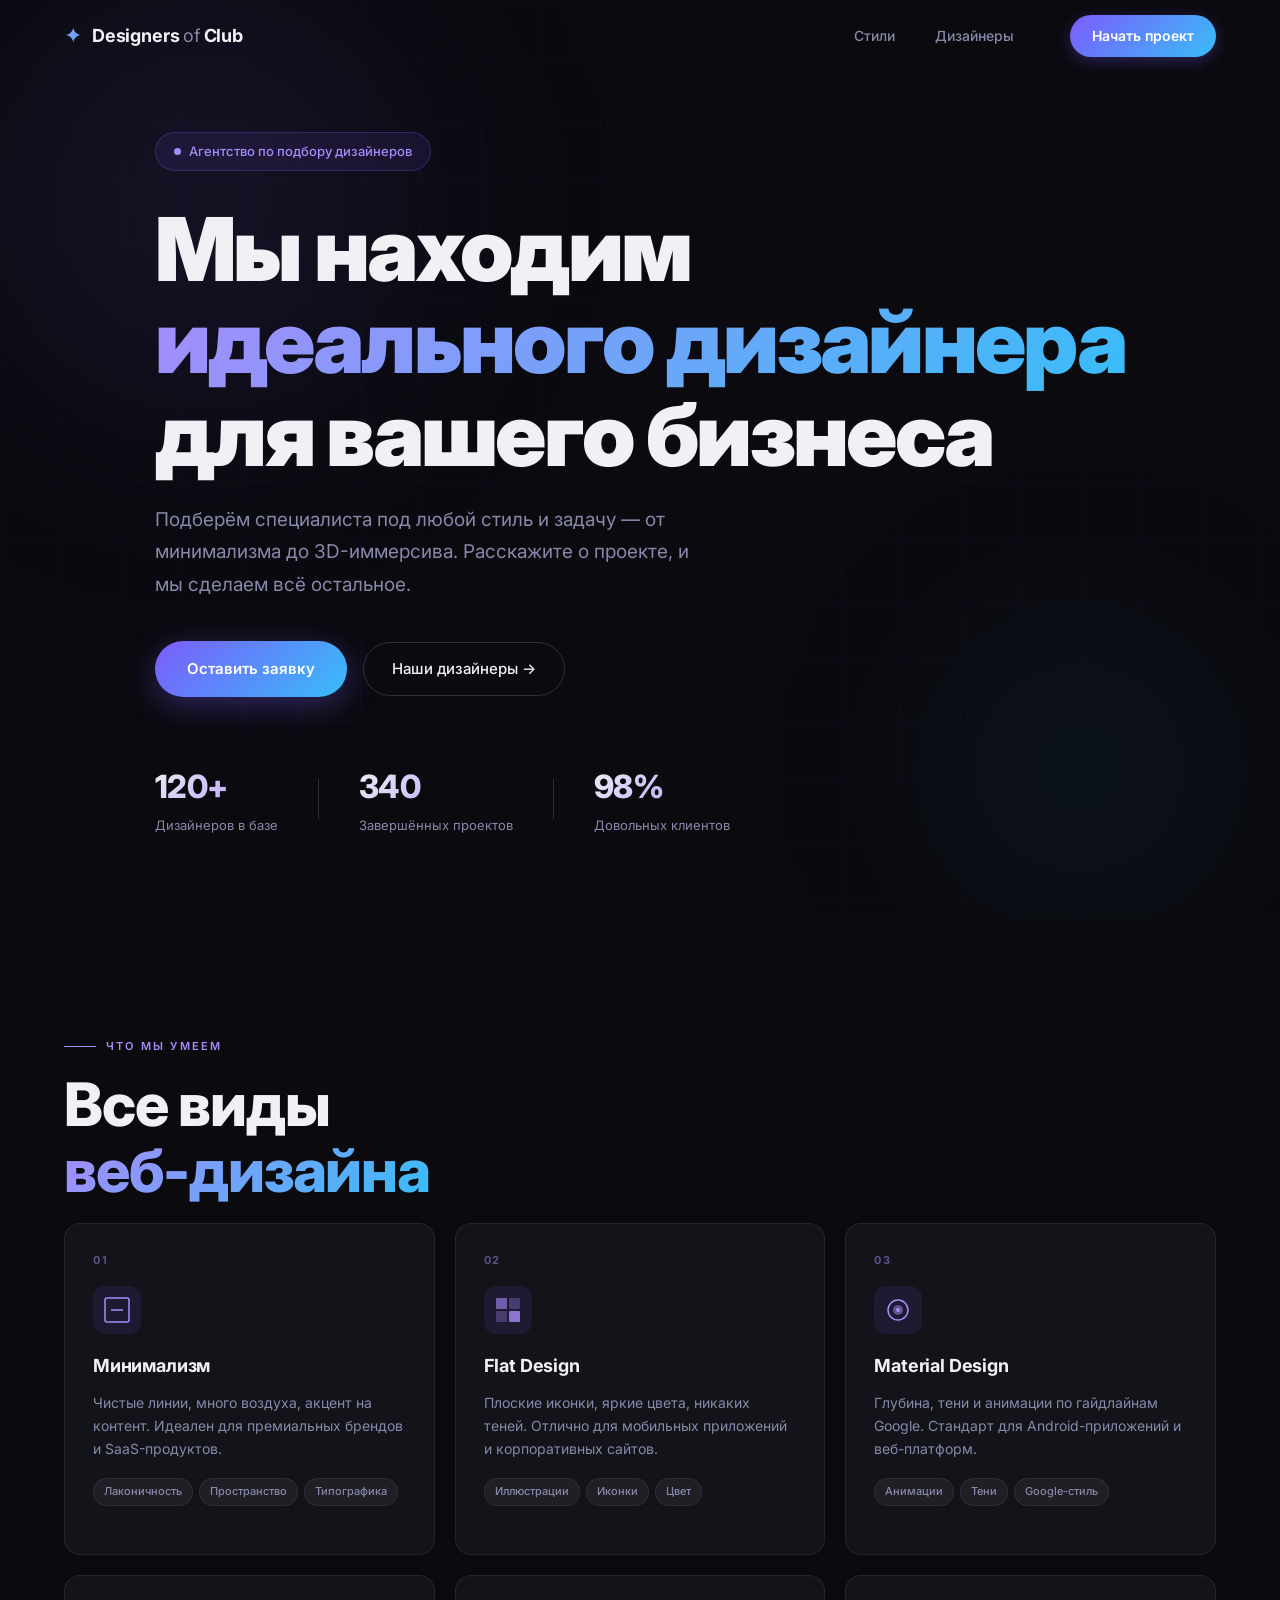
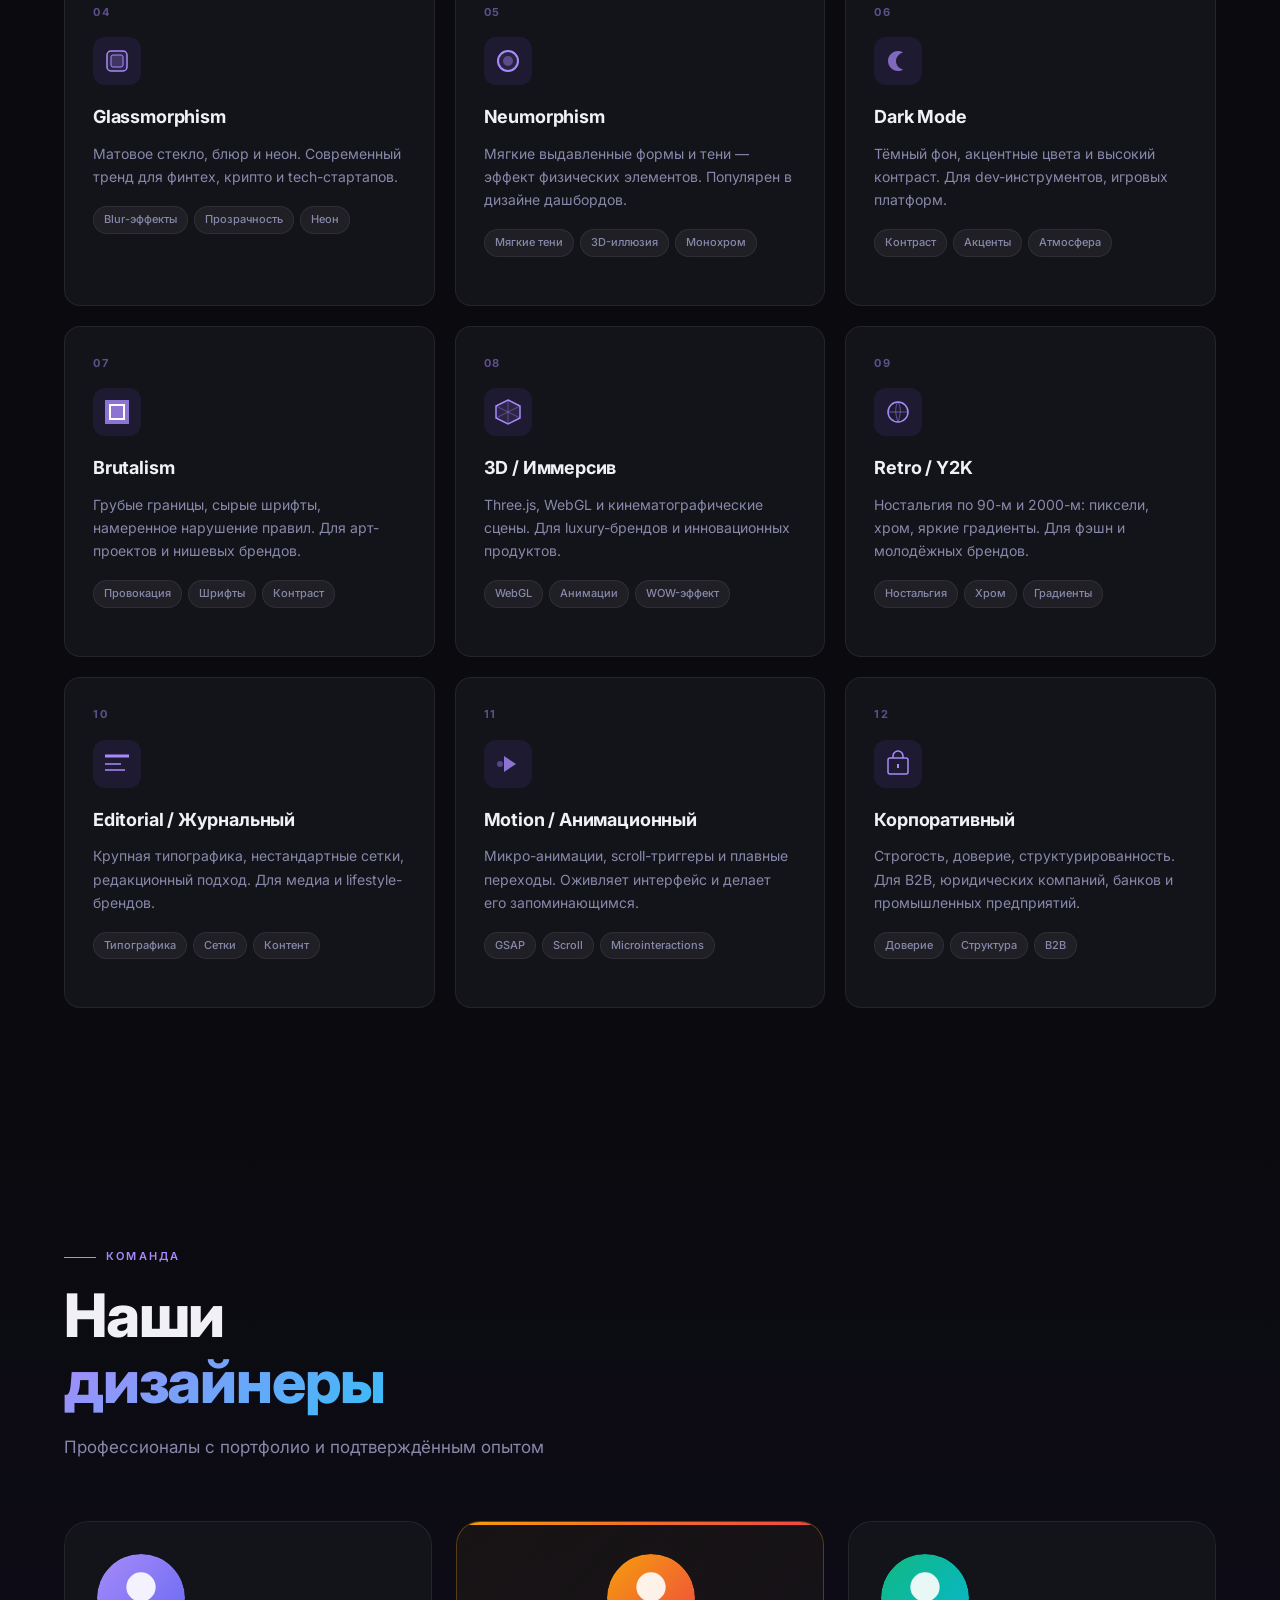
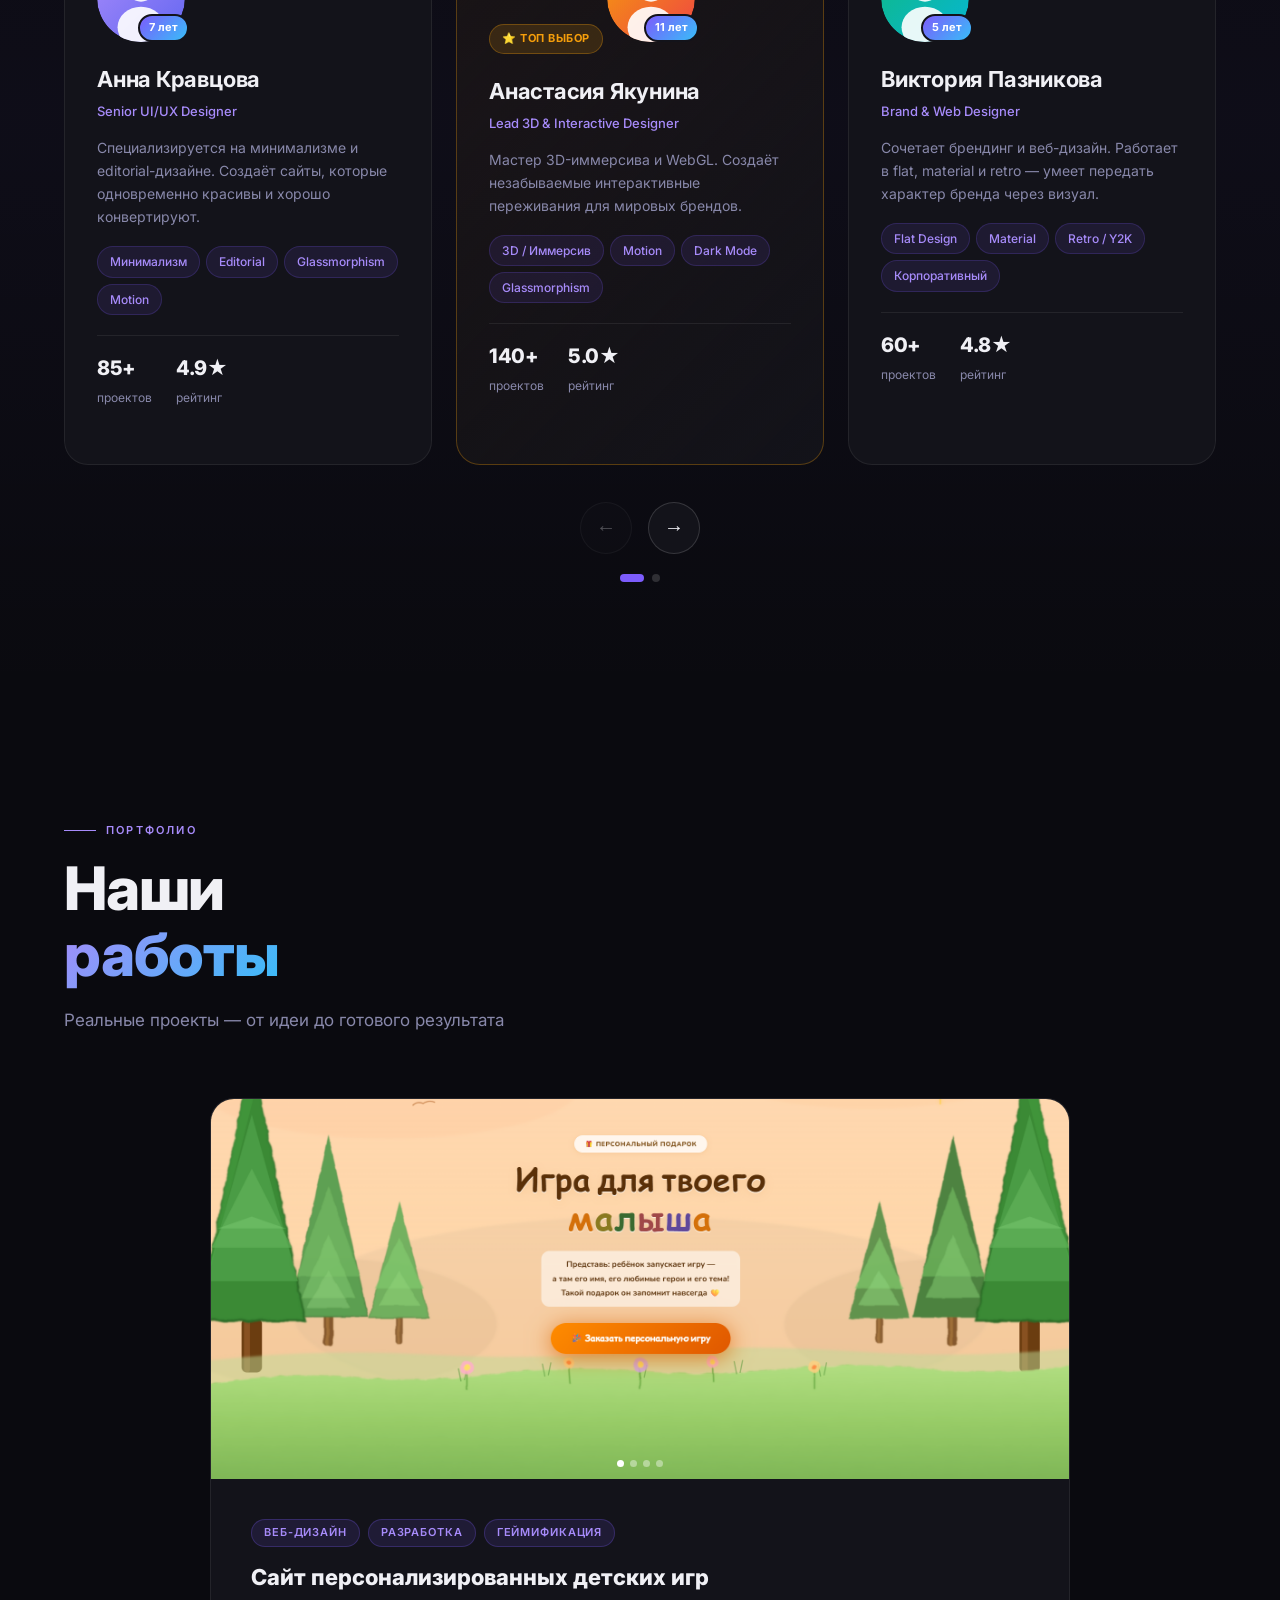
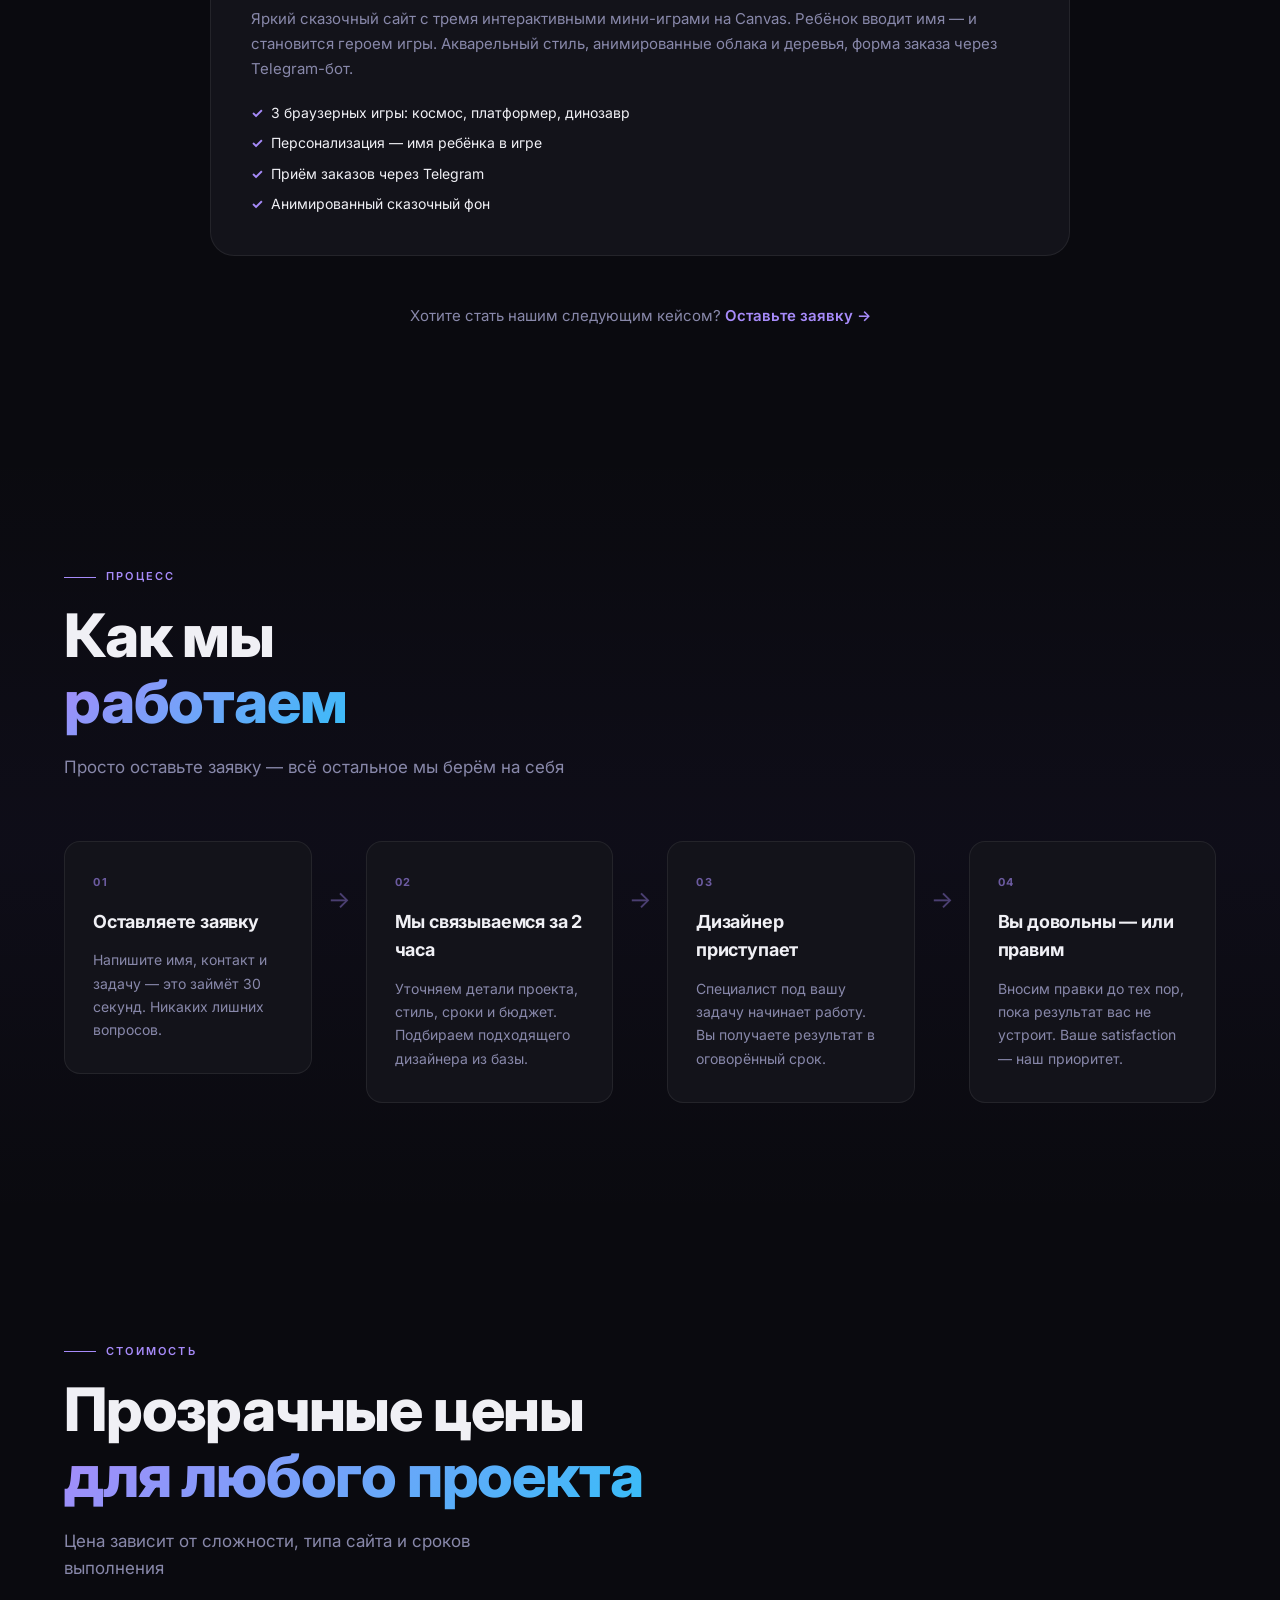
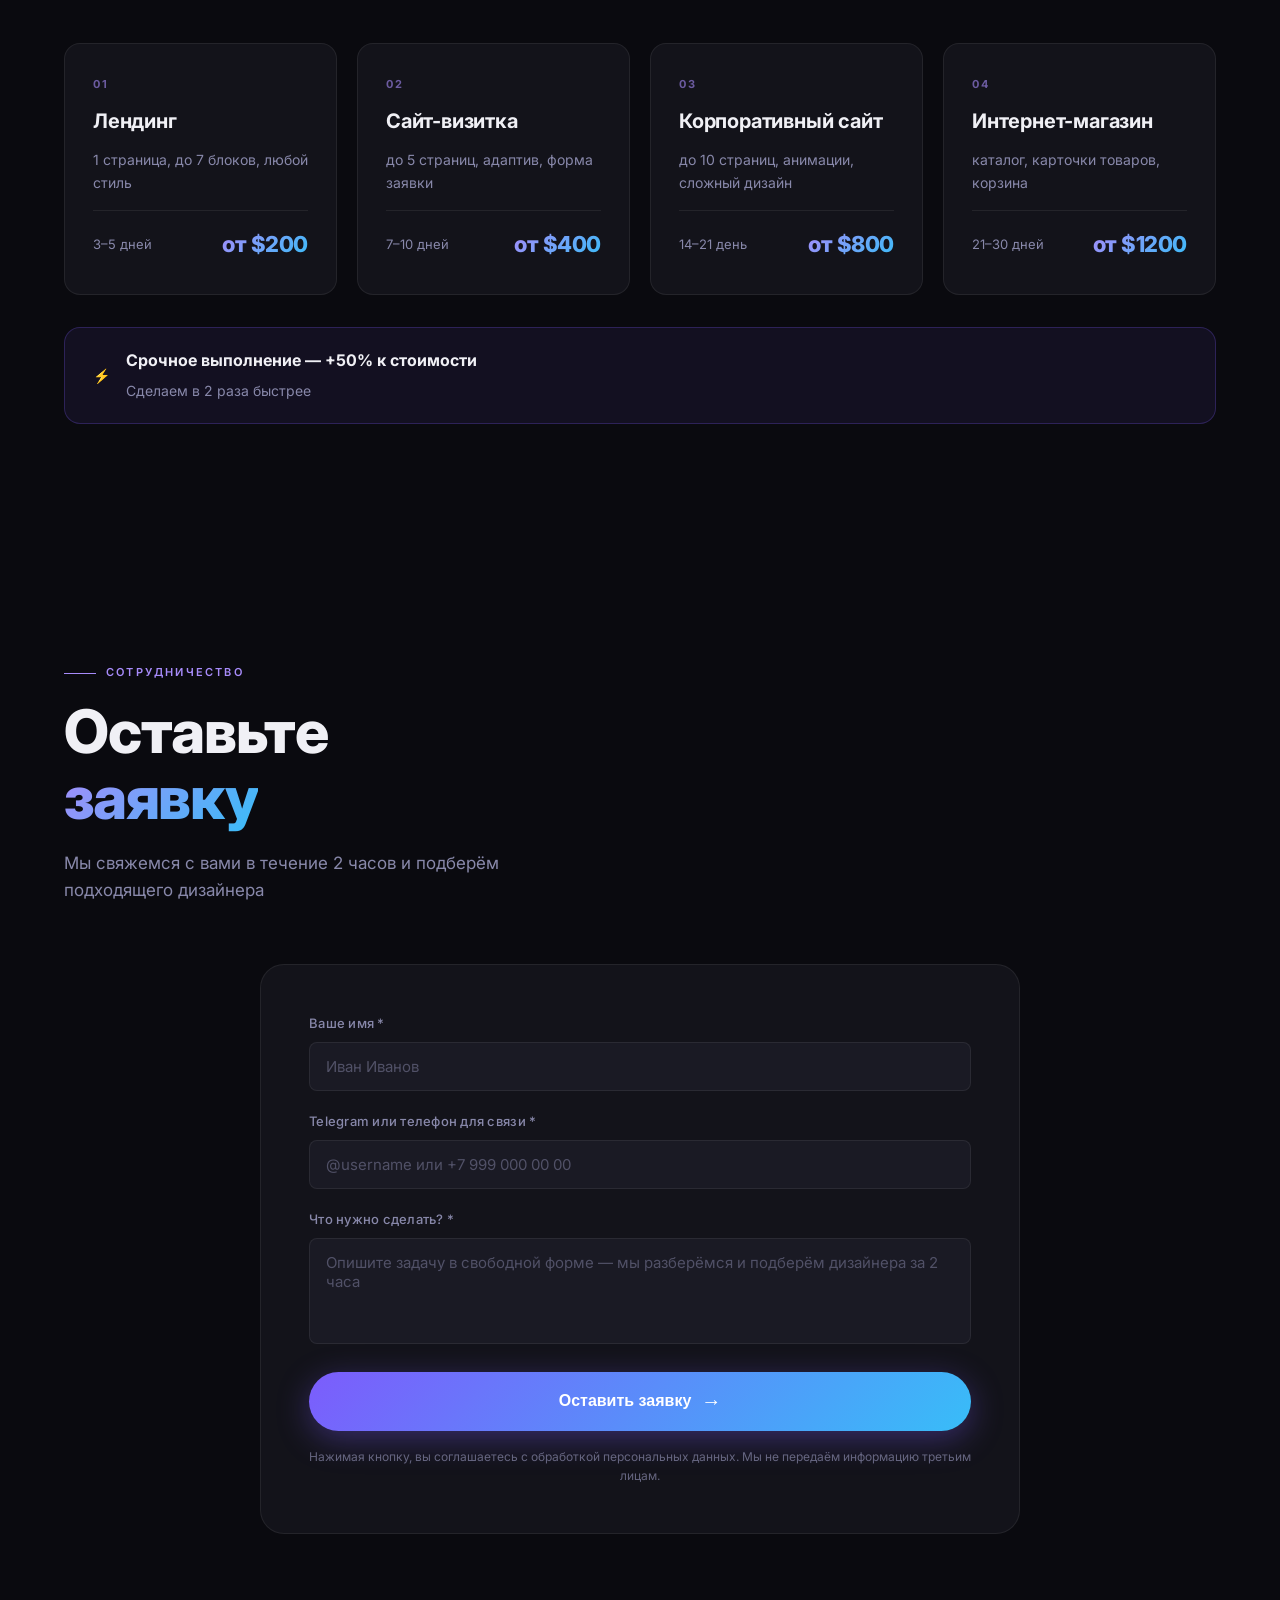
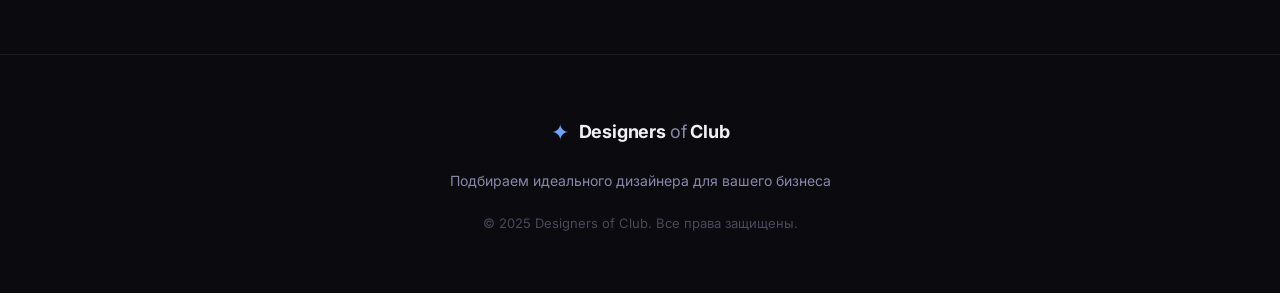
==== index.html @ b2d265c9 "Add files via upload" ====
﻿<!DOCTYPE html>
<html lang="ru">
<head>
  <meta charset="UTF-8" />
  <meta name="viewport" content="width=device-width, initial-scale=1.0" />
  <title>Designers of Club — Подбор веб-дизайнеров</title>
  <link rel="stylesheet" href="style.css" />
  <link rel="preconnect" href="https://fonts.googleapis.com" />
  <link rel="preconnect" href="https://fonts.gstatic.com" crossorigin />
  <link href="https://fonts.googleapis.com/css2?family=Inter:wght@300;400;500;600;700;800;900&family=Playfair+Display:wght@700&display=swap" rel="stylesheet" />
</head>
<body>

  <!-- HEADER -->
  <header class="header" id="header">
    <nav class="nav container">
      <div class="logo">
        <span class="logo-icon">✦</span>
        <span class="logo-text">Designers <em>of</em> Club</span>
      </div>
      <ul class="nav-links" id="navLinks">
        <li><a href="#styles">Стили</a></li>
        <li><a href="#designers">Дизайнеры</a></li>
      </ul>
      <a href="#request" class="btn-nav">Начать проект</a>
      <button class="burger" id="burger" aria-label="Меню">
        <span></span><span></span><span></span>
      </button>
    </nav>
  </header>

  <!-- HERO -->
  <section class="hero">
    <div class="hero-bg-grid"></div>
    <div class="hero-glow hero-glow-1"></div>
    <div class="hero-glow hero-glow-2"></div>
    <div class="container hero-inner">
      <div class="hero-badge">
        <span class="badge-dot"></span>
        Агентство по подбору дизайнеров
      </div>
      <h1 class="hero-title">
        Мы находим<br/>
        <span class="gradient-text">идеального дизайнера</span><br/>
        для вашего бизнеса
      </h1>
      <p class="hero-sub">
        Подберём специалиста под любой стиль и задачу — от минимализма до 3D-иммерсива.
        Расскажите о проекте, и мы сделаем всё остальное.
      </p>
      <div class="hero-cta">
        <a href="#request" class="btn-primary">Оставить заявку</a>
        <a href="#designers" class="btn-ghost">Наши дизайнеры →</a>
      </div>
      <div class="hero-stats">
        <div class="stat">
          <strong>120+</strong>
          <span>Дизайнеров в базе</span>
        </div>
        <div class="stat-divider"></div>
        <div class="stat">
          <strong>340</strong>
          <span>Завершённых проектов</span>
        </div>
        <div class="stat-divider"></div>
        <div class="stat">
          <strong>98%</strong>
          <span>Довольных клиентов</span>
        </div>
      </div>
    </div>
  </section>

  <!-- STYLES SECTION -->
  <section class="styles-section" id="styles">
    <div class="container">
      <div class="section-label">Что мы умеем</div>
      <h2 class="section-title">Все виды<br/><span class="gradient-text">веб-дизайна</span></h2>

      <div class="styles-grid">

        <div class="style-card" data-style="Минимализм">
          <div class="style-num">01</div>
          <div class="style-icon-wrap">
            <svg width="32" height="32" viewBox="0 0 32 32" fill="none"><rect x="4" y="4" width="24" height="24" rx="2" stroke="currentColor" stroke-width="1.5"/><line x1="10" y1="16" x2="22" y2="16" stroke="currentColor" stroke-width="1.5"/></svg>
          </div>
          <h3>Минимализм</h3>
          <p>Чистые линии, много воздуха, акцент на контент. Идеален для премиальных брендов и SaaS-продуктов.</p>
          <div class="style-tags"><span>Лаконичность</span><span>Пространство</span><span>Типографика</span></div>
        </div>

        <div class="style-card" data-style="Flat Design">
          <div class="style-num">02</div>
          <div class="style-icon-wrap">
            <svg width="32" height="32" viewBox="0 0 32 32" fill="none"><rect x="4" y="4" width="11" height="11" rx="1" fill="currentColor" opacity=".6"/><rect x="17" y="4" width="11" height="11" rx="1" fill="currentColor" opacity=".3"/><rect x="4" y="17" width="11" height="11" rx="1" fill="currentColor" opacity=".3"/><rect x="17" y="17" width="11" height="11" rx="1" fill="currentColor" opacity=".8"/></svg>
          </div>
          <h3>Flat Design</h3>
          <p>Плоские иконки, яркие цвета, никаких теней. Отлично для мобильных приложений и корпоративных сайтов.</p>
          <div class="style-tags"><span>Иллюстрации</span><span>Иконки</span><span>Цвет</span></div>
        </div>

        <div class="style-card" data-style="Material Design">
          <div class="style-num">03</div>
          <div class="style-icon-wrap">
            <svg width="32" height="32" viewBox="0 0 32 32" fill="none"><circle cx="16" cy="16" r="10" stroke="currentColor" stroke-width="1.5"/><circle cx="16" cy="16" r="5" fill="currentColor" opacity=".5"/><circle cx="16" cy="16" r="2" fill="currentColor"/></svg>
          </div>
          <h3>Material Design</h3>
          <p>Глубина, тени и анимации по гайдлайнам Google. Стандарт для Android-приложений и веб-платформ.</p>
          <div class="style-tags"><span>Анимации</span><span>Тени</span><span>Google-стиль</span></div>
        </div>

        <div class="style-card" data-style="Glassmorphism">
          <div class="style-num">04</div>
          <div class="style-icon-wrap">
            <svg width="32" height="32" viewBox="0 0 32 32" fill="none"><rect x="6" y="6" width="20" height="20" rx="4" stroke="currentColor" stroke-width="1.5" fill="currentColor" fill-opacity=".1"/><rect x="10" y="10" width="12" height="12" rx="2" stroke="currentColor" stroke-width="1" fill="currentColor" fill-opacity=".15"/></svg>
          </div>
          <h3>Glassmorphism</h3>
          <p>Матовое стекло, блюр и неон. Современный тренд для финтех, крипто и tech-стартапов.</p>
          <div class="style-tags"><span>Blur-эффекты</span><span>Прозрачность</span><span>Неон</span></div>
        </div>

        <div class="style-card" data-style="Neumorphism">
          <div class="style-num">05</div>
          <div class="style-icon-wrap">
            <svg width="32" height="32" viewBox="0 0 32 32" fill="none"><circle cx="16" cy="16" r="10" stroke="currentColor" stroke-width="2" fill="currentColor" fill-opacity=".08"/><circle cx="16" cy="16" r="5" fill="currentColor" opacity=".4"/></svg>
          </div>
          <h3>Neumorphism</h3>
          <p>Мягкие выдавленные формы и тени — эффект физических элементов. Популярен в дизайне дашбордов.</p>
          <div class="style-tags"><span>Мягкие тени</span><span>3D-иллюзия</span><span>Монохром</span></div>
        </div>

        <div class="style-card" data-style="Dark Mode / Тёмная тема">
          <div class="style-num">06</div>
          <div class="style-icon-wrap">
            <svg width="32" height="32" viewBox="0 0 32 32" fill="none"><path d="M16 6C10.477 6 6 10.477 6 16s4.477 10 10 10c1.847 0 3.576-.502 5.062-1.375C16.98 23.492 14 20.04 14 16c0-4.04 2.98-7.492 7.062-8.625A9.958 9.958 0 0016 6z" fill="currentColor" opacity=".7"/></svg>
          </div>
          <h3>Dark Mode</h3>
          <p>Тёмный фон, акцентные цвета и высокий контраст. Для dev-инструментов, игровых платформ.</p>
          <div class="style-tags"><span>Контраст</span><span>Акценты</span><span>Атмосфера</span></div>
        </div>

        <div class="style-card" data-style="Brutalism">
          <div class="style-num">07</div>
          <div class="style-icon-wrap">
            <svg width="32" height="32" viewBox="0 0 32 32" fill="none"><rect x="4" y="4" width="24" height="24" fill="currentColor" opacity=".8"/><rect x="9" y="9" width="14" height="14" fill="none" stroke="white" stroke-width="2"/></svg>
          </div>
          <h3>Brutalism</h3>
          <p>Грубые границы, сырые шрифты, намеренное нарушение правил. Для арт-проектов и нишевых брендов.</p>
          <div class="style-tags"><span>Провокация</span><span>Шрифты</span><span>Контраст</span></div>
        </div>

        <div class="style-card" data-style="3D / Иммерсивный дизайн">
          <div class="style-num">08</div>
          <div class="style-icon-wrap">
            <svg width="32" height="32" viewBox="0 0 32 32" fill="none"><path d="M16 4L28 10V22L16 28L4 22V10L16 4Z" stroke="currentColor" stroke-width="1.5" fill="currentColor" fill-opacity=".1"/><path d="M16 4V28M4 10L28 22M28 10L4 22" stroke="currentColor" stroke-width="1" opacity=".4"/></svg>
          </div>
          <h3>3D / Иммерсив</h3>
          <p>Three.js, WebGL и кинематографические сцены. Для luxury-брендов и инновационных продуктов.</p>
          <div class="style-tags"><span>WebGL</span><span>Анимации</span><span>WOW-эффект</span></div>
        </div>

        <div class="style-card" data-style="Retro / Y2K">
          <div class="style-num">09</div>
          <div class="style-icon-wrap">
            <svg width="32" height="32" viewBox="0 0 32 32" fill="none"><circle cx="16" cy="16" r="10" stroke="currentColor" stroke-width="1.5"/><path d="M6 16h20M16 6c-3 4-3 12 0 20M16 6c3 4 3 12 0 20" stroke="currentColor" stroke-width="1" opacity=".5"/></svg>
          </div>
          <h3>Retro / Y2K</h3>
          <p>Ностальгия по 90-м и 2000-м: пиксели, хром, яркие градиенты. Для фэшн и молодёжных брендов.</p>
          <div class="style-tags"><span>Ностальгия</span><span>Хром</span><span>Градиенты</span></div>
        </div>

        <div class="style-card" data-style="Editorial / Журнальный">
          <div class="style-num">10</div>
          <div class="style-icon-wrap">
            <svg width="32" height="32" viewBox="0 0 32 32" fill="none"><line x1="4" y1="8" x2="28" y2="8" stroke="currentColor" stroke-width="3"/><line x1="4" y1="16" x2="20" y2="16" stroke="currentColor" stroke-width="1.5"/><line x1="4" y1="22" x2="24" y2="22" stroke="currentColor" stroke-width="1.5"/></svg>
          </div>
          <h3>Editorial / Журнальный</h3>
          <p>Крупная типографика, нестандартные сетки, редакционный подход. Для медиа и lifestyle-брендов.</p>
          <div class="style-tags"><span>Типографика</span><span>Сетки</span><span>Контент</span></div>
        </div>

        <div class="style-card" data-style="Motion / Анимационный">
          <div class="style-num">11</div>
          <div class="style-icon-wrap">
            <svg width="32" height="32" viewBox="0 0 32 32" fill="none"><path d="M12 8L24 16L12 24V8Z" fill="currentColor" opacity=".8"/><circle cx="8" cy="16" r="3" fill="currentColor" opacity=".4"/></svg>
          </div>
          <h3>Motion / Анимационный</h3>
          <p>Микро-анимации, scroll-триггеры и плавные переходы. Оживляет интерфейс и делает его запоминающимся.</p>
          <div class="style-tags"><span>GSAP</span><span>Scroll</span><span>Microinteractions</span></div>
        </div>

        <div class="style-card" data-style="Корпоративный / Business">
          <div class="style-num">12</div>
          <div class="style-icon-wrap">
            <svg width="32" height="32" viewBox="0 0 32 32" fill="none"><rect x="6" y="10" width="20" height="16" rx="2" stroke="currentColor" stroke-width="1.5"/><path d="M11 10V8a5 5 0 0110 0v2" stroke="currentColor" stroke-width="1.5"/><line x1="16" y1="16" x2="16" y2="20" stroke="currentColor" stroke-width="2"/></svg>
          </div>
          <h3>Корпоративный</h3>
          <p>Строгость, доверие, структурированность. Для B2B, юридических компаний, банков и промышленных предприятий.</p>
          <div class="style-tags"><span>Доверие</span><span>Структура</span><span>B2B</span></div>
        </div>

      </div>
    </div>
  </section>

  <!-- DESIGNERS -->
  <section class="designers-section" id="designers">
    <div class="container">
      <div class="section-label">Команда</div>
      <h2 class="section-title">Наши<br/><span class="gradient-text">дизайнеры</span></h2>
      <p class="section-sub">Профессионалы с портфолио и подтверждённым опытом</p>

      <div class="designers-slider-wrap">
      <div class="designers-slider-overflow">
      <div class="designers-grid" id="designersGrid">

        <div class="designer-card">
          <div class="designer-photo-wrap">
            <div class="designer-photo designer-photo-1">
              <svg viewBox="0 0 120 120" xmlns="http://www.w3.org/2000/svg">
                <defs>
                  <linearGradient id="g1" x1="0%" y1="0%" x2="100%" y2="100%">
                    <stop offset="0%" style="stop-color:#a78bfa"/>
                    <stop offset="100%" style="stop-color:#6366f1"/>
                  </linearGradient>
                </defs>
                <circle cx="60" cy="60" r="60" fill="url(#g1)"/>
                <circle cx="60" cy="45" r="20" fill="white" opacity=".9"/>
                <ellipse cx="60" cy="100" rx="32" ry="28" fill="white" opacity=".9"/>
              </svg>
            </div>
            <div class="designer-badge-exp">7 лет</div>
          </div>
          <div class="designer-info">
            <h3>Анна Кравцова</h3>
            <div class="designer-role">Senior UI/UX Designer</div>
            <p class="designer-desc">Специализируется на минимализме и editorial-дизайне. Создаёт сайты, которые одновременно красивы и хорошо конвертируют.</p>
            <div class="designer-styles">
              <span>Минимализм</span>
              <span>Editorial</span>
              <span>Glassmorphism</span>
              <span>Motion</span>
            </div>
            <div class="designer-projects">
              <div class="dp-stat"><strong>85+</strong><small>проектов</small></div>
              <div class="dp-stat"><strong>4.9★</strong><small>рейтинг</small></div>
            </div>
          </div>
        </div>

        <div class="designer-card featured">
          <div class="featured-label">⭐ Топ выбор</div>
          <div class="designer-photo-wrap">
            <div class="designer-photo designer-photo-2">
              <svg viewBox="0 0 120 120" xmlns="http://www.w3.org/2000/svg">
                <defs>
                  <linearGradient id="g2" x1="0%" y1="0%" x2="100%" y2="100%">
                    <stop offset="0%" style="stop-color:#f59e0b"/>
                    <stop offset="100%" style="stop-color:#ef4444"/>
                  </linearGradient>
                </defs>
                <circle cx="60" cy="60" r="60" fill="url(#g2)"/>
                <circle cx="60" cy="45" r="20" fill="white" opacity=".9"/>
                <ellipse cx="60" cy="100" rx="32" ry="28" fill="white" opacity=".9"/>
              </svg>
            </div>
            <div class="designer-badge-exp">11 лет</div>
          </div>
          <div class="designer-info">
            <h3>Анастасия Якунина</h3>
            <div class="designer-role">Lead 3D & Interactive Designer</div>
            <p class="designer-desc">Мастер 3D-иммерсива и WebGL. Создаёт незабываемые интерактивные переживания для мировых брендов.</p>
            <div class="designer-styles">
              <span>3D / Иммерсив</span>
              <span>Motion</span>
              <span>Dark Mode</span>
              <span>Glassmorphism</span>
            </div>
            <div class="designer-projects">
              <div class="dp-stat"><strong>140+</strong><small>проектов</small></div>
              <div class="dp-stat"><strong>5.0★</strong><small>рейтинг</small></div>
            </div>
          </div>
        </div>

        <div class="designer-card">
          <div class="designer-photo-wrap">
            <div class="designer-photo designer-photo-3">
              <svg viewBox="0 0 120 120" xmlns="http://www.w3.org/2000/svg">
                <defs>
                  <linearGradient id="g3" x1="0%" y1="0%" x2="100%" y2="100%">
                    <stop offset="0%" style="stop-color:#10b981"/>
                    <stop offset="100%" style="stop-color:#06b6d4"/>
                  </linearGradient>
                </defs>
                <circle cx="60" cy="60" r="60" fill="url(#g3)"/>
                <circle cx="60" cy="45" r="20" fill="white" opacity=".9"/>
                <ellipse cx="60" cy="100" rx="32" ry="28" fill="white" opacity=".9"/>
              </svg>
            </div>
            <div class="designer-badge-exp">5 лет</div>
          </div>
          <div class="designer-info">
            <h3>Виктория Пазникова</h3>
            <div class="designer-role">Brand & Web Designer</div>
            <p class="designer-desc">Сочетает брендинг и веб-дизайн. Работает в flat, material и retro — умеет передать характер бренда через визуал.</p>
            <div class="designer-styles">
              <span>Flat Design</span>
              <span>Material</span>
              <span>Retro / Y2K</span>
              <span>Корпоративный</span>
            </div>
            <div class="designer-projects">
              <div class="dp-stat"><strong>60+</strong><small>проектов</small></div>
              <div class="dp-stat"><strong>4.8★</strong><small>рейтинг</small></div>
            </div>
          </div>
        </div>

        <div class="designer-card">
          <div class="designer-photo-wrap">
            <div class="designer-photo designer-photo-4">
              <svg viewBox="0 0 120 120" xmlns="http://www.w3.org/2000/svg">
                <defs>
                  <linearGradient id="g4" x1="0%" y1="0%" x2="100%" y2="100%">
                    <stop offset="0%" style="stop-color:#f472b6"/>
                    <stop offset="100%" style="stop-color:#a855f7"/>
                  </linearGradient>
                </defs>
                <circle cx="60" cy="60" r="60" fill="url(#g4)"/>
                <circle cx="60" cy="45" r="20" fill="white" opacity=".9"/>
                <ellipse cx="60" cy="100" rx="32" ry="28" fill="white" opacity=".9"/>
              </svg>
            </div>
            <div class="designer-badge-exp">6 лет</div>
          </div>
          <div class="designer-info">
            <h3>Дарья Соколова</h3>
            <div class="designer-role">UI/UX & Motion Designer</div>
            <p class="designer-desc">Специалист по анимационным интерфейсам и тёмным темам. Создаёт атмосферные сайты с кинематографическим эффектом присутствия.</p>
            <div class="designer-styles">
              <span>Motion</span>
              <span>Dark Mode</span>
              <span>Brutalism</span>
              <span>Neumorphism</span>
            </div>
            <div class="designer-projects">
              <div class="dp-stat"><strong>72+</strong><small>проектов</small></div>
              <div class="dp-stat"><strong>4.9★</strong><small>рейтинг</small></div>
            </div>
          </div>
        </div>

        <div class="designer-card">
          <div class="designer-photo-wrap">
            <div class="designer-photo designer-photo-5">
              <svg viewBox="0 0 120 120" xmlns="http://www.w3.org/2000/svg">
                <defs>
                  <linearGradient id="g5" x1="0%" y1="0%" x2="100%" y2="100%">
                    <stop offset="0%" style="stop-color:#fb923c"/>
                    <stop offset="100%" style="stop-color:#f43f5e"/>
                  </linearGradient>
                </defs>
                <circle cx="60" cy="60" r="60" fill="url(#g5)"/>
                <circle cx="60" cy="45" r="20" fill="white" opacity=".9"/>
                <ellipse cx="60" cy="100" rx="32" ry="28" fill="white" opacity=".9"/>
              </svg>
            </div>
            <div class="designer-badge-exp">8 лет</div>
          </div>
          <div class="designer-info">
            <h3>Полина Ермакова</h3>
            <div class="designer-role">Editorial & Brand Designer</div>
            <p class="designer-desc">Мастер журнального и корпоративного стиля. Работает с крупными медиа и B2B-компаниями, строит визуальную идентичность с нуля.</p>
            <div class="designer-styles">
              <span>Editorial</span>
              <span>Корпоративный</span>
              <span>Минимализм</span>
              <span>Flat Design</span>
            </div>
            <div class="designer-projects">
              <div class="dp-stat"><strong>110+</strong><small>проектов</small></div>
              <div class="dp-stat"><strong>4.9★</strong><small>рейтинг</small></div>
            </div>
          </div>
        </div>

        <div class="designer-card">
          <div class="designer-photo-wrap">
            <div class="designer-photo designer-photo-6">
              <svg viewBox="0 0 120 120" xmlns="http://www.w3.org/2000/svg">
                <defs>
                  <linearGradient id="g6" x1="0%" y1="0%" x2="100%" y2="100%">
                    <stop offset="0%" style="stop-color:#34d399"/>
                    <stop offset="100%" style="stop-color:#3b82f6"/>
                  </linearGradient>
                </defs>
                <circle cx="60" cy="60" r="60" fill="url(#g6)"/>
                <circle cx="60" cy="45" r="20" fill="white" opacity=".9"/>
                <ellipse cx="60" cy="100" rx="32" ry="28" fill="white" opacity=".9"/>
              </svg>
            </div>
            <div class="designer-badge-exp">4 года</div>
          </div>
          <div class="designer-info">
            <h3>Алина Морозова</h3>
            <div class="designer-role">Web & Glassmorphism Designer</div>
            <p class="designer-desc">Увлечена современными трендами: glassmorphism, retro Y2K и неоновой эстетикой. Идеальный выбор для стартапов и крипто-проектов.</p>
            <div class="designer-styles">
              <span>Glassmorphism</span>
              <span>Retro / Y2K</span>
              <span>Dark Mode</span>
              <span>3D / Иммерсив</span>
            </div>
            <div class="designer-projects">
              <div class="dp-stat"><strong>45+</strong><small>проектов</small></div>
              <div class="dp-stat"><strong>4.8★</strong><small>рейтинг</small></div>
            </div>
          </div>
        </div>

      </div>
      </div>
      </div>

      <div class="slider-arrows">
        <button class="slider-arrow" id="sliderPrev" aria-label="Назад">&#8592;</button>
        <button class="slider-arrow" id="sliderNext" aria-label="Вперёд">&#8594;</button>
      </div>
      <div class="slider-dots" id="sliderDots"></div>

    </div>
  </section>

  <!-- PORTFOLIO -->
  <section class="portfolio-section" id="portfolio">
    <div class="container">
      <div class="section-label">Портфолио</div>
      <h2 class="section-title">Наши<br/><span class="gradient-text">работы</span></h2>
      <p class="section-sub">Реальные проекты — от идеи до готового результата</p>

      <div class="portfolio-grid">

        <div class="portfolio-card">
          <div class="portfolio-preview">
            <div class="portfolio-slides">
              <img src="portfolio-1.png" class="portfolio-slide active" alt="Главная страница" />
              <img src="portfolio-2.png" class="portfolio-slide" alt="Каталог игр" />
              <img src="portfolio-3.png" class="portfolio-slide" alt="Демо игры" />
              <img src="portfolio-4.png" class="portfolio-slide" alt="Преимущества" />
            </div>
            <div class="portfolio-slide-dots">
              <span class="psdot active"></span>
              <span class="psdot"></span>
              <span class="psdot"></span>
              <span class="psdot"></span>
            </div>
          </div>
          <div class="portfolio-info">
            <div class="portfolio-tags">
              <span class="ptag">Веб-дизайн</span>
              <span class="ptag">Разработка</span>
              <span class="ptag">Геймификация</span>
            </div>
            <h3 class="portfolio-title">Сайт персонализированных детских игр</h3>
            <p class="portfolio-desc">Яркий сказочный сайт с тремя интерактивными мини-играми на Canvas. Ребёнок вводит имя — и становится героем игры. Акварельный стиль, анимированные облака и деревья, форма заказа через Telegram-бот.</p>
            <ul class="portfolio-features">
              <li>3 браузерных игры: космос, платформер, динозавр</li>
              <li>Персонализация — имя ребёнка в игре</li>
              <li>Приём заказов через Telegram</li>
              <li>Анимированный сказочный фон</li>
            </ul>
          </div>
        </div>


      </div>

      <p class="portfolio-note">Хотите стать нашим следующим кейсом? <a href="#request" class="portfolio-link">Оставьте заявку →</a></p>
    </div>
  </section>

  <!-- HOW WE WORK -->
  <section class="how-section">
    <div class="container">
      <div class="section-label">Процесс</div>
      <h2 class="section-title">Как мы<br/><span class="gradient-text">работаем</span></h2>
      <p class="section-sub">Просто оставьте заявку — всё остальное мы берём на себя</p>

      <div class="how-grid">
        <div class="how-card" data-num="1">
          <div class="how-num">01</div>
          <h3>Оставляете заявку</h3>
          <p>Напишите имя, контакт и задачу — это займёт 30 секунд. Никаких лишних вопросов.</p>
        </div>
        <div class="how-arrow">→</div>
        <div class="how-card" data-num="2">
          <div class="how-num">02</div>
          <h3>Мы связываемся за 2 часа</h3>
          <p>Уточняем детали проекта, стиль, сроки и бюджет. Подбираем подходящего дизайнера из базы.</p>
        </div>
        <div class="how-arrow">→</div>
        <div class="how-card" data-num="3">
          <div class="how-num">03</div>
          <h3>Дизайнер приступает</h3>
          <p>Специалист под вашу задачу начинает работу. Вы получаете результат в оговорённый срок.</p>
        </div>
        <div class="how-arrow">→</div>
        <div class="how-card" data-num="4">
          <div class="how-num">04</div>
          <h3>Вы довольны — или правим</h3>
          <p>Вносим правки до тех пор, пока результат вас не устроит. Ваше satisfaction — наш приоритет.</p>
        </div>
      </div>
    </div>
  </section>

  <!-- PRICING -->
  <section class="pricing-section">
    <div class="container">
      <div class="section-label">Стоимость</div>
      <h2 class="section-title">Прозрачные цены<br/><span class="gradient-text">для любого проекта</span></h2>
      <p class="section-sub">Цена зависит от сложности, типа сайта и сроков выполнения</p>

      <div class="pricing-grid">

        <div class="pricing-card">
          <div class="pricing-num">01</div>
          <h3>Лендинг</h3>
          <p>1 страница, до 7 блоков, любой стиль</p>
          <div class="pricing-meta">
            <span class="pricing-time">3–5 дней</span>
            <span class="pricing-price">от $200</span>
          </div>
        </div>

        <div class="pricing-card">
          <div class="pricing-num">02</div>
          <h3>Сайт-визитка</h3>
          <p>до 5 страниц, адаптив, форма заявки</p>
          <div class="pricing-meta">
            <span class="pricing-time">7–10 дней</span>
            <span class="pricing-price">от $400</span>
          </div>
        </div>

        <div class="pricing-card">
          <div class="pricing-num">03</div>
          <h3>Корпоративный сайт</h3>
          <p>до 10 страниц, анимации, сложный дизайн</p>
          <div class="pricing-meta">
            <span class="pricing-time">14–21 день</span>
            <span class="pricing-price">от $800</span>
          </div>
        </div>

        <div class="pricing-card">
          <div class="pricing-num">04</div>
          <h3>Интернет-магазин</h3>
          <p>каталог, карточки товаров, корзина</p>
          <div class="pricing-meta">
            <span class="pricing-time">21–30 дней</span>
            <span class="pricing-price">от $1200</span>
          </div>
        </div>

      </div>

      <div class="pricing-urgent">
        <span class="pricing-urgent-icon">⚡</span>
        <div>
          <strong>Срочное выполнение — +50% к стоимости</strong>
          <span>Сделаем в 2 раза быстрее</span>
        </div>
      </div>

    </div>
  </section>

  <!-- REQUEST FORM -->
  <section class="request-section" id="request">
    <div class="container">
      <div class="section-label">Сотрудничество</div>
      <h2 class="section-title">Оставьте<br/><span class="gradient-text">заявку</span></h2>
      <p class="section-sub">Мы свяжемся с вами в течение 2 часов и подберём подходящего дизайнера</p>

      <div class="form-wrapper">
        <form class="request-form" id="requestForm">

          <div class="form-group">
            <label for="clientName">Ваше имя *</label>
            <input type="text" id="clientName" name="clientName" placeholder="Иван Иванов" required />
          </div>

          <div class="form-group">
            <label for="clientTelegram">Telegram или телефон для связи *</label>
            <input type="text" id="clientTelegram" name="clientTelegram" placeholder="@username или +7 999 000 00 00" required />
          </div>

          <div class="form-group">
            <label for="message">Что нужно сделать? *</label>
            <textarea id="message" name="message" placeholder="Опишите задачу в свободной форме — мы разберёмся и подберём дизайнера за 2 часа" rows="4" required></textarea>
          </div>

          <button type="submit" class="btn-submit" id="submitBtn">
            <span class="btn-text">Оставить заявку</span>
            <span class="btn-arrow">→</span>
          </button>

          <p class="form-note">Нажимая кнопку, вы соглашаетесь с обработкой персональных данных. Мы не передаём информацию третьим лицам.</p>
        </form>

        <div class="form-success" id="formSuccess">
          <div class="success-icon">✓</div>
          <h3>Заявка отправлена!</h3>
          <p>Мы получили вашу заявку и свяжемся с вами в течение 2 часов. Ожидайте сообщение в Telegram или на почту.</p>
          <button class="btn-ghost" onclick="resetForm()">Отправить ещё одну</button>
        </div>
      </div>
    </div>
  </section>

  <!-- FOOTER -->
  <footer class="footer">
    <div class="container footer-inner">
      <div class="footer-logo">
        <span class="logo-icon">✦</span>
        <span class="logo-text">Designers <em>of</em> Club</span>
      </div>
      <p class="footer-tagline">Подбираем идеального дизайнера для вашего бизнеса</p>
      <p class="footer-copy">© 2025 Designers of Club. Все права защищены.</p>
    </div>
  </footer>

  <script src="script.js"></script>
</body>
</html>
---- style.css ----
/* ===== RESET & BASE ===== */
*, *::before, *::after { margin: 0; padding: 0; box-sizing: border-box; }

:root {
  --bg:        #0a0a0f;
  --bg-card:   #13131a;
  --bg-card2:  #1a1a24;
  --border:    rgba(255,255,255,0.07);
  --border-h:  rgba(255,255,255,0.15);
  --text:      #f0f0f5;
  --muted:     #8888aa;
  --accent:    #7c5cfc;
  --accent2:   #a78bfa;
  --accent3:   #38bdf8;
  --gold:      #f59e0b;
  --radius:    16px;
  --radius-sm: 8px;
  --shadow:    0 8px 32px rgba(0,0,0,0.4);
  --shadow-glow: 0 0 40px rgba(124,92,252,0.2);
}

html { scroll-behavior: smooth; }

body {
  font-family: 'Inter', sans-serif;
  background: var(--bg);
  color: var(--text);
  line-height: 1.6;
  overflow-x: hidden;
}

.container { max-width: 1200px; margin: 0 auto; padding: 0 24px; }

/* ===== TYPOGRAPHY ===== */
.gradient-text {
  background: linear-gradient(135deg, var(--accent2) 0%, var(--accent3) 100%);
  -webkit-background-clip: text;
  -webkit-text-fill-color: transparent;
  background-clip: text;
}

.section-label {
  font-size: 11px;
  font-weight: 600;
  letter-spacing: 0.2em;
  text-transform: uppercase;
  color: var(--accent2);
  margin-bottom: 16px;
  display: flex;
  align-items: center;
  gap: 10px;
}
.section-label::before {
  content: '';
  display: block;
  width: 32px;
  height: 1px;
  background: var(--accent2);
}

.section-title {
  font-size: clamp(36px, 5vw, 60px);
  font-weight: 800;
  line-height: 1.1;
  letter-spacing: -0.02em;
  margin-bottom: 20px;
}

.section-sub {
  font-size: 17px;
  color: var(--muted);
  max-width: 500px;
  margin-bottom: 60px;
}

/* ===== BUTTONS ===== */
.btn-primary {
  display: inline-flex;
  align-items: center;
  gap: 8px;
  padding: 16px 32px;
  background: linear-gradient(135deg, var(--accent), var(--accent3));
  color: #fff;
  font-weight: 600;
  font-size: 15px;
  border-radius: 100px;
  text-decoration: none;
  transition: all 0.3s ease;
  box-shadow: 0 8px 32px rgba(124,92,252,0.35);
}
.btn-primary:hover {
  transform: translateY(-2px);
  box-shadow: 0 16px 48px rgba(124,92,252,0.5);
}

.btn-ghost {
  display: inline-flex;
  align-items: center;
  gap: 8px;
  padding: 14px 28px;
  background: transparent;
  color: var(--text);
  font-weight: 500;
  font-size: 15px;
  border-radius: 100px;
  border: 1px solid var(--border-h);
  text-decoration: none;
  cursor: pointer;
  transition: all 0.3s ease;
}
.btn-ghost:hover {
  border-color: var(--accent2);
  color: var(--accent2);
  background: rgba(124,92,252,0.08);
}

/* ===== HEADER ===== */
.header {
  position: fixed;
  top: 0; left: 0; right: 0;
  z-index: 100;
  padding: 0;
  transition: all 0.3s ease;
}
.header.scrolled {
  background: rgba(10,10,15,0.85);
  backdrop-filter: blur(20px);
  -webkit-backdrop-filter: blur(20px);
  border-bottom: 1px solid var(--border);
}

.nav {
  display: flex;
  align-items: center;
  height: 72px;
  gap: 40px;
}

.logo {
  display: flex;
  align-items: center;
  gap: 10px;
  flex-shrink: 0;
  text-decoration: none;
}
.logo-icon {
  font-size: 22px;
  background: linear-gradient(135deg, var(--accent2), var(--accent3));
  -webkit-background-clip: text;
  -webkit-text-fill-color: transparent;
  background-clip: text;
}
.logo-text {
  font-size: 18px;
  font-weight: 700;
  color: var(--text);
  letter-spacing: -0.01em;
}
.logo-text em {
  font-style: normal;
  color: var(--muted);
  font-weight: 400;
}

.nav-links {
  display: flex;
  list-style: none;
  gap: 8px;
  margin-left: auto;
}
.nav-links a {
  display: block;
  padding: 8px 16px;
  font-size: 14px;
  font-weight: 500;
  color: var(--muted);
  text-decoration: none;
  border-radius: 100px;
  transition: all 0.2s;
}
.nav-links a:hover { color: var(--text); background: var(--border); }

.btn-nav {
  padding: 10px 22px;
  background: linear-gradient(135deg, var(--accent), var(--accent3));
  color: #fff;
  font-size: 14px;
  font-weight: 600;
  border-radius: 100px;
  text-decoration: none;
  transition: all 0.3s;
  white-space: nowrap;
  box-shadow: 0 4px 16px rgba(124,92,252,0.3);
}
.btn-nav:hover { transform: translateY(-1px); box-shadow: 0 8px 24px rgba(124,92,252,0.5); }

.burger {
  display: none;
  flex-direction: column;
  gap: 5px;
  background: none;
  border: none;
  cursor: pointer;
  padding: 4px;
  margin-left: auto;
}
.burger span {
  display: block;
  width: 24px;
  height: 2px;
  background: var(--text);
  border-radius: 2px;
  transition: all 0.3s;
}

/* ===== HERO ===== */
.hero {
  position: relative;
  min-height: 100vh;
  display: flex;
  align-items: center;
  overflow: hidden;
  padding-top: 72px;
}

.hero-bg-grid {
  position: absolute;
  inset: 0;
  background-image:
    linear-gradient(rgba(124,92,252,0.04) 1px, transparent 1px),
    linear-gradient(90deg, rgba(124,92,252,0.04) 1px, transparent 1px);
  background-size: 60px 60px;
  mask-image: radial-gradient(ellipse 80% 80% at 50% 50%, black 40%, transparent 100%);
}

.hero-glow {
  position: absolute;
  border-radius: 50%;
  filter: blur(100px);
  pointer-events: none;
}
.hero-glow-1 {
  width: 600px; height: 600px;
  background: radial-gradient(circle, rgba(124,92,252,0.15) 0%, transparent 70%);
  top: -100px; left: -100px;
}
.hero-glow-2 {
  width: 400px; height: 400px;
  background: radial-gradient(circle, rgba(56,189,248,0.1) 0%, transparent 70%);
  bottom: -50px; right: 0;
}

.hero-inner {
  position: relative;
  z-index: 1;
  padding-top: 60px;
  padding-bottom: 80px;
}

.hero-badge {
  display: inline-flex;
  align-items: center;
  gap: 8px;
  padding: 8px 18px;
  background: rgba(124,92,252,0.1);
  border: 1px solid rgba(124,92,252,0.25);
  border-radius: 100px;
  font-size: 13px;
  font-weight: 500;
  color: var(--accent2);
  margin-bottom: 32px;
}
.badge-dot {
  width: 7px; height: 7px;
  background: var(--accent2);
  border-radius: 50%;
  animation: pulse 2s ease-in-out infinite;
}
@keyframes pulse {
  0%, 100% { opacity: 1; transform: scale(1); }
  50% { opacity: 0.5; transform: scale(0.8); }
}

.hero-title {
  font-size: clamp(44px, 7vw, 88px);
  font-weight: 900;
  line-height: 1.05;
  letter-spacing: -0.03em;
  margin-bottom: 24px;
}

.hero-sub {
  font-size: clamp(16px, 2vw, 19px);
  color: var(--muted);
  max-width: 540px;
  margin-bottom: 40px;
  line-height: 1.7;
}

.hero-cta {
  display: flex;
  align-items: center;
  gap: 16px;
  flex-wrap: wrap;
  margin-bottom: 64px;
}

.hero-stats {
  display: flex;
  align-items: center;
  gap: 40px;
  flex-wrap: wrap;
}
.stat strong {
  display: block;
  font-size: 32px;
  font-weight: 800;
  letter-spacing: -0.02em;
  background: linear-gradient(135deg, var(--text), var(--accent2));
  -webkit-background-clip: text;
  -webkit-text-fill-color: transparent;
  background-clip: text;
}
.stat span { font-size: 13px; color: var(--muted); }
.stat-divider { width: 1px; height: 40px; background: var(--border-h); }

/* ===== STYLES SECTION ===== */
.styles-section { padding: 120px 0; }

.styles-grid {
  display: grid;
  grid-template-columns: repeat(auto-fill, minmax(280px, 1fr));
  gap: 20px;
}

.style-card {
  background: var(--bg-card);
  border: 1px solid var(--border);
  border-radius: var(--radius);
  padding: 28px;
  cursor: pointer;
  transition: all 0.35s cubic-bezier(0.4,0,0.2,1);
  position: relative;
  overflow: hidden;
}
.style-card::before {
  content: '';
  position: absolute;
  inset: 0;
  background: linear-gradient(135deg, rgba(124,92,252,0.06), transparent);
  opacity: 0;
  transition: opacity 0.35s;
  pointer-events: none;
}
.style-card:hover {
  border-color: var(--accent);
  transform: translateY(-4px);
  box-shadow: 0 20px 60px rgba(124,92,252,0.2);
}
.style-card:hover::before { opacity: 1; }

.style-num {
  font-size: 11px;
  font-weight: 700;
  letter-spacing: 0.15em;
  color: var(--accent2);
  opacity: 0.5;
  margin-bottom: 16px;
}

.style-icon-wrap {
  width: 48px; height: 48px;
  display: flex;
  align-items: center;
  justify-content: center;
  background: rgba(124,92,252,0.1);
  border-radius: 12px;
  margin-bottom: 18px;
  color: var(--accent2);
  transition: all 0.3s;
}
.style-card:hover .style-icon-wrap {
  background: rgba(124,92,252,0.2);
  color: var(--accent3);
}

.style-card h3 {
  font-size: 18px;
  font-weight: 700;
  margin-bottom: 10px;
  letter-spacing: -0.01em;
}

.style-card p {
  font-size: 14px;
  color: var(--muted);
  line-height: 1.65;
  margin-bottom: 18px;
}

.style-tags {
  display: flex;
  flex-wrap: wrap;
  gap: 6px;
  margin-bottom: 20px;
}
.style-tags span {
  font-size: 11px;
  font-weight: 500;
  padding: 4px 10px;
  background: rgba(255,255,255,0.05);
  border: 1px solid var(--border);
  border-radius: 100px;
  color: var(--muted);
}

.style-request {
  width: 100%;
  padding: 11px 16px;
  background: transparent;
  border: 1px solid var(--border-h);
  border-radius: var(--radius-sm);
  color: var(--text);
  font-size: 13px;
  font-weight: 500;
  cursor: pointer;
  transition: all 0.25s;
  text-align: left;
}
.style-request:hover {
  background: var(--accent);
  border-color: var(--accent);
  color: #fff;
}

/* ===== DESIGNERS ===== */
.designers-section {
  padding: 120px 0;
  background: linear-gradient(180deg, transparent, rgba(124,92,252,0.04) 50%, transparent);
}

/* ===== SLIDER ===== */
.designers-slider-wrap {
  position: relative;
}

.designers-slider-overflow {
  overflow: hidden;
  border-radius: 24px;
}

.designers-grid {
  display: flex;
  gap: 24px;
  transition: transform 0.5s cubic-bezier(0.4, 0, 0.2, 1);
  will-change: transform;
}

.designer-card {
  flex: 0 0 calc((100% - 48px) / 3);
  min-width: 0;
}

.slider-arrows {
  display: flex;
  justify-content: center;
  gap: 16px;
  margin-top: 36px;
}

.slider-arrow {
  width: 52px;
  height: 52px;
  border-radius: 50%;
  background: var(--bg-card);
  border: 1px solid var(--border-h);
  color: var(--text);
  font-size: 20px;
  cursor: pointer;
  display: flex;
  align-items: center;
  justify-content: center;
  transition: all 0.25s;
  flex-shrink: 0;
}
.slider-arrow:hover {
  background: var(--accent);
  border-color: var(--accent);
  transform: scale(1.08);
  box-shadow: 0 8px 24px rgba(124,92,252,0.4);
}
.slider-arrow:disabled {
  opacity: 0.3;
  pointer-events: none;
}

.slider-dots {
  display: flex;
  justify-content: center;
  gap: 8px;
  margin-top: 20px;
}
.slider-dot {
  width: 8px;
  height: 8px;
  border-radius: 50%;
  background: var(--border-h);
  cursor: pointer;
  transition: all 0.25s;
  border: none;
  padding: 0;
}
.slider-dot.active {
  width: 24px;
  border-radius: 4px;
  background: var(--accent);
}

@media (max-width: 1100px) {
  .designer-card { flex: 0 0 calc((100% - 24px) / 2); }
}
@media (max-width: 640px) {
  .designer-card { flex: 0 0 100%; }
}

.designer-card {
  background: var(--bg-card);
  border: 1px solid var(--border);
  border-radius: 24px;
  padding: 32px;
  transition: all 0.35s cubic-bezier(0.4,0,0.2,1);
  position: relative;
  overflow: hidden;
}
.designer-card::after {
  content: '';
  position: absolute;
  top: 0; left: 0; right: 0;
  height: 3px;
  background: linear-gradient(90deg, var(--accent), var(--accent3));
  opacity: 0;
  transition: opacity 0.35s;
}
.designer-card:hover {
  border-color: var(--border-h);
  transform: translateY(-6px);
  box-shadow: 0 24px 80px rgba(0,0,0,0.5);
}
.designer-card:hover::after { opacity: 1; }

.designer-card.featured {
  border-color: rgba(245,158,11,0.3);
  background: linear-gradient(135deg, rgba(245,158,11,0.05), var(--bg-card));
}
.designer-card.featured::after {
  opacity: 1;
  background: linear-gradient(90deg, var(--gold), #ef4444);
}

.featured-label {
  display: inline-flex;
  align-items: center;
  gap: 6px;
  padding: 5px 12px;
  background: rgba(245,158,11,0.15);
  border: 1px solid rgba(245,158,11,0.3);
  border-radius: 100px;
  font-size: 11px;
  font-weight: 700;
  color: var(--gold);
  letter-spacing: 0.05em;
  text-transform: uppercase;
  margin-bottom: 20px;
}

.designer-photo-wrap {
  position: relative;
  display: inline-block;
  margin-bottom: 20px;
}

.designer-photo {
  width: 88px;
  height: 88px;
  border-radius: 50%;
  display: block;
  overflow: hidden;
}

.designer-badge-exp {
  position: absolute;
  bottom: 0; right: -4px;
  background: linear-gradient(135deg, var(--accent), var(--accent3));
  color: #fff;
  font-size: 11px;
  font-weight: 700;
  padding: 3px 9px;
  border-radius: 100px;
  white-space: nowrap;
  border: 2px solid var(--bg-card);
}

.designer-info h3 {
  font-size: 22px;
  font-weight: 700;
  letter-spacing: -0.01em;
  margin-bottom: 4px;
}

.designer-role {
  font-size: 13px;
  color: var(--accent2);
  font-weight: 500;
  margin-bottom: 14px;
}

.designer-desc {
  font-size: 14px;
  color: var(--muted);
  line-height: 1.65;
  margin-bottom: 18px;
}

.designer-styles {
  display: flex;
  flex-wrap: wrap;
  gap: 6px;
  margin-bottom: 20px;
}
.designer-styles span {
  font-size: 12px;
  font-weight: 500;
  padding: 5px 12px;
  background: rgba(124,92,252,0.1);
  border: 1px solid rgba(124,92,252,0.2);
  border-radius: 100px;
  color: var(--accent2);
}

.designer-projects {
  display: flex;
  gap: 24px;
  padding-top: 16px;
  border-top: 1px solid var(--border);
}
.dp-stat strong {
  display: block;
  font-size: 20px;
  font-weight: 800;
  letter-spacing: -0.02em;
}
.dp-stat small { font-size: 12px; color: var(--muted); }

/* ===== REQUEST SECTION ===== */
.request-section { padding: 120px 0; }

.form-wrapper {
  max-width: 760px;
  margin: 0 auto;
}

.request-form {
  background: var(--bg-card);
  border: 1px solid var(--border);
  border-radius: 24px;
  padding: 48px;
}

.form-row {
  display: grid;
  grid-template-columns: 1fr 1fr;
  gap: 20px;
}

.form-group {
  display: flex;
  flex-direction: column;
  gap: 8px;
  margin-bottom: 20px;
}
.form-group:last-of-type { margin-bottom: 0; }

.form-group label {
  font-size: 13px;
  font-weight: 500;
  color: var(--muted);
  letter-spacing: 0.02em;
}

.form-group input,
.form-group select,
.form-group textarea {
  background: var(--bg-card2);
  border: 1px solid var(--border);
  border-radius: var(--radius-sm);
  padding: 14px 16px;
  font-size: 15px;
  font-family: inherit;
  color: var(--text);
  transition: all 0.25s;
  outline: none;
  resize: none;
  -webkit-appearance: none;
}
.form-group input::placeholder,
.form-group textarea::placeholder { color: rgba(136,136,170,0.5); }
.form-group input:focus,
.form-group select:focus,
.form-group textarea:focus {
  border-color: var(--accent);
  box-shadow: 0 0 0 3px rgba(124,92,252,0.15);
  background: var(--bg-card);
}
.form-group select option { background: var(--bg-card2); }

.btn-submit {
  width: 100%;
  margin-top: 28px;
  padding: 18px 32px;
  background: linear-gradient(135deg, var(--accent), var(--accent3));
  color: #fff;
  font-size: 16px;
  font-weight: 700;
  border: none;
  border-radius: 100px;
  cursor: pointer;
  transition: all 0.3s;
  display: flex;
  align-items: center;
  justify-content: center;
  gap: 10px;
  box-shadow: 0 8px 32px rgba(124,92,252,0.35);
}
.btn-submit:hover {
  transform: translateY(-2px);
  box-shadow: 0 16px 48px rgba(124,92,252,0.5);
}
.btn-submit:active { transform: translateY(0); }
.btn-submit.loading { opacity: 0.7; pointer-events: none; }
.btn-arrow { font-size: 20px; transition: transform 0.3s; }
.btn-submit:hover .btn-arrow { transform: translateX(4px); }

.form-note {
  text-align: center;
  font-size: 12px;
  color: var(--muted);
  margin-top: 16px;
  opacity: 0.7;
}

/* Блок выбранного стиля из карточки */
.selected-style-box {
  display: flex;
  align-items: center;
  gap: 10px;
  padding: 12px 16px;
  background: rgba(124,92,252,0.12);
  border: 1px solid rgba(124,92,252,0.4);
  border-radius: var(--radius-sm);
  margin-bottom: 10px;
  font-size: 15px;
  font-weight: 600;
  color: var(--accent2);
  animation: fadeIn 0.3s ease;
}
.selected-style-icon { font-size: 18px; }
.selected-style-box span { flex: 1; }
.clear-style-btn {
  background: none;
  border: none;
  color: var(--muted);
  cursor: pointer;
  font-size: 16px;
  padding: 2px 6px;
  border-radius: 4px;
  transition: color 0.2s;
}
.clear-style-btn:hover { color: var(--text); }

/* Кнопка "Помогите определиться" */
.btn-help-style {
  display: inline-flex;
  align-items: center;
  gap: 8px;
  padding: 12px 20px;
  background: transparent;
  border: 1px dashed rgba(124,92,252,0.5);
  border-radius: var(--radius-sm);
  color: var(--accent2);
  font-size: 14px;
  font-weight: 500;
  font-family: inherit;
  cursor: pointer;
  transition: all 0.25s;
  width: 100%;
  justify-content: center;
}
.btn-help-style::before { content: '✦'; font-size: 12px; }
.btn-help-style:hover {
  background: rgba(124,92,252,0.1);
  border-color: var(--accent2);
  color: var(--accent2);
}
.btn-help-style.active {
  background: rgba(124,92,252,0.15);
  border-style: solid;
  border-color: var(--accent);
  color: var(--accent2);
}

/* Скрытая форма после отправки */
.hidden-form { display: none; }

/* Success state */
.form-success {
  display: none;
  text-align: center;
  padding: 80px 40px;
  background: var(--bg-card);
  border: 1px solid var(--border);
  border-radius: 24px;
}
.form-success.visible { display: block; animation: fadeIn 0.5s ease; }
.form-success .btn-ghost { margin-top: 24px; }
@keyframes fadeIn { from { opacity: 0; transform: translateY(20px); } to { opacity: 1; transform: translateY(0); } }

.success-icon {
  width: 72px; height: 72px;
  border-radius: 50%;
  background: linear-gradient(135deg, var(--accent), var(--accent3));
  display: flex;
  align-items: center;
  justify-content: center;
  font-size: 32px;
  color: #fff;
  margin: 0 auto 24px;
  box-shadow: 0 16px 48px rgba(124,92,252,0.4);
}

.form-success h3 {
  font-size: 28px;
  font-weight: 800;
  margin-bottom: 12px;
}
.form-success p { color: var(--muted); line-height: 1.7; }

/* ===== PORTFOLIO ===== */
.portfolio-section {
  padding: 120px 0;
}

.portfolio-grid {
  margin-top: 64px;
  display: flex;
  flex-direction: column;
  gap: 40px;
}

.portfolio-card {
  background: var(--bg-card);
  border: 1px solid var(--border);
  border-radius: 24px;
  overflow: hidden;
  display: flex;
  flex-direction: column;
  max-width: 860px;
  margin: 0 auto;
  transition: border-color 0.3s, box-shadow 0.3s;
}

.portfolio-card:hover {
  border-color: var(--border-h);
  box-shadow: var(--shadow-glow);
}

.portfolio-preview {
  position: relative;
  overflow: hidden;
  height: 380px;
  background: #111;
}

.portfolio-slides {
  width: 100%;
  height: 100%;
  position: relative;
}

.portfolio-slide {
  position: absolute;
  inset: 0;
  width: 100%;
  height: 100%;
  object-fit: cover;
  object-position: top center;
  opacity: 0;
  transition: opacity 0.5s ease;
}

.portfolio-slide.active {
  opacity: 1;
}

.portfolio-slide-dots {
  position: absolute;
  bottom: 12px;
  left: 50%;
  transform: translateX(-50%);
  display: flex;
  gap: 6px;
  z-index: 2;
}

.psdot {
  width: 7px;
  height: 7px;
  border-radius: 50%;
  background: rgba(255,255,255,0.4);
  cursor: pointer;
  transition: background 0.3s;
}

.psdot.active {
  background: #fff;
}

.portfolio-info {
  padding: 40px;
  display: flex;
  flex-direction: column;
  gap: 16px;
}

.portfolio-tags {
  display: flex;
  flex-wrap: wrap;
  gap: 8px;
}

.ptag {
  font-size: 11px;
  font-weight: 600;
  text-transform: uppercase;
  letter-spacing: 0.08em;
  color: var(--accent2);
  background: rgba(124,92,252,0.12);
  border: 1px solid rgba(124,92,252,0.25);
  padding: 4px 12px;
  border-radius: 20px;
}

.portfolio-title {
  font-size: 22px;
  font-weight: 800;
  line-height: 1.3;
}

.portfolio-desc {
  font-size: 15px;
  color: var(--muted);
  line-height: 1.65;
}

.portfolio-features {
  list-style: none;
  display: flex;
  flex-direction: column;
  gap: 8px;
  margin-top: 4px;
}

.portfolio-features li {
  font-size: 14px;
  color: var(--text);
  padding-left: 20px;
  position: relative;
}

.portfolio-features li::before {
  content: '✓';
  position: absolute;
  left: 0;
  color: var(--accent2);
  font-weight: 700;
}

.portfolio-note {
  text-align: center;
  margin-top: 48px;
  color: var(--muted);
  font-size: 15px;
}

.portfolio-link {
  color: var(--accent2);
  text-decoration: none;
  font-weight: 600;
  transition: color 0.2s;
}

.portfolio-link:hover {
  color: var(--accent);
}

@media (max-width: 640px) {
  .portfolio-preview {
    height: 220px;
  }
}

@media (max-width: 640px) {
  .portfolio-info {
    padding: 24px;
  }
}

/* ===== HOW WE WORK ===== */
.how-section {
  padding: 120px 0;
  background: linear-gradient(180deg, transparent, rgba(124,92,252,0.04) 50%, transparent);
}

.how-grid {
  display: flex;
  align-items: flex-start;
  gap: 16px;
  flex-wrap: wrap;
}

.how-card {
  flex: 1;
  min-width: 200px;
  background: var(--bg-card);
  border: 1px solid var(--border);
  border-radius: var(--radius);
  padding: 32px 28px;
  transition: all 0.35s ease;
}
.how-card:hover {
  border-color: var(--accent);
  transform: translateY(-4px);
  box-shadow: 0 20px 60px rgba(124,92,252,0.15);
}

.how-num {
  font-size: 11px;
  font-weight: 700;
  letter-spacing: 0.15em;
  color: var(--accent2);
  opacity: 0.6;
  margin-bottom: 16px;
}

.how-card h3 {
  font-size: 18px;
  font-weight: 700;
  margin-bottom: 12px;
  letter-spacing: -0.01em;
}

.how-card p {
  font-size: 14px;
  color: var(--muted);
  line-height: 1.65;
}

.how-arrow {
  font-size: 24px;
  color: var(--accent2);
  opacity: 0.4;
  padding-top: 40px;
  flex-shrink: 0;
}

@media (max-width: 900px) {
  .how-grid { flex-direction: column; }
  .how-arrow { display: none; }
}

@media (max-width: 600px) {
  .how-grid {
    flex-direction: column;
    position: relative;
    padding-left: 40px;
    gap: 0;
  }

  .how-grid::before {
    content: '';
    position: absolute;
    left: 15px;
    top: 20px;
    bottom: 20px;
    width: 2px;
    background: linear-gradient(180deg, var(--accent), var(--accent2));
    opacity: 0.4;
    border-radius: 2px;
  }

  .how-card {
    position: relative;
    padding: 20px 20px 32px 20px;
    background: none;
    border: none;
    box-shadow: none;
  }

  .how-card::before {
    content: attr(data-num);
    position: absolute;
    left: -40px;
    top: 18px;
    width: 30px;
    height: 30px;
    background: var(--bg);
    border: 2px solid var(--accent);
    border-radius: 50%;
    display: flex;
    align-items: center;
    justify-content: center;
    font-size: 11px;
    font-weight: 700;
    color: var(--accent2);
    line-height: 1;
    text-align: center;
    padding-top: 1px;
  }

  .how-num { display: none; }
}

/* ===== PRICING ===== */
.pricing-section { padding: 120px 0; }

.pricing-grid {
  display: grid;
  grid-template-columns: repeat(auto-fill, minmax(260px, 1fr));
  gap: 20px;
  margin-bottom: 32px;
}

.pricing-card {
  background: var(--bg-card);
  border: 1px solid var(--border);
  border-radius: var(--radius);
  padding: 32px 28px;
  transition: all 0.35s ease;
  display: flex;
  flex-direction: column;
  gap: 12px;
}
.pricing-card:hover {
  border-color: var(--accent);
  transform: translateY(-4px);
  box-shadow: 0 20px 60px rgba(124,92,252,0.2);
}

.pricing-num {
  font-size: 11px;
  font-weight: 700;
  letter-spacing: 0.15em;
  color: var(--accent2);
  opacity: 0.6;
}

.pricing-card h3 {
  font-size: 20px;
  font-weight: 700;
  letter-spacing: -0.01em;
}

.pricing-card p {
  font-size: 14px;
  color: var(--muted);
  line-height: 1.6;
  flex: 1;
}

.pricing-meta {
  display: flex;
  align-items: center;
  justify-content: space-between;
  padding-top: 16px;
  border-top: 1px solid var(--border);
  margin-top: 4px;
}

.pricing-time {
  font-size: 13px;
  color: var(--muted);
}

.pricing-price {
  font-size: 22px;
  font-weight: 800;
  background: linear-gradient(135deg, var(--accent2), var(--accent3));
  -webkit-background-clip: text;
  -webkit-text-fill-color: transparent;
  background-clip: text;
  letter-spacing: -0.02em;
}

.pricing-urgent {
  display: flex;
  align-items: center;
  gap: 16px;
  padding: 20px 28px;
  background: rgba(124,92,252,0.08);
  border: 1px solid rgba(124,92,252,0.25);
  border-radius: var(--radius);
}

.pricing-urgent-icon {
  font-size: 28px;
  flex-shrink: 0;
}

.pricing-urgent strong {
  display: block;
  font-size: 16px;
  font-weight: 700;
  margin-bottom: 4px;
}

.pricing-urgent span {
  font-size: 14px;
  color: var(--muted);
}

/* ===== FOOTER ===== */
.footer {
  padding: 60px 0;
  border-top: 1px solid var(--border);
}
.footer-inner {
  display: flex;
  flex-direction: column;
  align-items: center;
  gap: 20px;
  text-align: center;
}
.footer-logo { display: flex; align-items: center; gap: 10px; }
.footer-tagline { font-size: 14px; color: var(--muted); }
.footer-links {
  display: flex;
  gap: 32px;
  flex-wrap: wrap;
  justify-content: center;
}
.footer-links a {
  font-size: 14px;
  color: var(--muted);
  text-decoration: none;
  transition: color 0.2s;
}
.footer-links a:hover { color: var(--accent2); }
.footer-copy { font-size: 13px; color: rgba(136,136,170,0.5); }

/* ===== SCROLL ANIMATIONS ===== */
.reveal {
  opacity: 0;
  transform: translateY(30px);
  transition: opacity 0.7s ease, transform 0.7s ease;
}
.reveal.visible {
  opacity: 1;
  transform: translateY(0);
}

/* ===== RESPONSIVE ===== */
@media (max-width: 900px) {
  .nav-links, .btn-nav { display: none; }
  .burger { display: flex; }

  .nav-links.open {
    display: flex;
    flex-direction: column;
    position: fixed;
    top: 72px; left: 0; right: 0;
    background: rgba(10,10,15,0.97);
    backdrop-filter: blur(20px);
    padding: 24px;
    border-bottom: 1px solid var(--border);
    gap: 4px;
  }
  .nav-links.open a { padding: 14px 20px; border-radius: var(--radius-sm); font-size: 16px; }

  .hero-title { font-size: clamp(38px, 9vw, 64px); }
  .form-row { grid-template-columns: 1fr; }
  .request-form { padding: 32px 24px; }
  .designers-grid { grid-template-columns: 1fr; }
}

@media (max-width: 600px) {
  .styles-section, .designers-section, .request-section { padding: 80px 0; }
  .hero-stats { gap: 24px; }
  .stat-divider { display: none; }
  .hero-cta { flex-direction: column; align-items: flex-start; }

  /* Portfolio — мобилка */
  .portfolio-desc {
    display: none;
  }

  .portfolio-info {
    padding: 20px;
  }

  /* Pricing — компактный список */
  .pricing-grid {
    grid-template-columns: 1fr;
    gap: 0;
    border: 1px solid var(--border);
    border-radius: var(--radius);
    overflow: hidden;
  }

  .pricing-card {
    flex-direction: row;
    align-items: center;
    padding: 16px 20px;
    gap: 0;
    border-radius: 0;
    border: none;
    border-bottom: 1px solid var(--border);
  }

  .pricing-card:last-child {
    border-bottom: none;
  }

  .pricing-card:hover {
    transform: none;
    box-shadow: none;
    background: var(--bg-card2);
  }

  .pricing-num { display: none; }

  .pricing-card h3 {
    font-size: 15px;
    font-weight: 700;
    flex: 1;
  }

  .pricing-card p {
    display: none;
  }

  .pricing-meta {
    flex-direction: column;
    align-items: flex-end;
    padding-top: 0;
    border-top: none;
    margin-top: 0;
    gap: 2px;
  }

  .pricing-time {
    font-size: 11px;
  }

  .pricing-price {
    font-size: 17px;
  }

  .styles-grid {
    grid-template-columns: repeat(3, 1fr);
    gap: 10px;
  }

  .style-card {
    padding: 14px 10px;
    gap: 8px;
  }

  .style-num { display: none; }
  .style-icon-wrap { display: none; }

  .style-card h3 {
    font-size: 11px;
    font-weight: 700;
    text-align: center;
  }

  .style-card p {
    display: none;
  }

  .style-tags {
    justify-content: center;
    gap: 4px;
  }

  .style-tags span {
    font-size: 9px;
    padding: 2px 6px;
  }
}
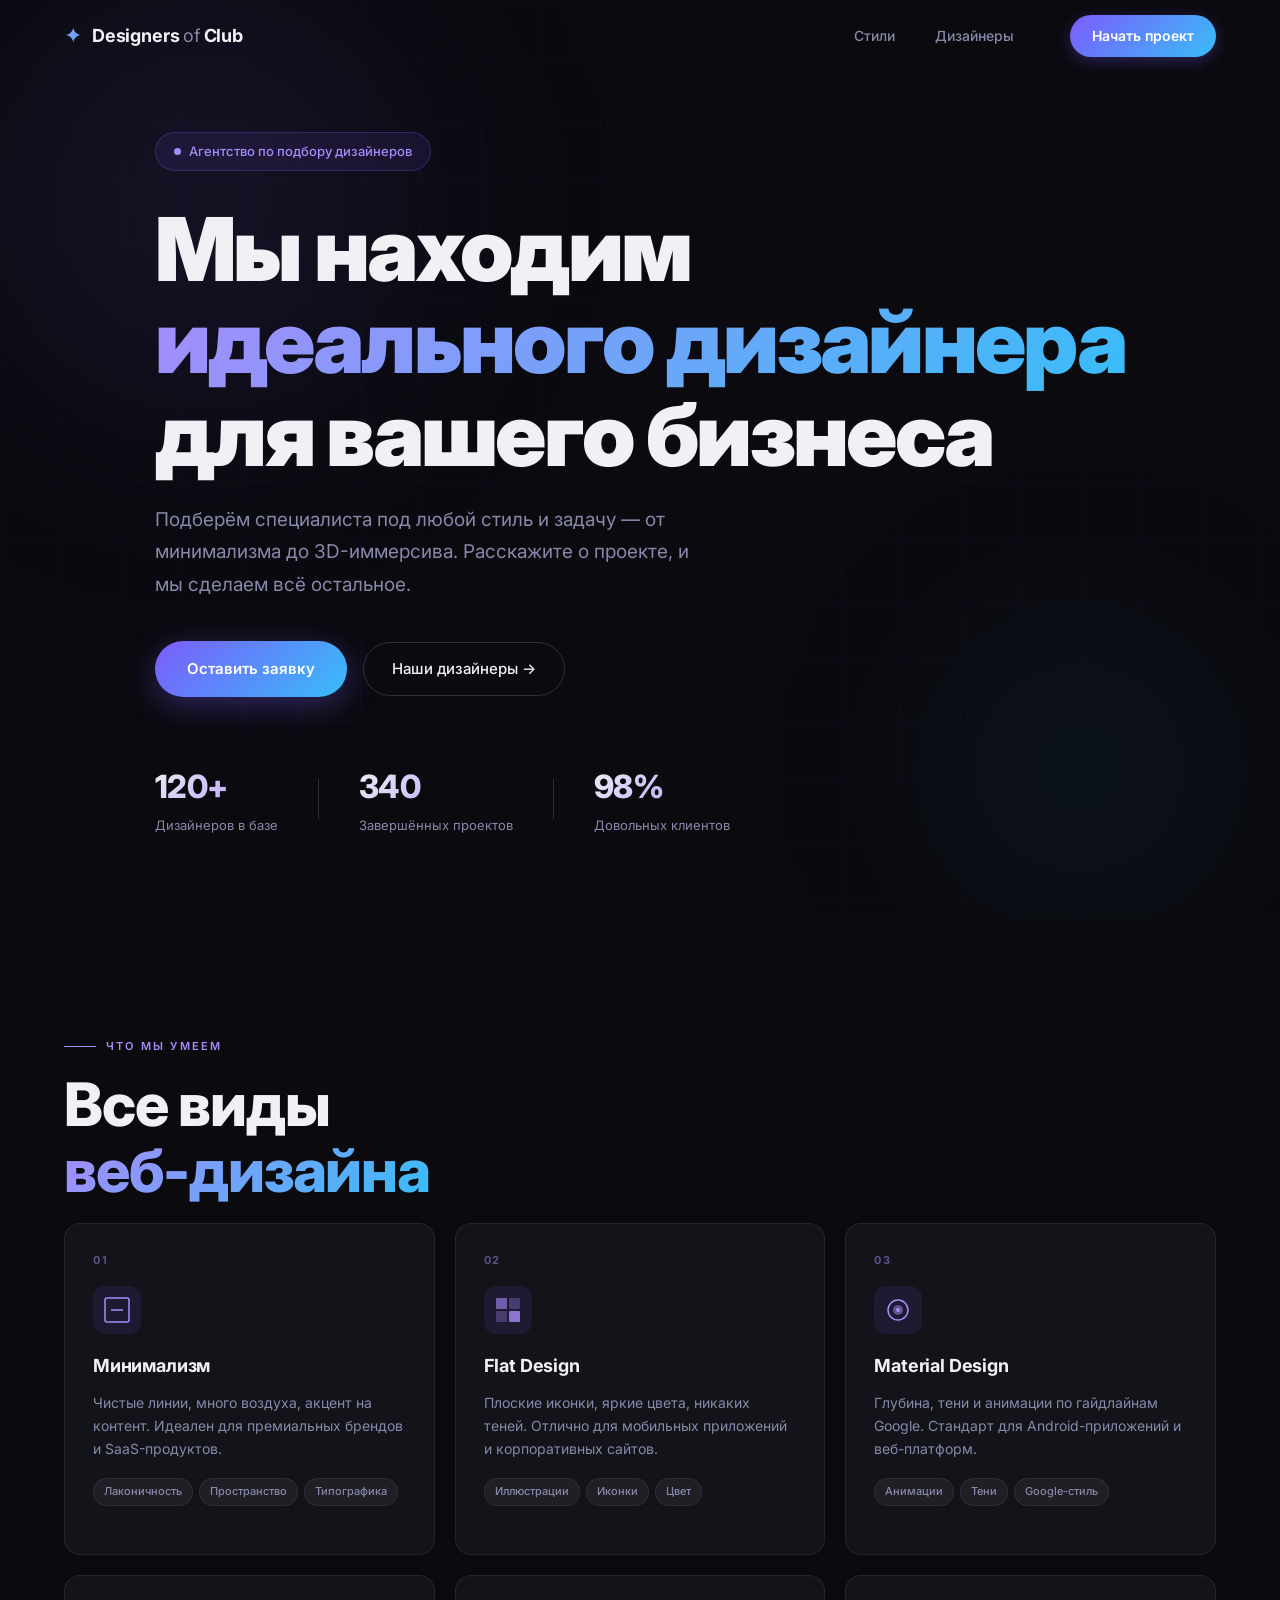
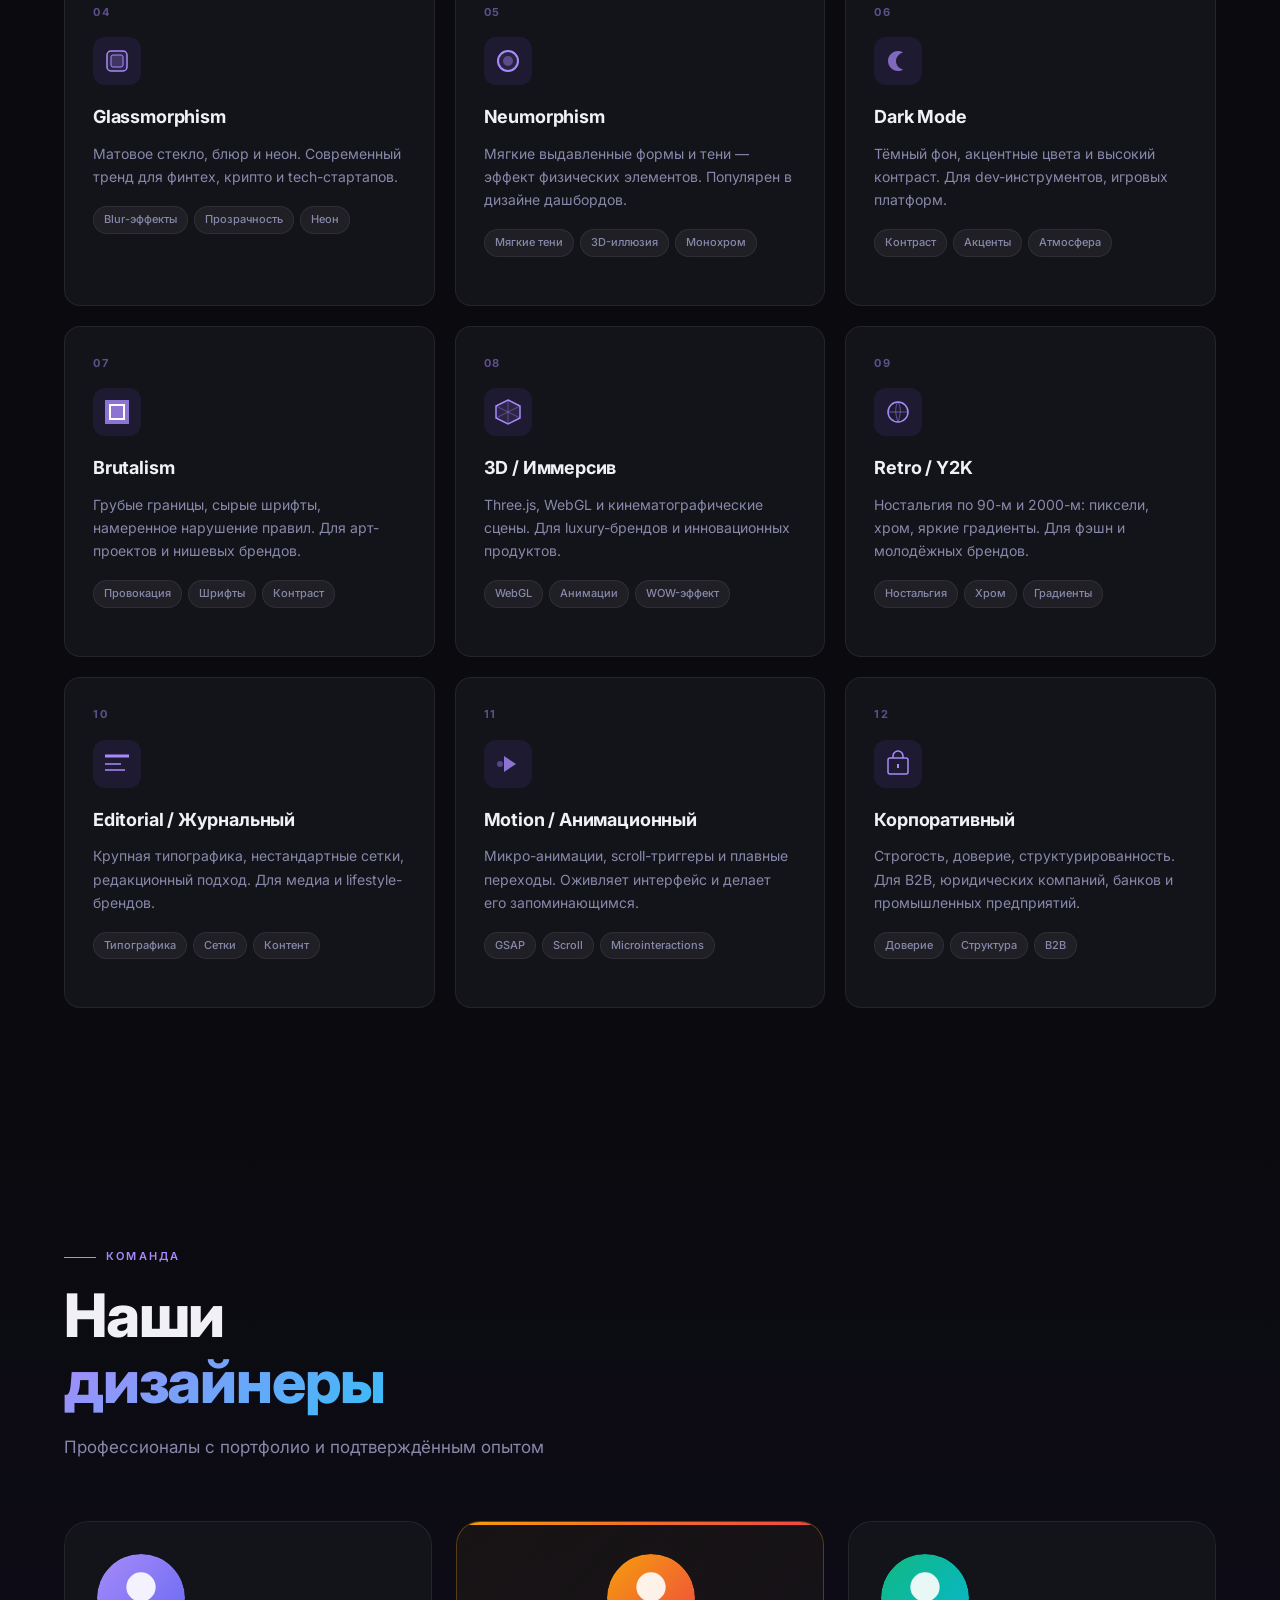
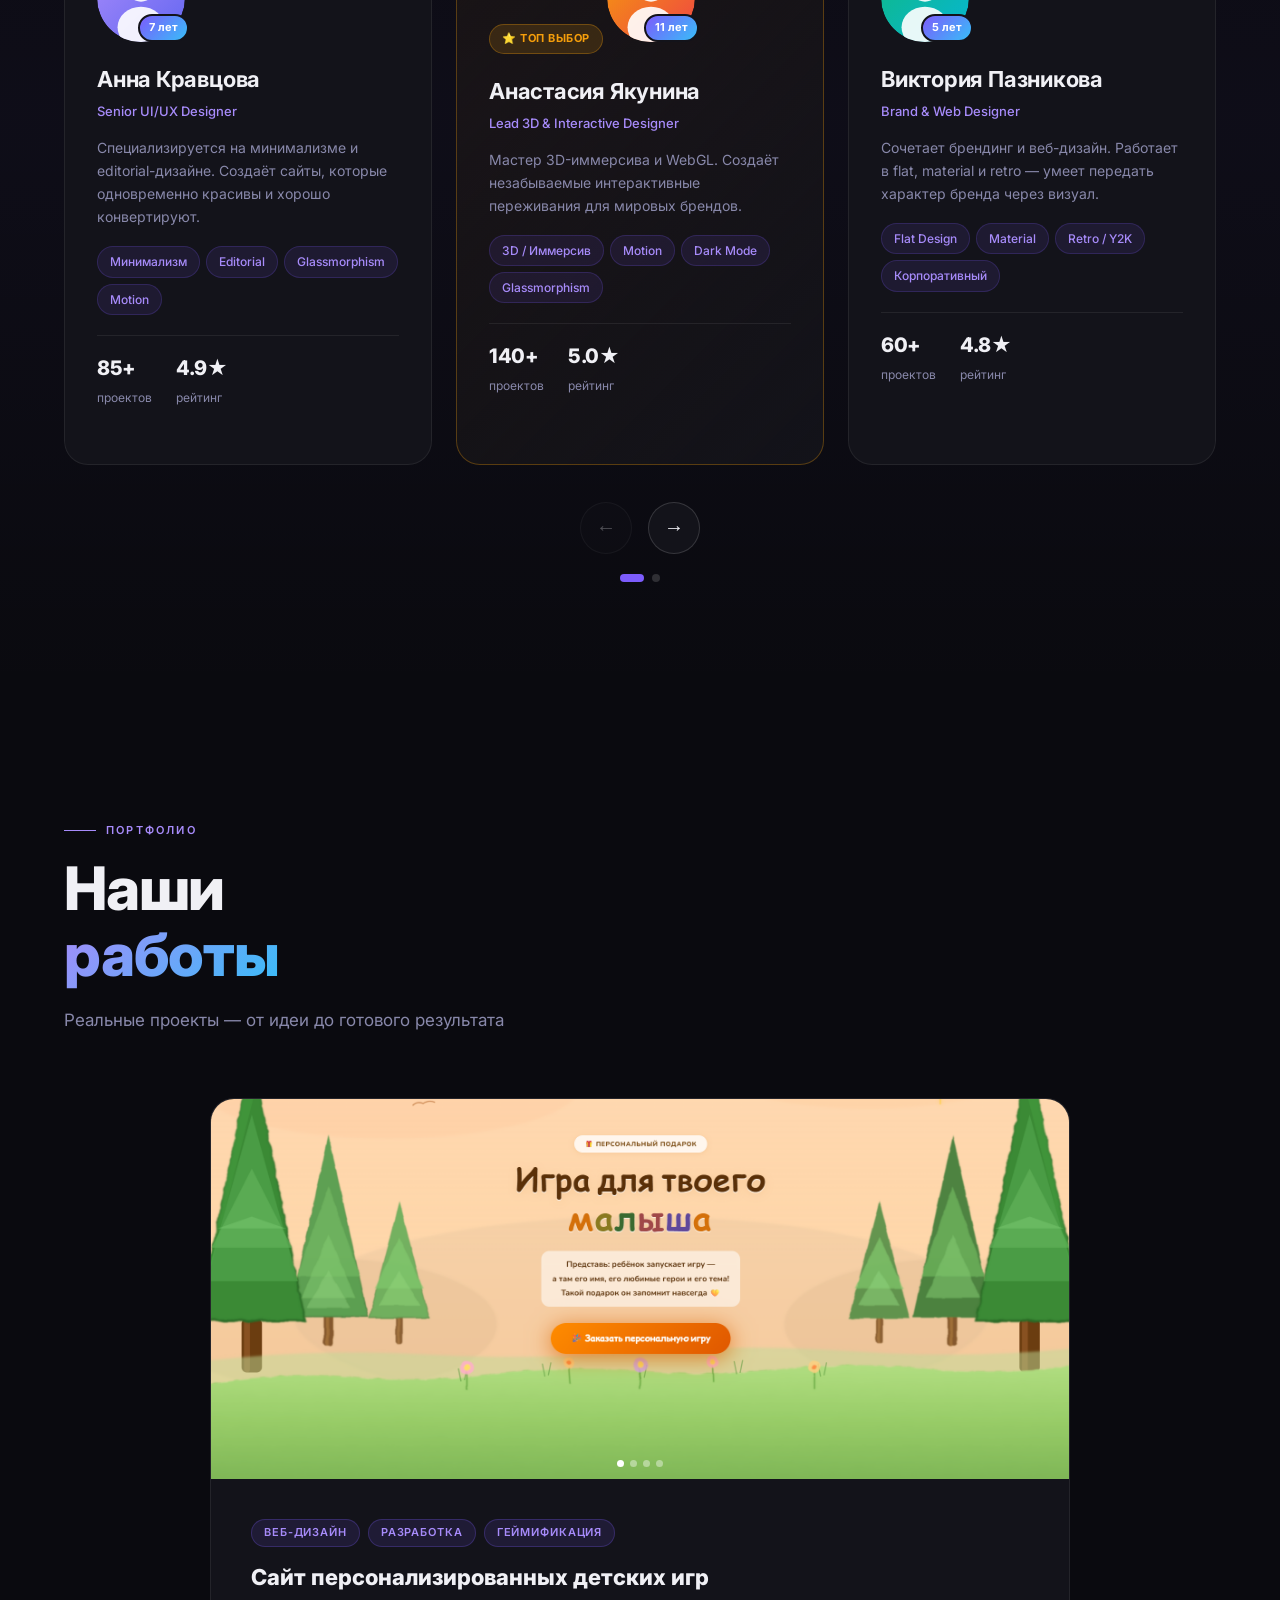
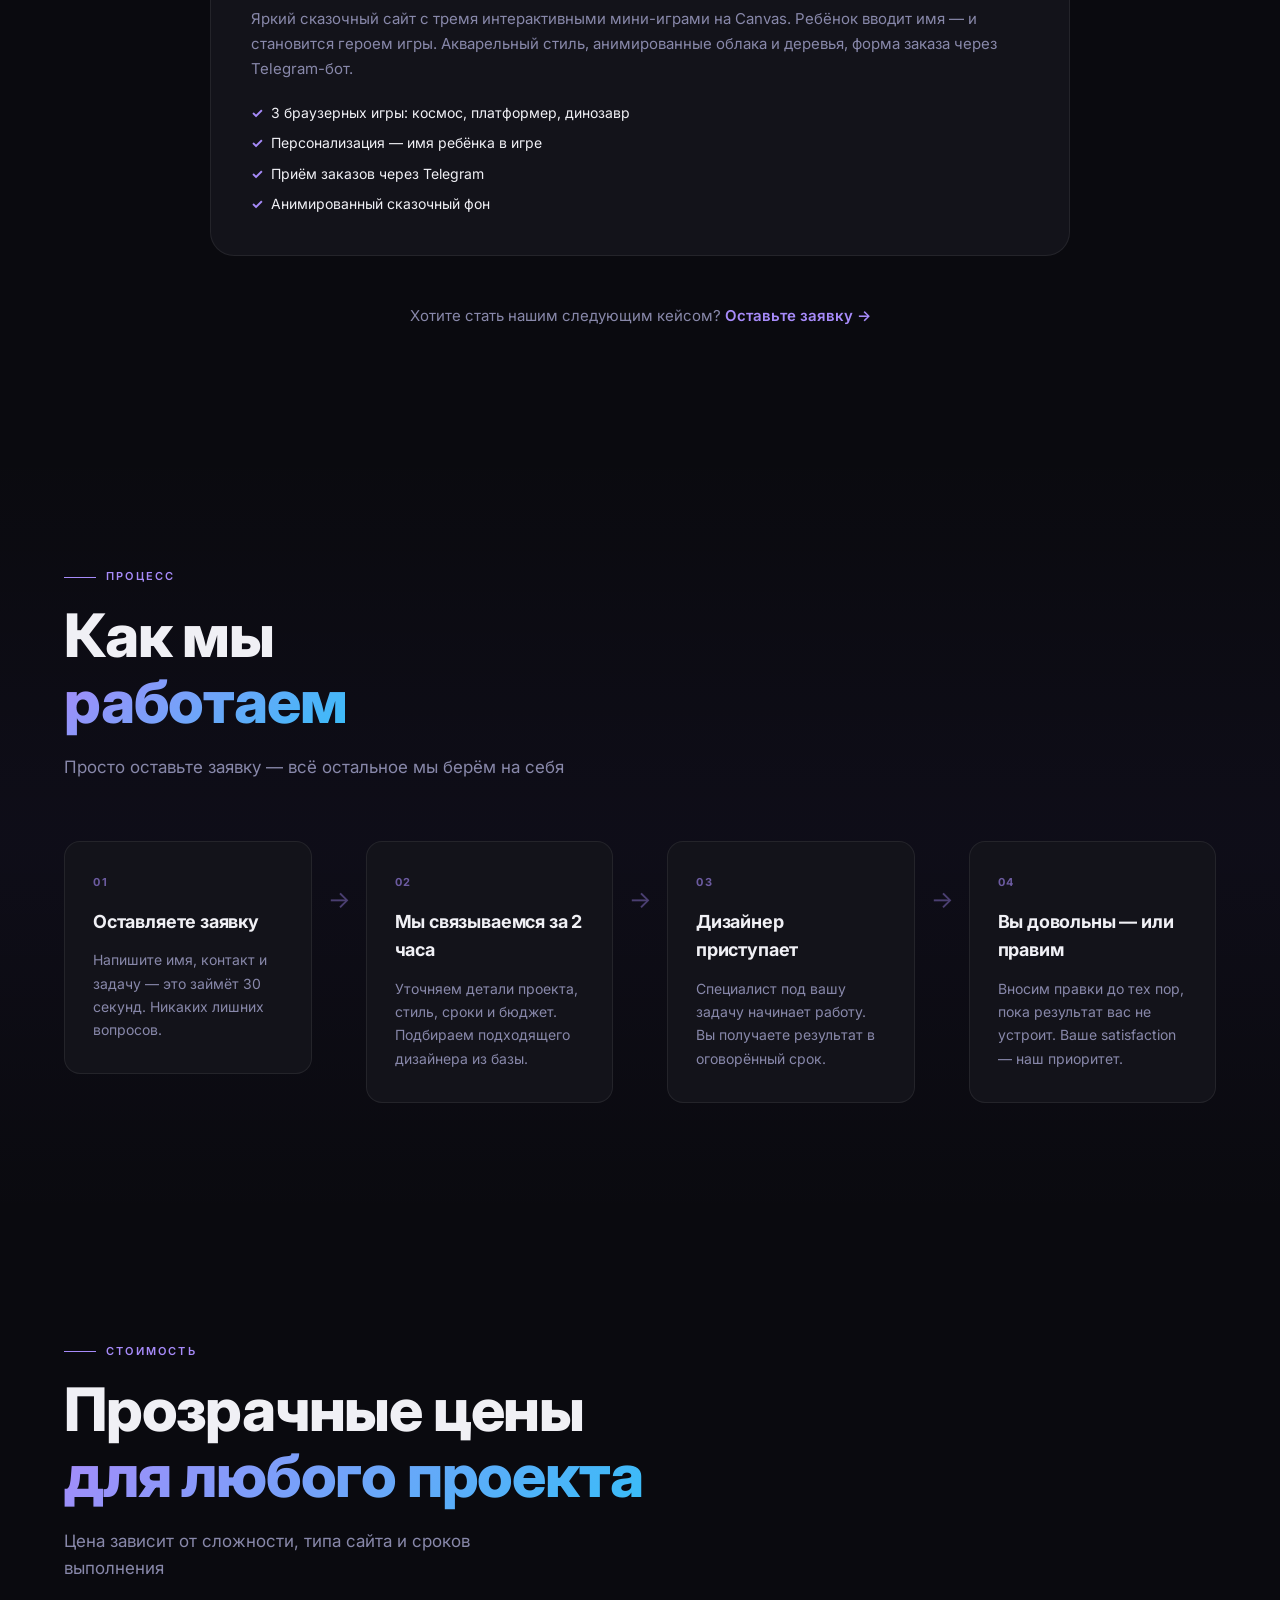
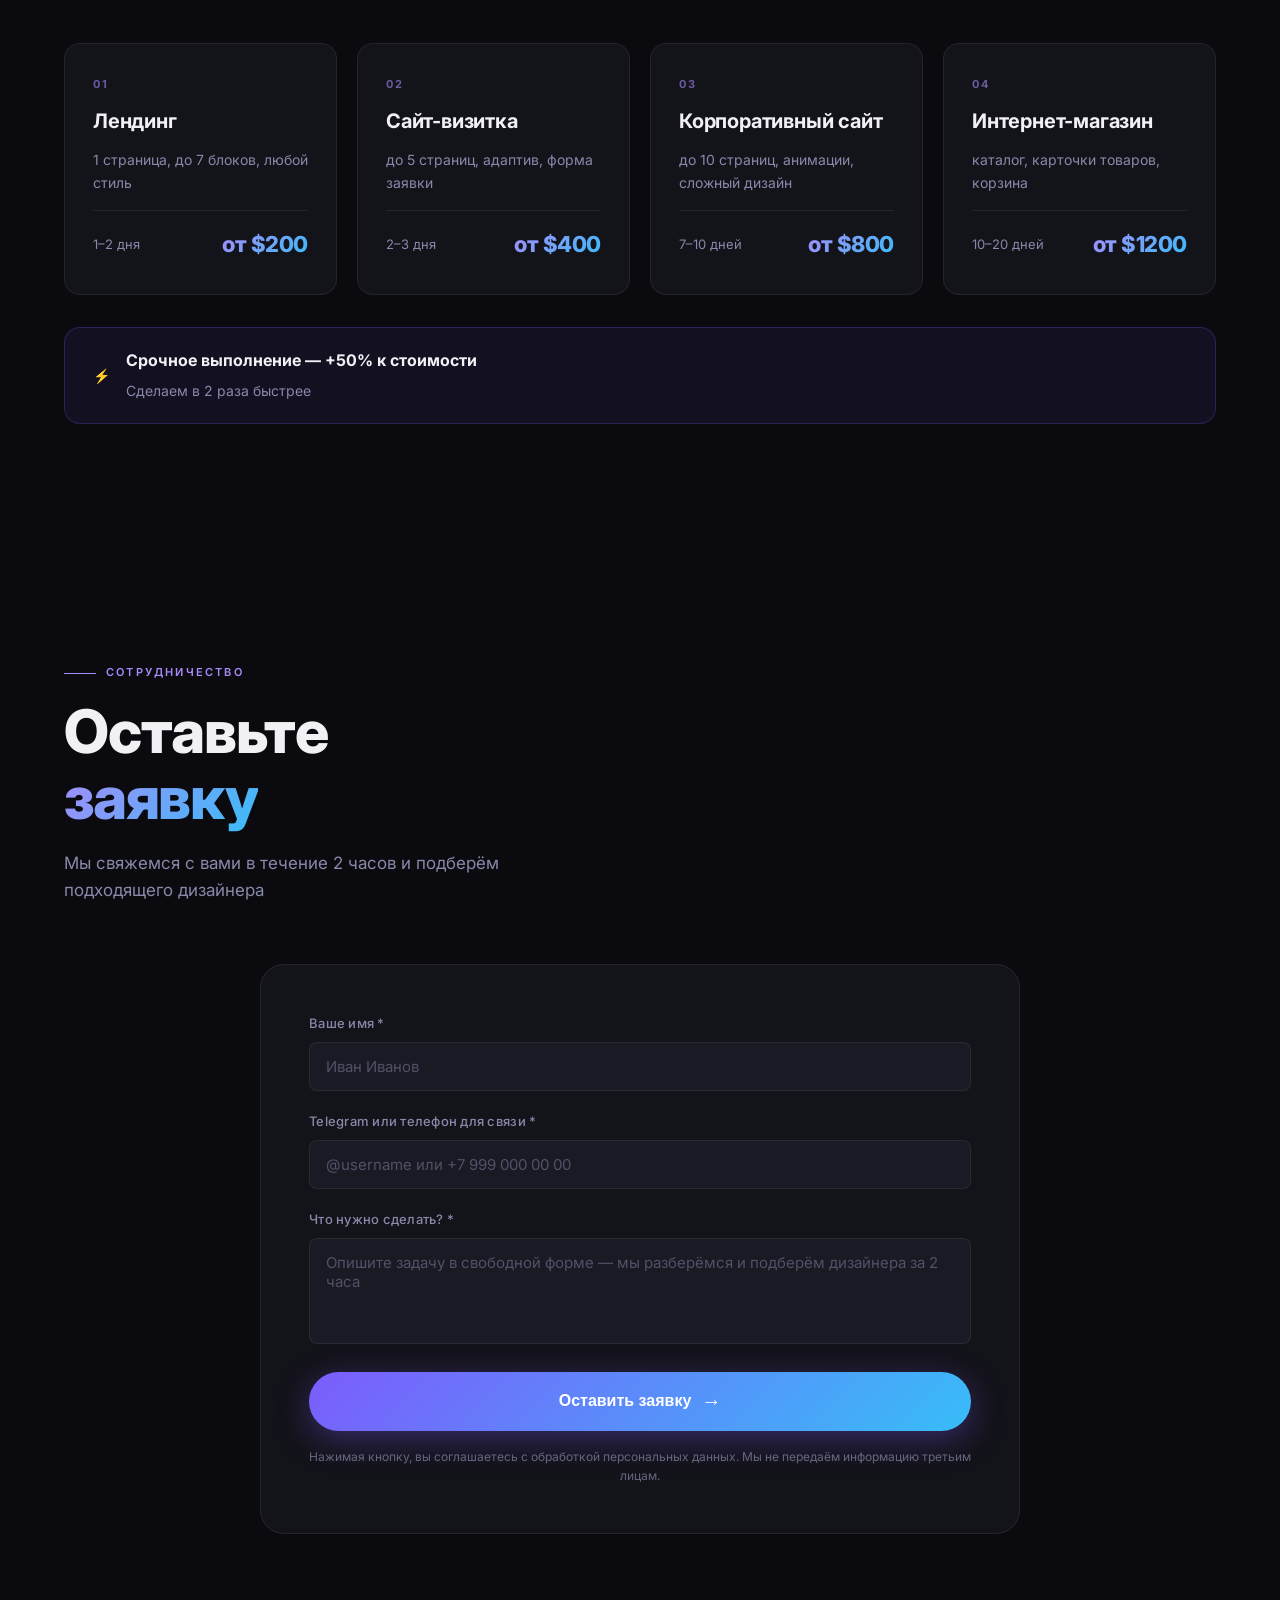
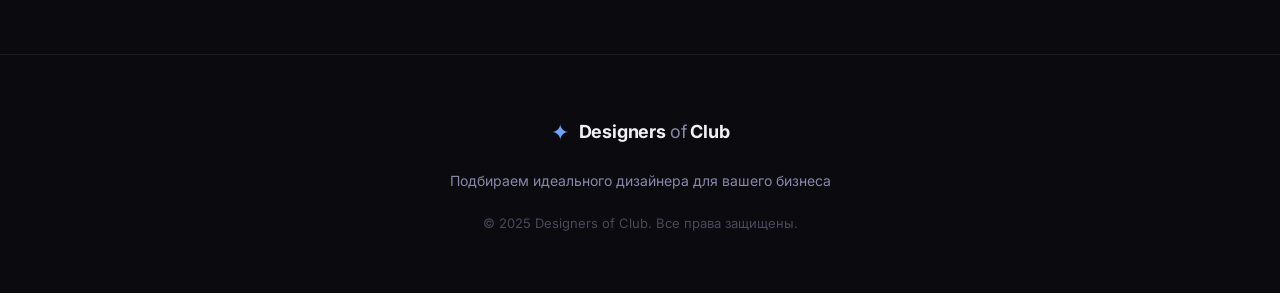
==== commit 4887e60c: "Add files via upload" ====
--- a/index.html
+++ b/index.html
@@ -529,7 +529,7 @@
           <h3>Лендинг</h3>
           <p>1 страница, до 7 блоков, любой стиль</p>
           <div class="pricing-meta">
-            <span class="pricing-time">3–5 дней</span>
+            <span class="pricing-time">1–2 дня</span>
             <span class="pricing-price">от $200</span>
           </div>
         </div>
@@ -539,7 +539,7 @@
           <h3>Сайт-визитка</h3>
           <p>до 5 страниц, адаптив, форма заявки</p>
           <div class="pricing-meta">
-            <span class="pricing-time">7–10 дней</span>
+            <span class="pricing-time">2–3 дня</span>
             <span class="pricing-price">от $400</span>
           </div>
         </div>
@@ -549,7 +549,7 @@
           <h3>Корпоративный сайт</h3>
           <p>до 10 страниц, анимации, сложный дизайн</p>
           <div class="pricing-meta">
-            <span class="pricing-time">14–21 день</span>
+            <span class="pricing-time">7–10 дней</span>
             <span class="pricing-price">от $800</span>
           </div>
         </div>
@@ -559,7 +559,7 @@
           <h3>Интернет-магазин</h3>
           <p>каталог, карточки товаров, корзина</p>
           <div class="pricing-meta">
-            <span class="pricing-time">21–30 дней</span>
+            <span class="pricing-time">10–20 дней</span>
             <span class="pricing-price">от $1200</span>
           </div>
         </div>
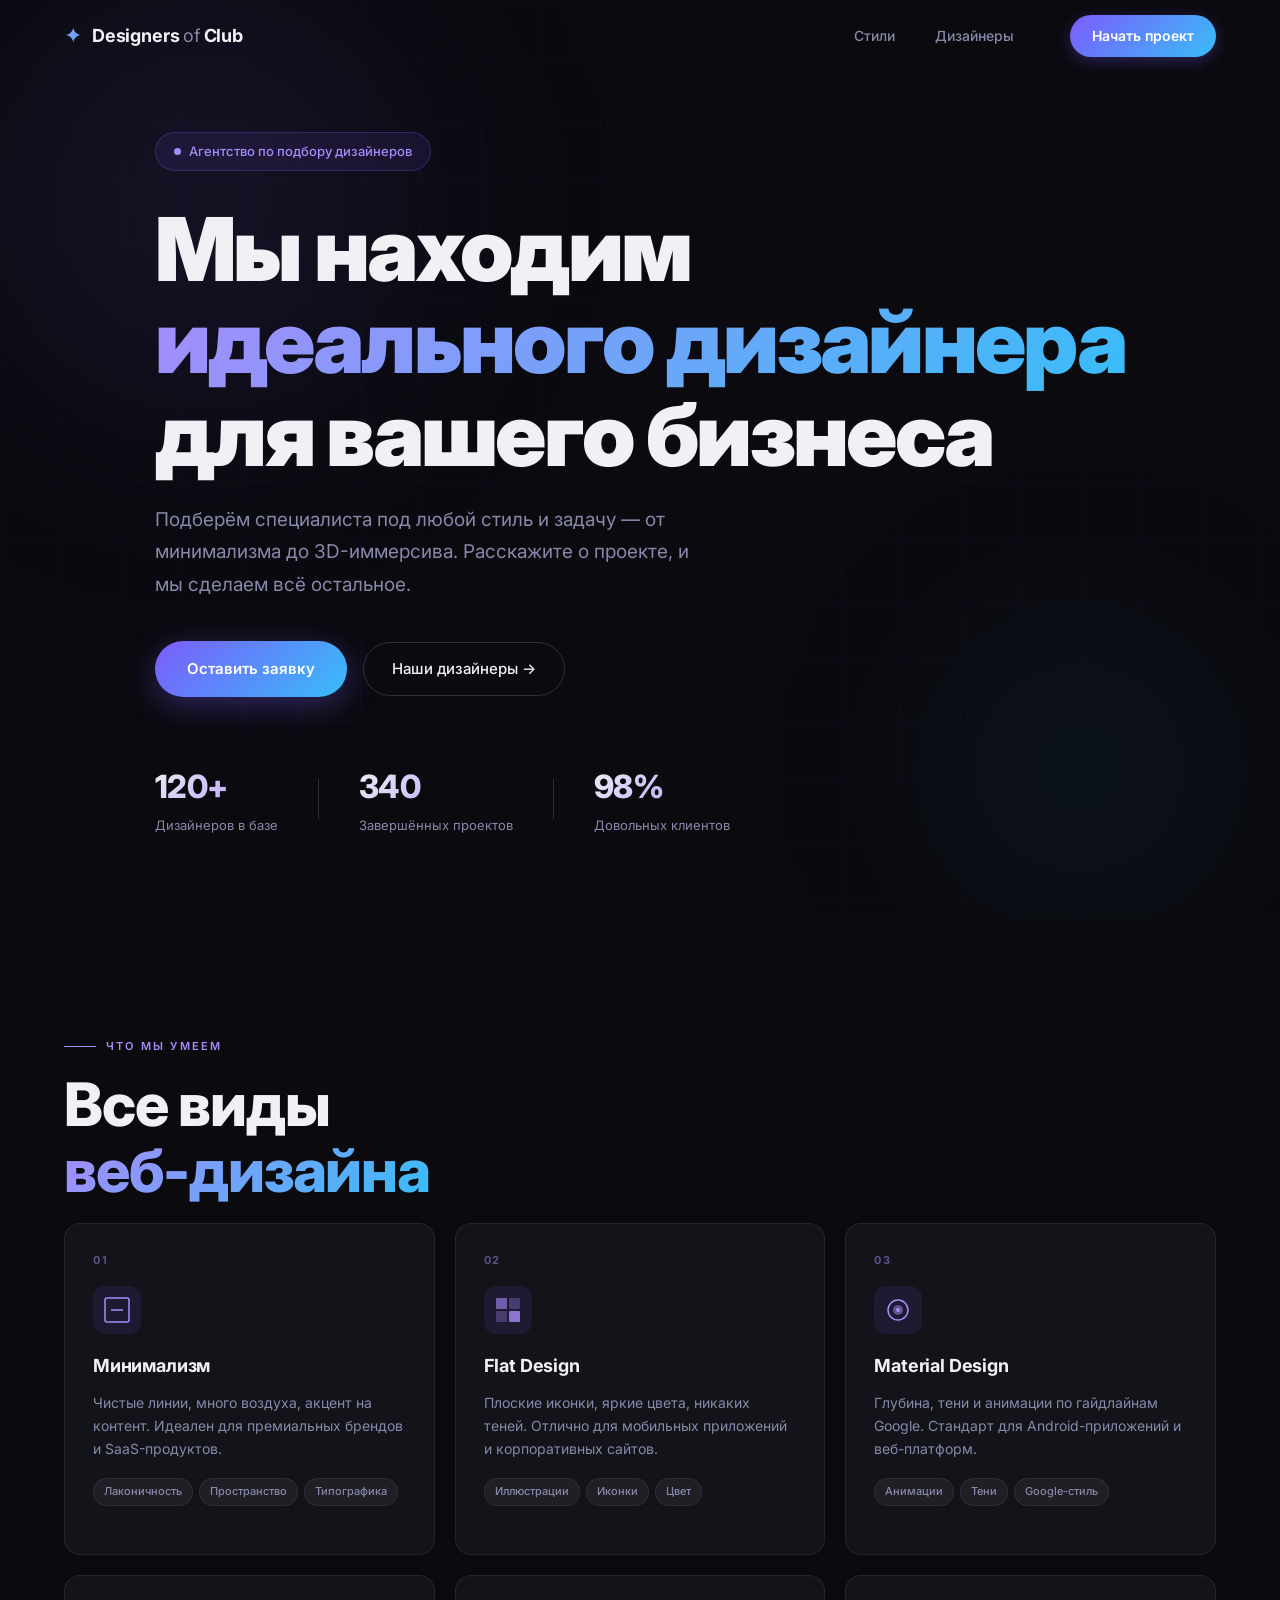
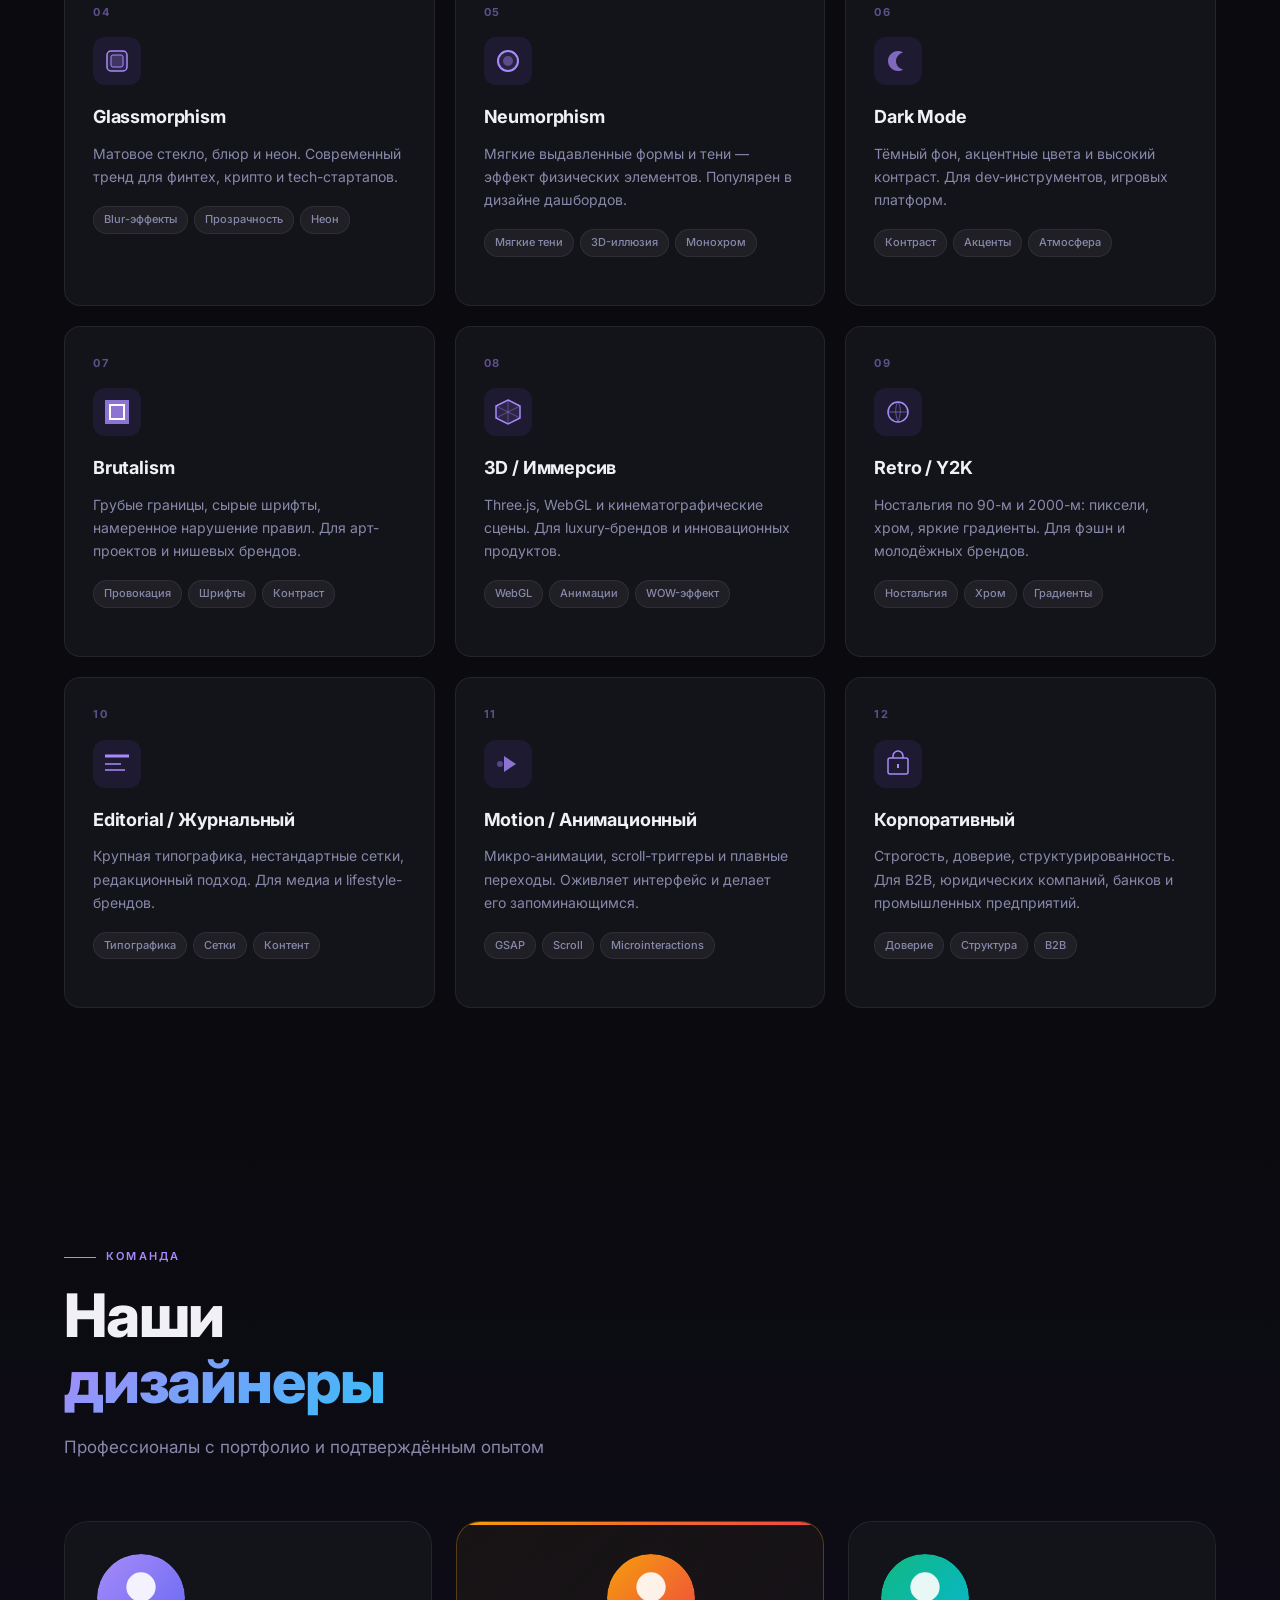
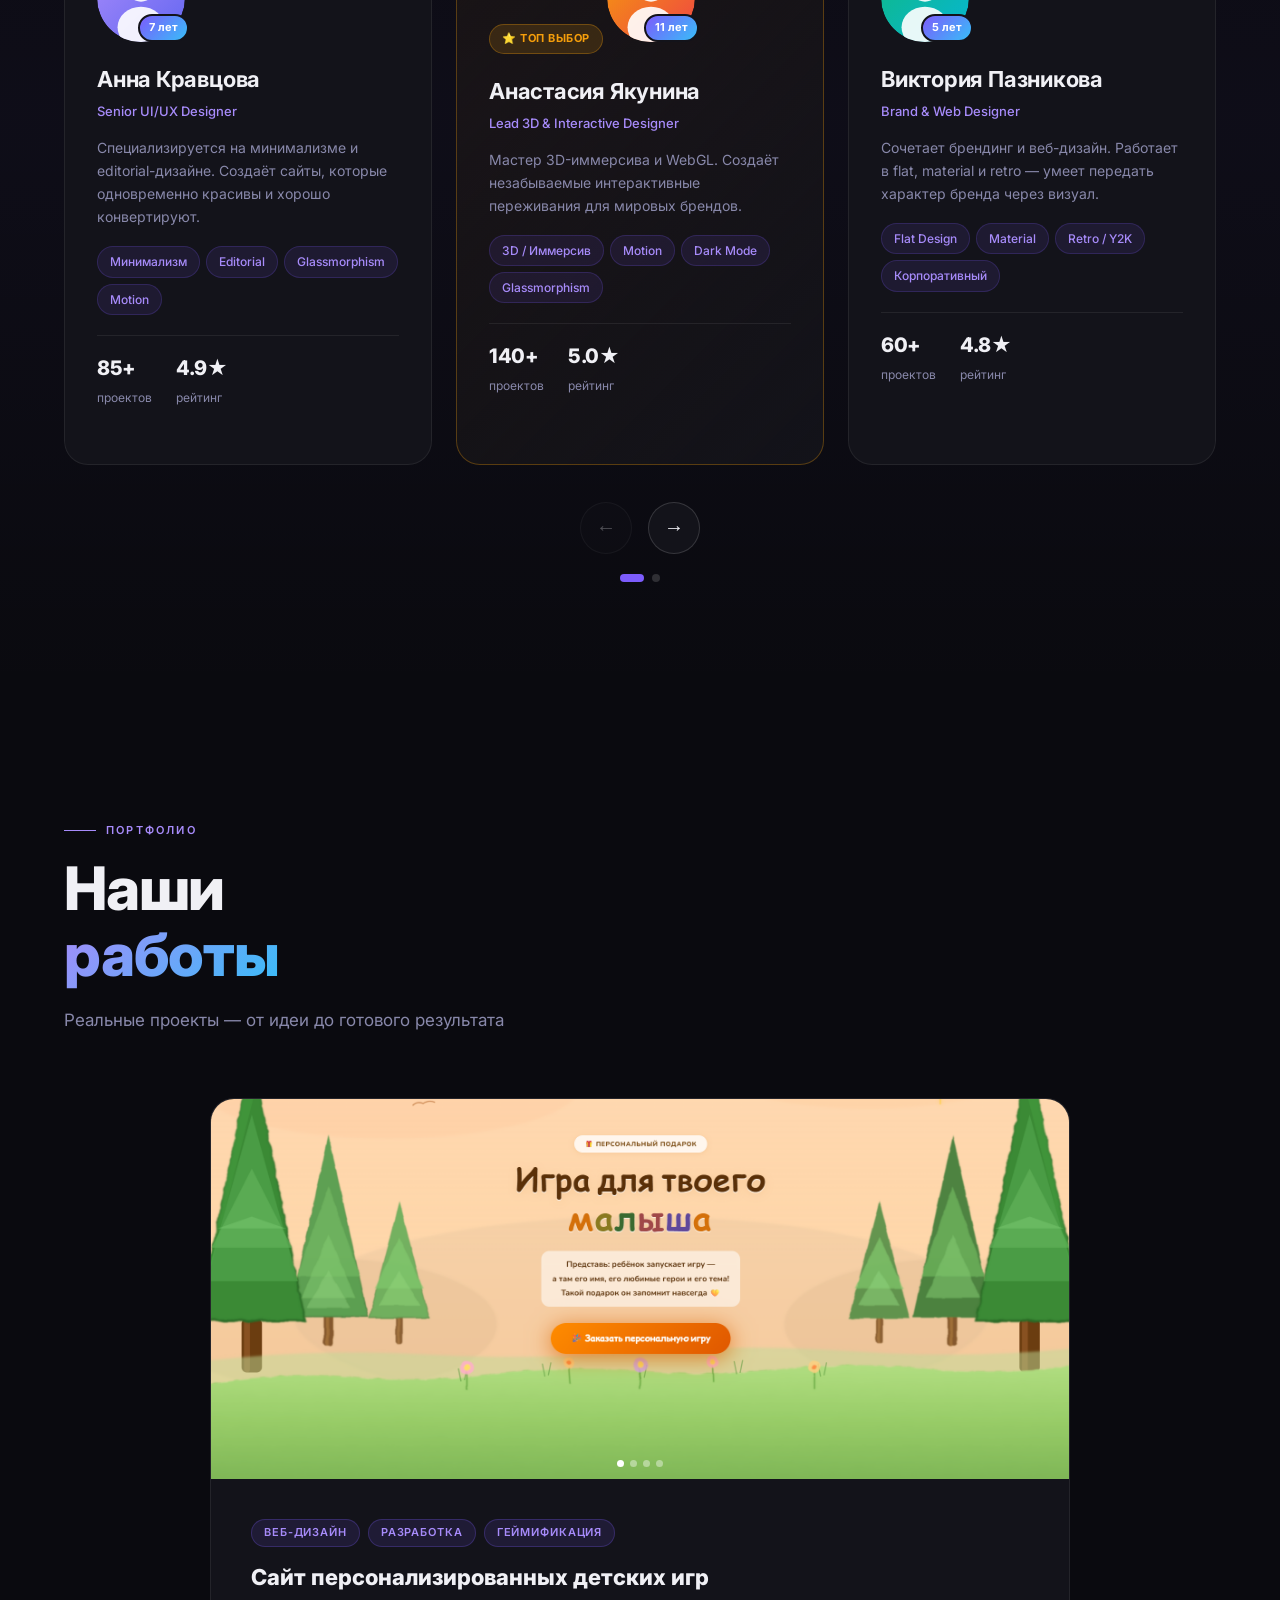
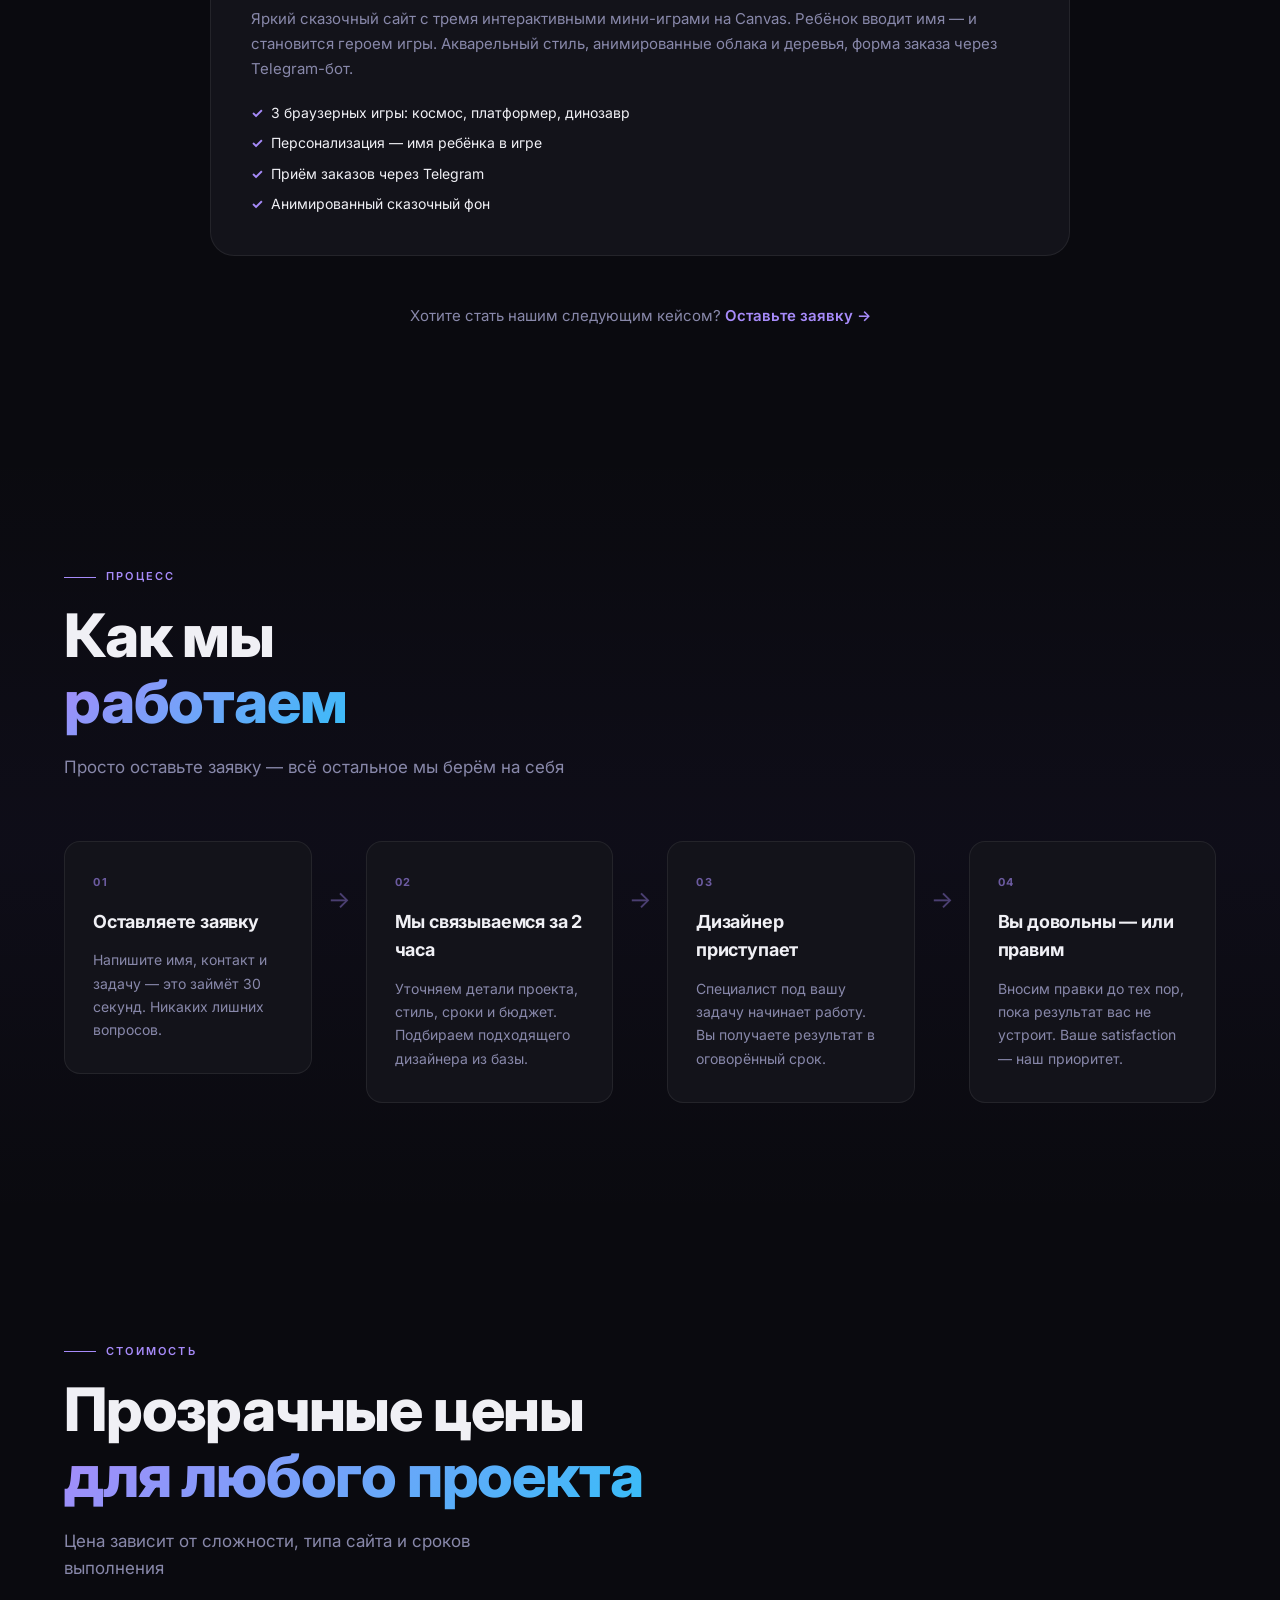
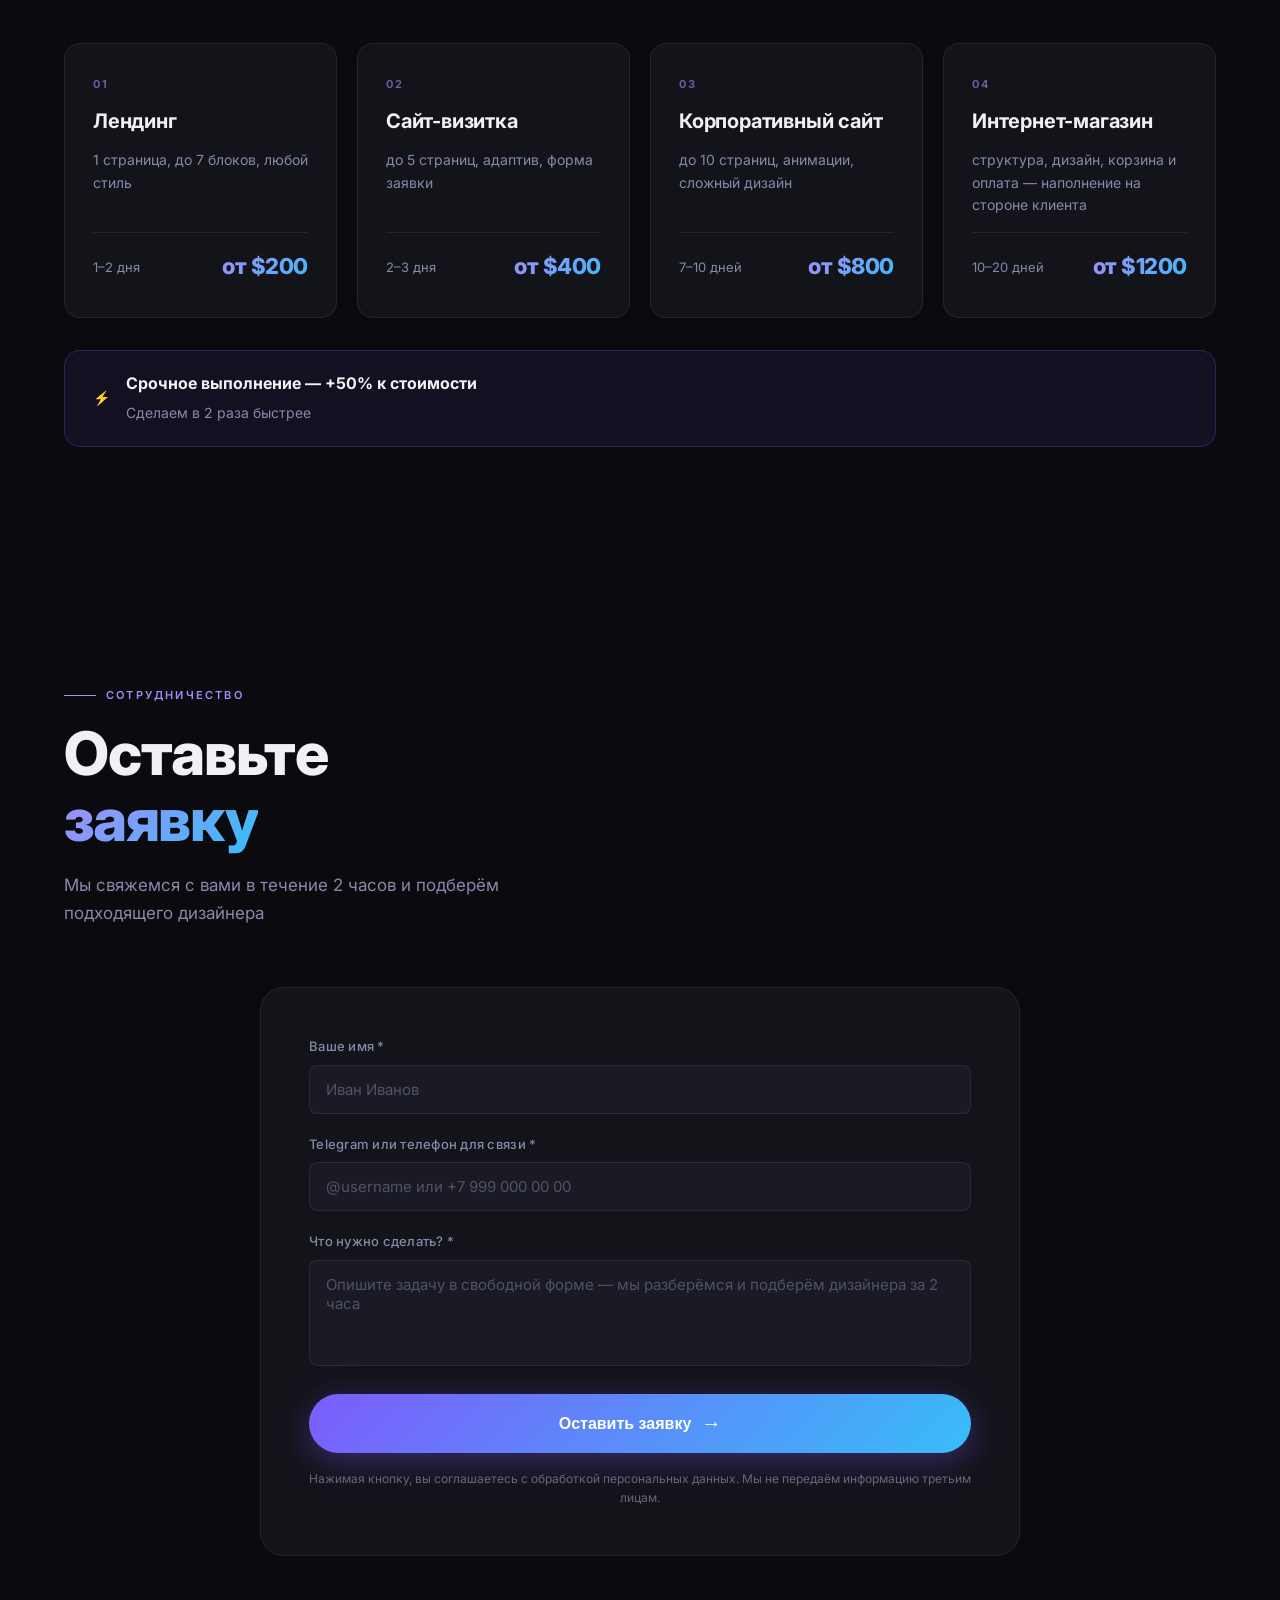
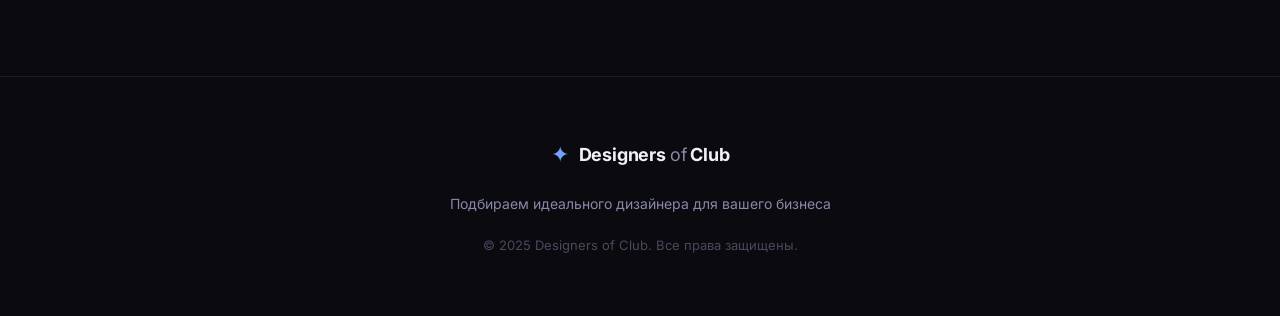
==== commit 51e5993d: "Add files via upload" ====
--- a/index.html
+++ b/index.html
@@ -557,7 +557,7 @@
         <div class="pricing-card">
           <div class="pricing-num">04</div>
           <h3>Интернет-магазин</h3>
-          <p>каталог, карточки товаров, корзина</p>
+          <p>структура, дизайн, корзина и оплата — наполнение на стороне клиента</p>
           <div class="pricing-meta">
             <span class="pricing-time">10–20 дней</span>
             <span class="pricing-price">от $1200</span>
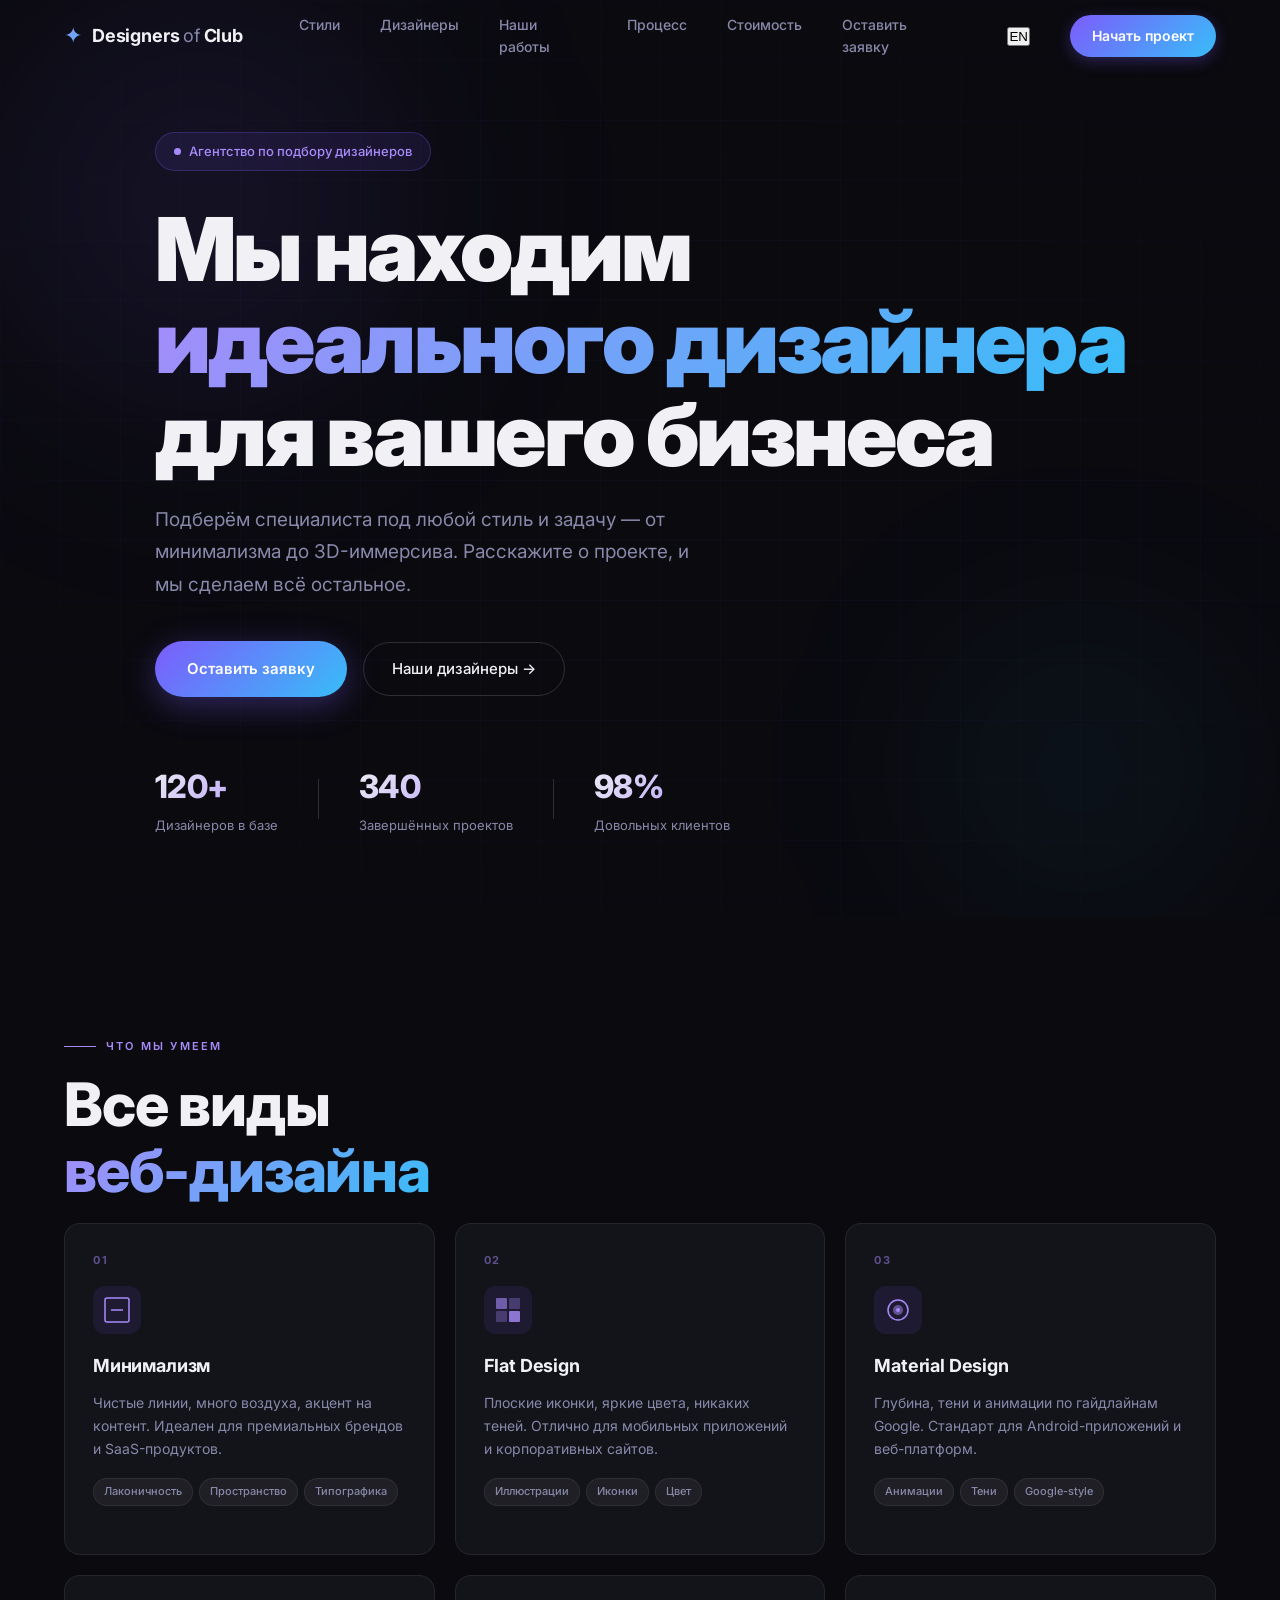
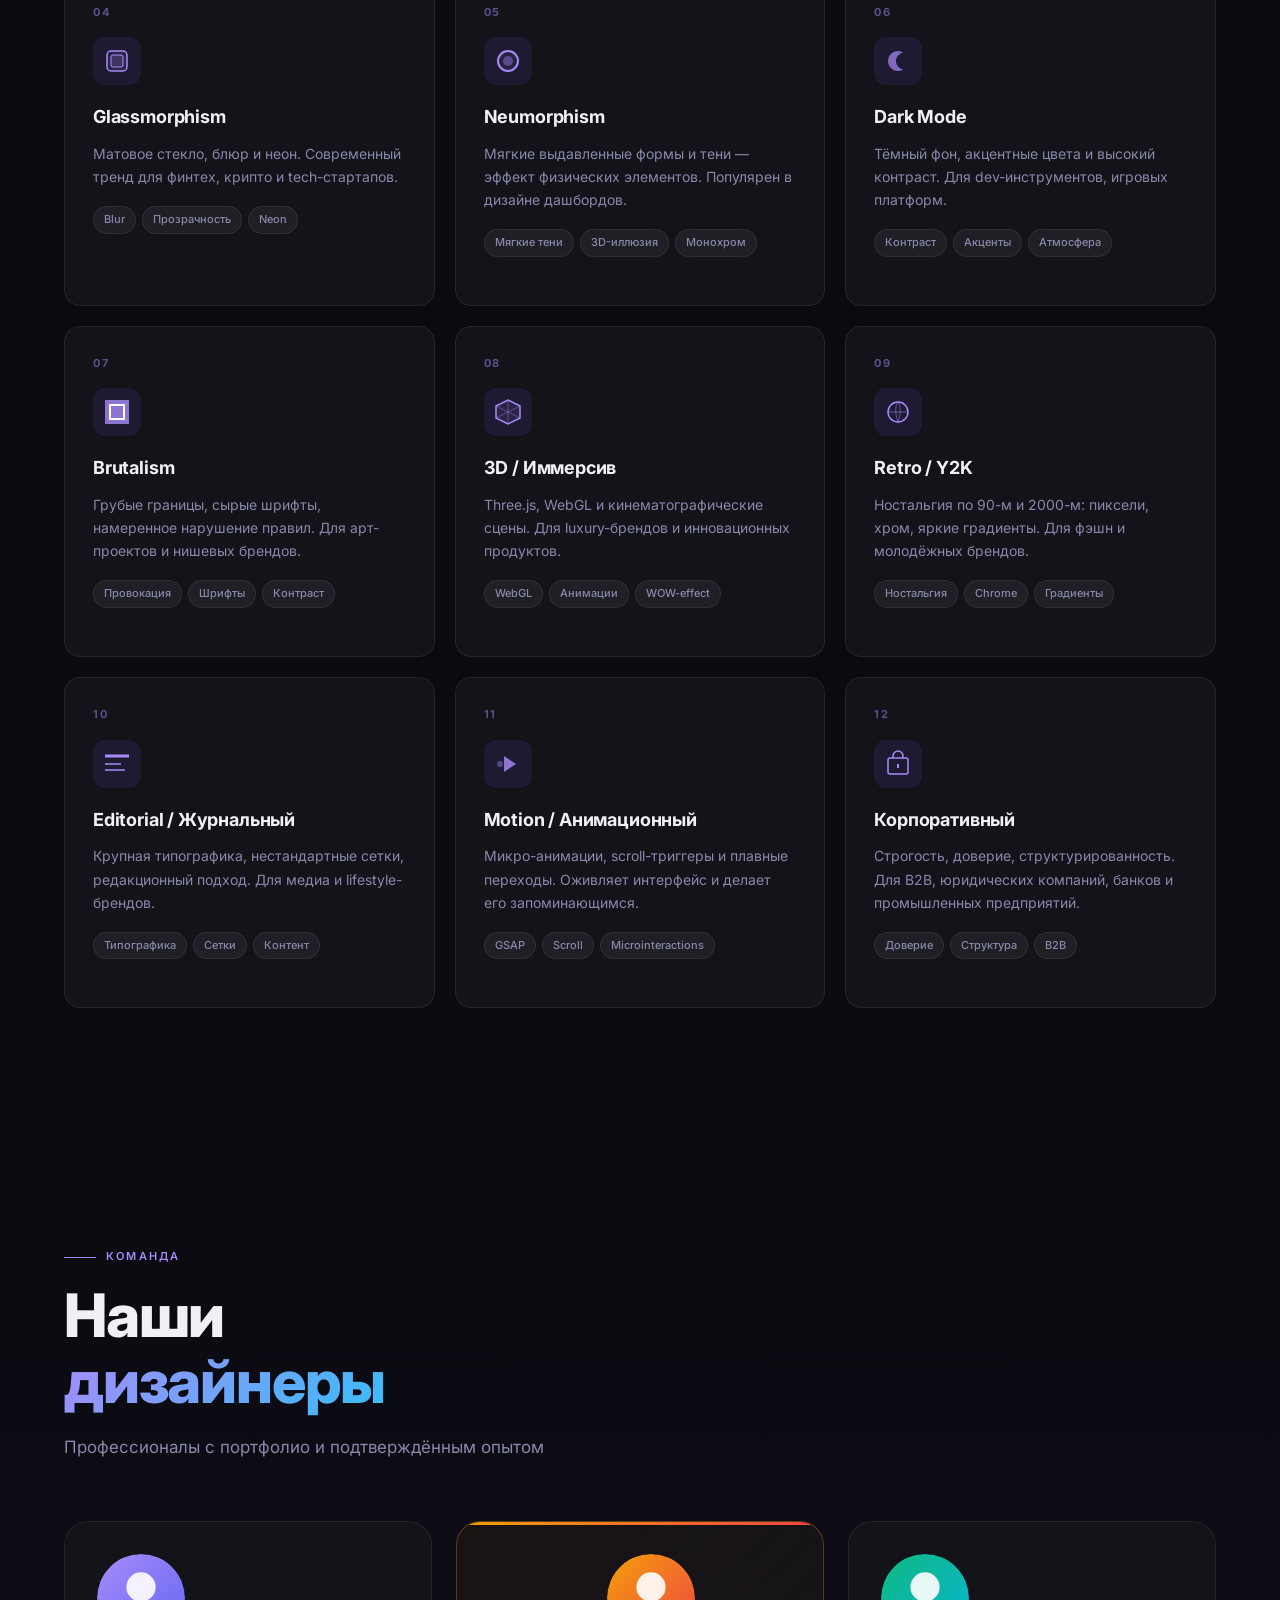
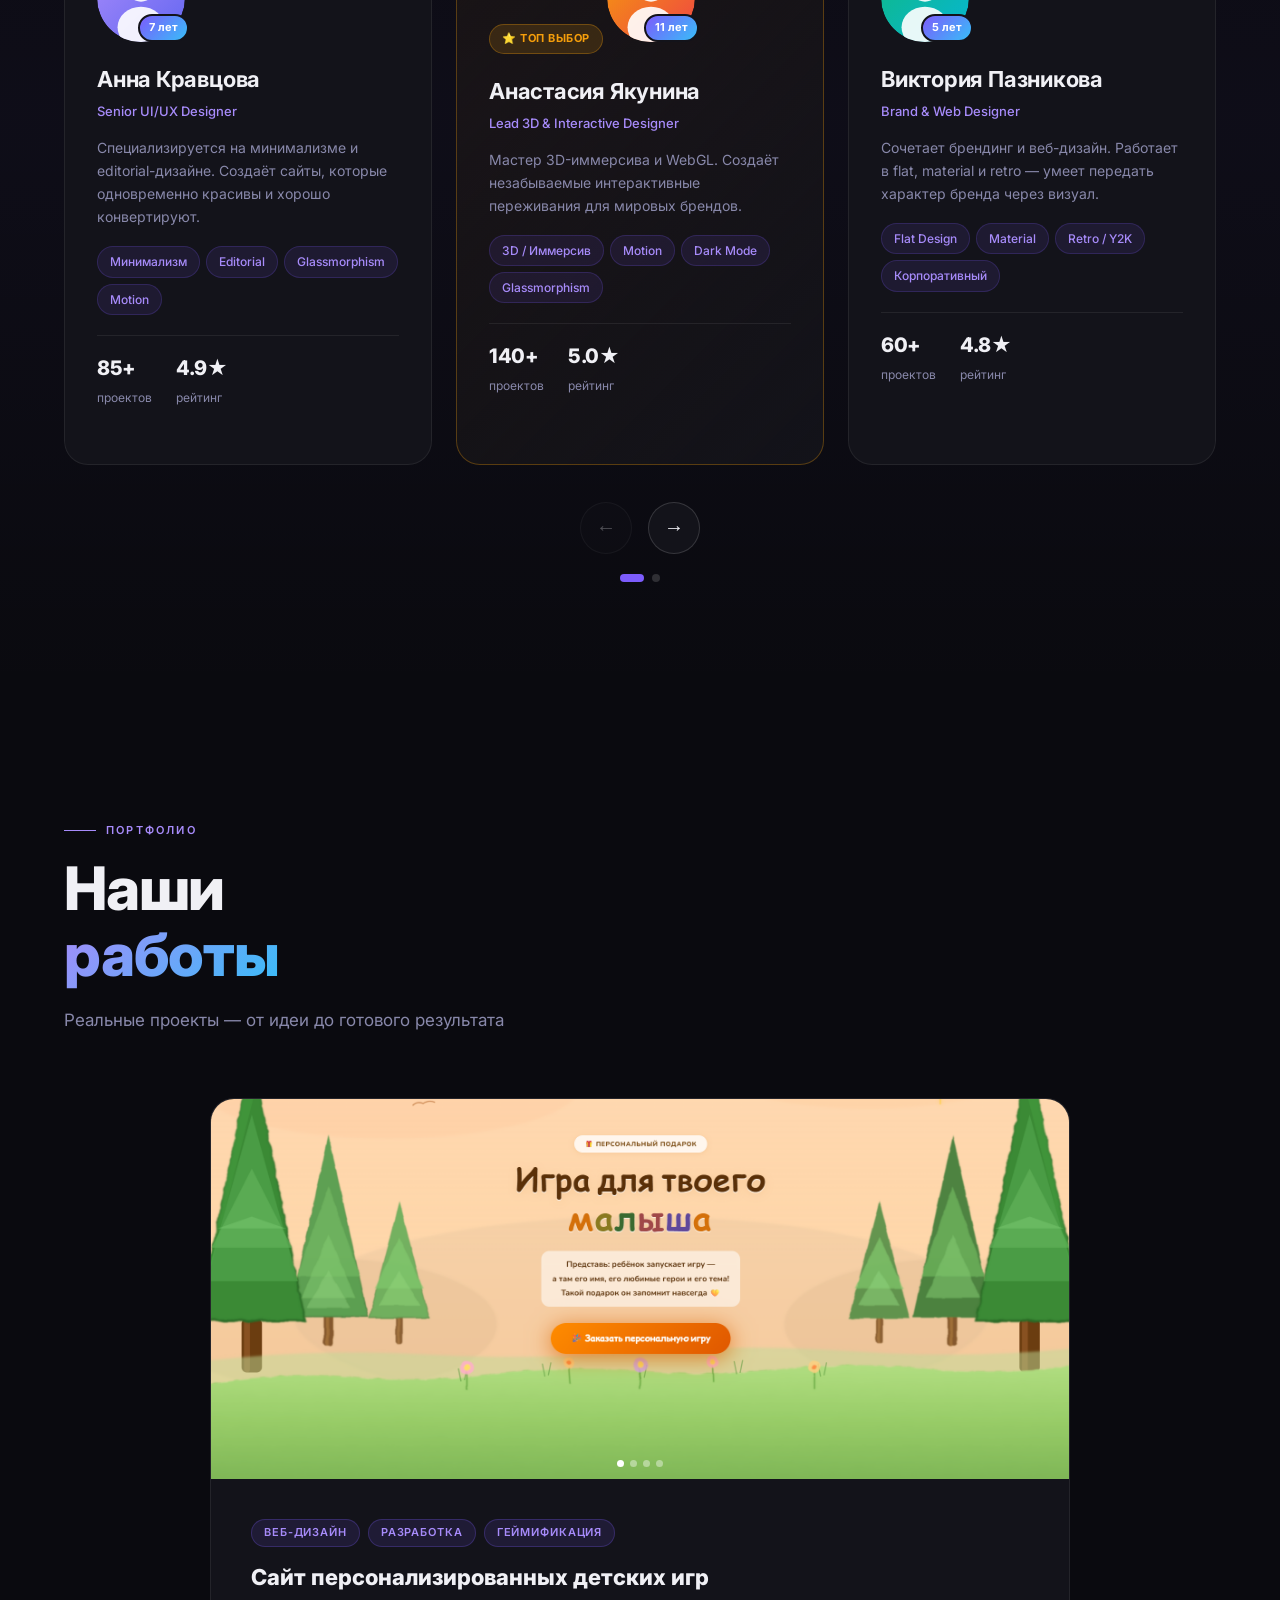
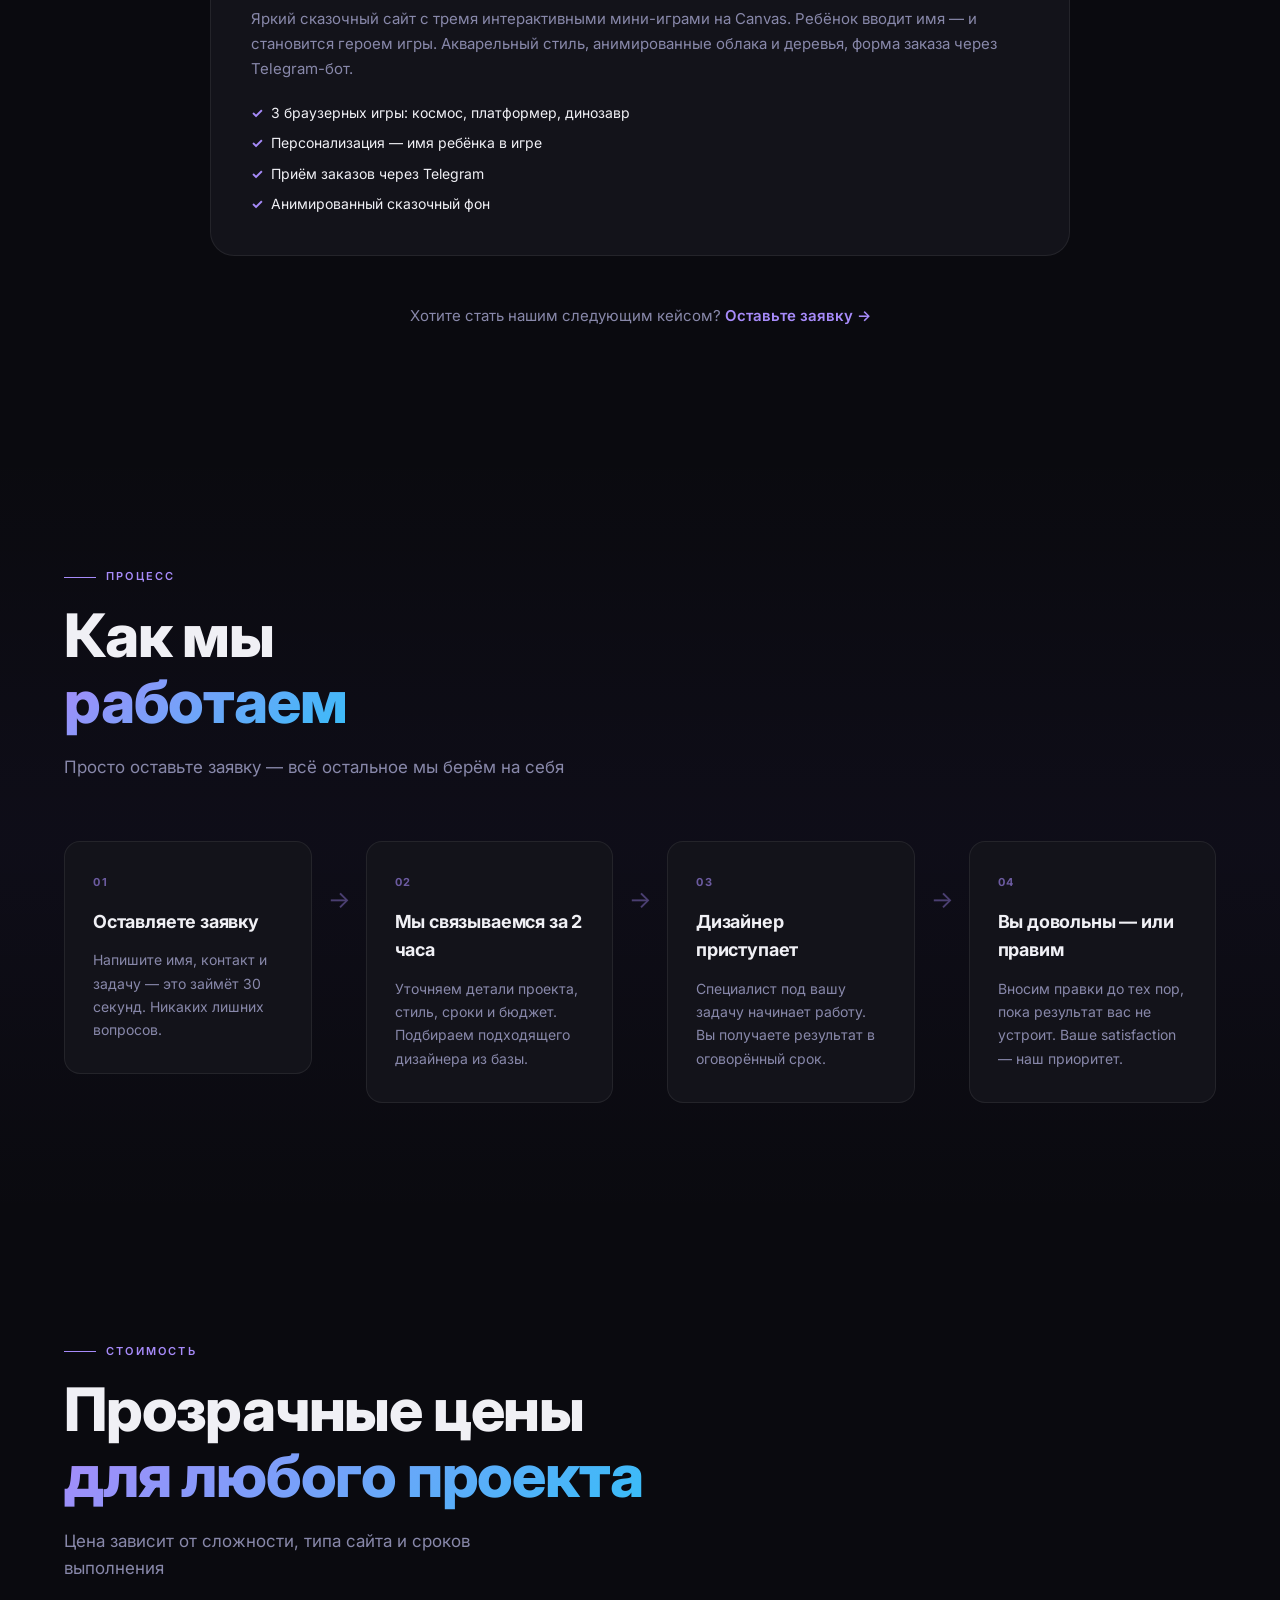
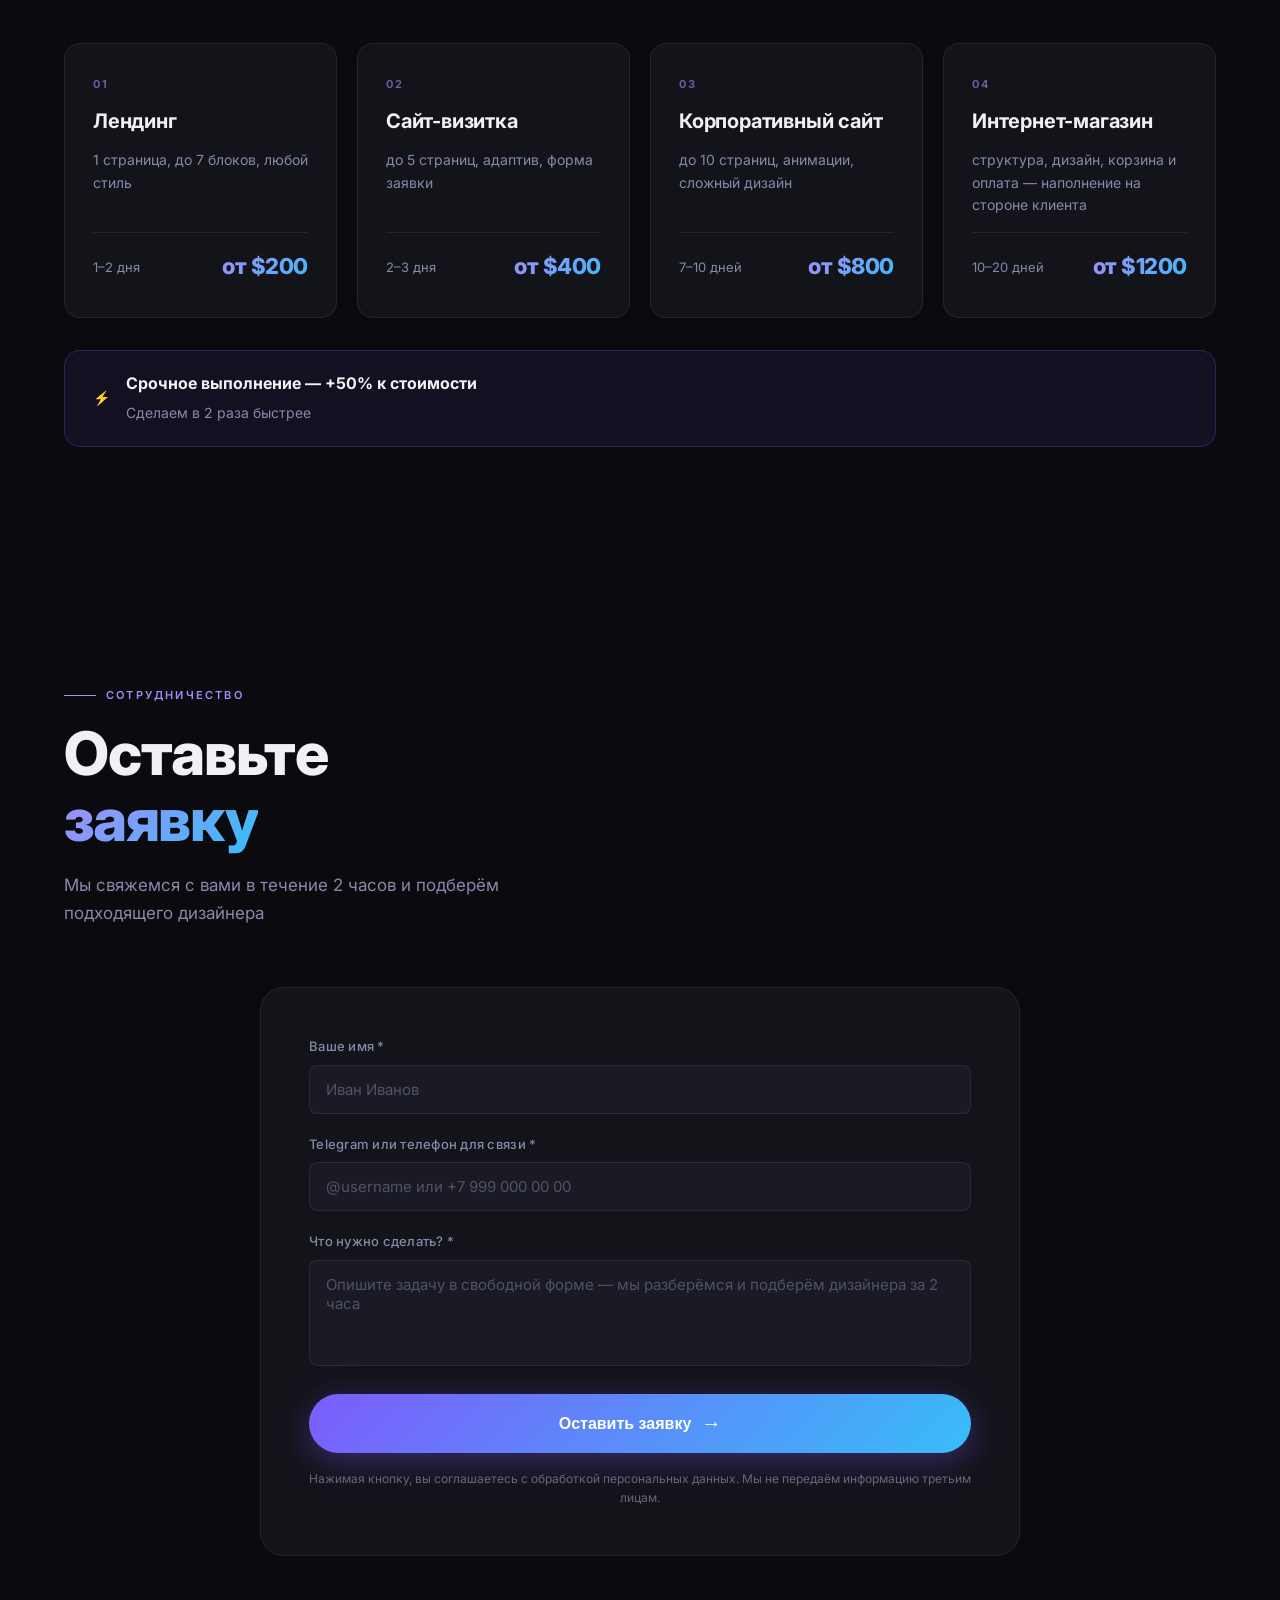
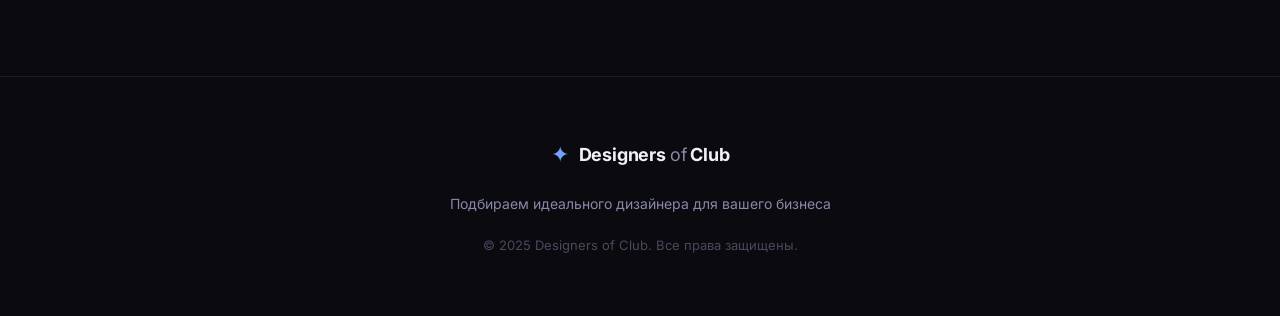
==== commit c05c8d09: "Add files via upload" ====
--- a/index.html
+++ b/index.html
@@ -4,6 +4,7 @@
   <meta charset="UTF-8" />
   <meta name="viewport" content="width=device-width, initial-scale=1.0" />
   <title>Designers of Club — Подбор веб-дизайнеров</title>
+  <link rel="icon" type="image/x-icon" href="favicon.ico" />
   <link rel="stylesheet" href="style.css" />
   <link rel="preconnect" href="https://fonts.googleapis.com" />
   <link rel="preconnect" href="https://fonts.gstatic.com" crossorigin />
@@ -19,10 +20,15 @@
         <span class="logo-text">Designers <em>of</em> Club</span>
       </div>
       <ul class="nav-links" id="navLinks">
-        <li><a href="#styles">Стили</a></li>
-        <li><a href="#designers">Дизайнеры</a></li>
+        <li><a href="#styles" data-ru="Стили" data-en="Styles">Стили</a></li>
+        <li><a href="#designers" data-ru="Дизайнеры" data-en="Designers">Дизайнеры</a></li>
+        <li><a href="#portfolio" data-ru="Наши работы" data-en="Our works">Наши работы</a></li>
+        <li><a href="#how" data-ru="Процесс" data-en="Process">Процесс</a></li>
+        <li><a href="#pricing" data-ru="Стоимость" data-en="Pricing">Стоимость</a></li>
+        <li class="mobile-only"><a href="#request" data-ru="Оставить заявку" data-en="Leave a request">Оставить заявку</a></li>
       </ul>
-      <a href="#request" class="btn-nav">Начать проект</a>
+      <button class="lang-switcher" id="langSwitcher">EN</button>
+      <a href="#request" class="btn-nav" data-ru="Начать проект" data-en="Start project">Начать проект</a>
       <button class="burger" id="burger" aria-label="Меню">
         <span></span><span></span><span></span>
       </button>
@@ -37,35 +43,35 @@
     <div class="container hero-inner">
       <div class="hero-badge">
         <span class="badge-dot"></span>
-        Агентство по подбору дизайнеров
+        <span data-ru="Агентство по подбору дизайнеров" data-en="Designer matchmaking agency">Агентство по подбору дизайнеров</span>
       </div>
       <h1 class="hero-title">
-        Мы находим<br/>
-        <span class="gradient-text">идеального дизайнера</span><br/>
-        для вашего бизнеса
+        <span data-ru="Мы находим" data-en="We find">Мы находим</span><br/>
+        <span class="gradient-text" data-ru="идеального дизайнера" data-en="the perfect designer">идеального дизайнера</span><br/>
+        <span data-ru="для вашего бизнеса" data-en="for your business">для вашего бизнеса</span>
       </h1>
-      <p class="hero-sub">
+      <p class="hero-sub" data-ru="Подберём специалиста под любой стиль и задачу — от минимализма до 3D-иммерсива. Расскажите о проекте, и мы сделаем всё остальное." data-en="We match specialists for any style and task — from minimalism to 3D immersive. Tell us about your project and we'll handle the rest.">
         Подберём специалиста под любой стиль и задачу — от минимализма до 3D-иммерсива.
         Расскажите о проекте, и мы сделаем всё остальное.
       </p>
       <div class="hero-cta">
-        <a href="#request" class="btn-primary">Оставить заявку</a>
-        <a href="#designers" class="btn-ghost">Наши дизайнеры →</a>
+        <a href="#request" class="btn-primary" data-ru="Оставить заявку" data-en="Get started">Оставить заявку</a>
+        <a href="#designers" class="btn-ghost" data-ru="Наши дизайнеры →" data-en="Our designers →">Наши дизайнеры →</a>
       </div>
       <div class="hero-stats">
         <div class="stat">
           <strong>120+</strong>
-          <span>Дизайнеров в базе</span>
+          <span data-ru="Дизайнеров в базе" data-en="Designers in base">Дизайнеров в базе</span>
         </div>
         <div class="stat-divider"></div>
         <div class="stat">
           <strong>340</strong>
-          <span>Завершённых проектов</span>
+          <span data-ru="Завершённых проектов" data-en="Completed projects">Завершённых проектов</span>
         </div>
         <div class="stat-divider"></div>
         <div class="stat">
           <strong>98%</strong>
-          <span>Довольных клиентов</span>
+          <span data-ru="Довольных клиентов" data-en="Satisfied clients">Довольных клиентов</span>
         </div>
       </div>
     </div>
@@ -74,8 +80,8 @@
   <!-- STYLES SECTION -->
   <section class="styles-section" id="styles">
     <div class="container">
-      <div class="section-label">Что мы умеем</div>
-      <h2 class="section-title">Все виды<br/><span class="gradient-text">веб-дизайна</span></h2>
+      <div class="section-label" data-ru="Что мы умеем" data-en="What we do">Что мы умеем</div>
+      <h2 class="section-title"><span data-ru="Все виды" data-en="All types of">Все виды</span><br/><span class="gradient-text" data-ru="веб-дизайна" data-en="web design">веб-дизайна</span></h2>
 
       <div class="styles-grid">
 
@@ -84,9 +90,9 @@
           <div class="style-icon-wrap">
             <svg width="32" height="32" viewBox="0 0 32 32" fill="none"><rect x="4" y="4" width="24" height="24" rx="2" stroke="currentColor" stroke-width="1.5"/><line x1="10" y1="16" x2="22" y2="16" stroke="currentColor" stroke-width="1.5"/></svg>
           </div>
-          <h3>Минимализм</h3>
-          <p>Чистые линии, много воздуха, акцент на контент. Идеален для премиальных брендов и SaaS-продуктов.</p>
-          <div class="style-tags"><span>Лаконичность</span><span>Пространство</span><span>Типографика</span></div>
+          <h3 data-ru="Минимализм" data-en="Minimalism">Минимализм</h3>
+          <p data-ru="Чистые линии, много воздуха, акцент на контент. Идеален для премиальных брендов и SaaS-продуктов." data-en="Clean lines, lots of air, and emphasis on content. Ideal for premium brands and SaaS products.">Чистые линии, много воздуха, акцент на контент. Идеален для премиальных брендов и SaaS-продуктов.</p>
+          <div class="style-tags"><span data-ru="Лаконичность" data-en="Conciseness">Лаконичность</span><span data-ru="Пространство" data-en="Space">Пространство</span><span data-ru="Типографика" data-en="Typography">Типографика</span></div>
         </div>
 
         <div class="style-card" data-style="Flat Design">
@@ -95,8 +101,8 @@
             <svg width="32" height="32" viewBox="0 0 32 32" fill="none"><rect x="4" y="4" width="11" height="11" rx="1" fill="currentColor" opacity=".6"/><rect x="17" y="4" width="11" height="11" rx="1" fill="currentColor" opacity=".3"/><rect x="4" y="17" width="11" height="11" rx="1" fill="currentColor" opacity=".3"/><rect x="17" y="17" width="11" height="11" rx="1" fill="currentColor" opacity=".8"/></svg>
           </div>
           <h3>Flat Design</h3>
-          <p>Плоские иконки, яркие цвета, никаких теней. Отлично для мобильных приложений и корпоративных сайтов.</p>
-          <div class="style-tags"><span>Иллюстрации</span><span>Иконки</span><span>Цвет</span></div>
+          <p data-ru="Плоские иконки, яркие цвета, никаких теней. Отлично для мобильных приложений и корпоративных сайтов." data-en="Flat icons, bright colors, no shadows. Great for mobile apps and corporate websites.">Плоские иконки, яркие цвета, никаких теней. Отлично для мобильных приложений и корпоративных сайтов.</p>
+          <div class="style-tags"><span data-ru="Иллюстрации" data-en="Illustrations">Иллюстрации</span><span data-ru="Иконки" data-en="Icons">Иконки</span><span data-ru="Цвет" data-en="Color">Цвет</span></div>
         </div>
 
         <div class="style-card" data-style="Material Design">
@@ -105,8 +111,8 @@
             <svg width="32" height="32" viewBox="0 0 32 32" fill="none"><circle cx="16" cy="16" r="10" stroke="currentColor" stroke-width="1.5"/><circle cx="16" cy="16" r="5" fill="currentColor" opacity=".5"/><circle cx="16" cy="16" r="2" fill="currentColor"/></svg>
           </div>
           <h3>Material Design</h3>
-          <p>Глубина, тени и анимации по гайдлайнам Google. Стандарт для Android-приложений и веб-платформ.</p>
-          <div class="style-tags"><span>Анимации</span><span>Тени</span><span>Google-стиль</span></div>
+          <p data-ru="Глубина, тени и анимации по гайдлайнам Google. Стандарт для Android-приложений и веб-платформ." data-en="Depth, shadows and animations by Google guidelines. Standard for Android apps and web platforms.">Глубина, тени и анимации по гайдлайнам Google. Стандарт для Android-приложений и веб-платформ.</p>
+          <div class="style-tags"><span data-ru="Анимации" data-en="Animations">Анимации</span><span data-ru="Тени" data-en="Shadows">Тени</span><span>Google-style</span></div>
         </div>
 
         <div class="style-card" data-style="Glassmorphism">
@@ -115,8 +121,8 @@
             <svg width="32" height="32" viewBox="0 0 32 32" fill="none"><rect x="6" y="6" width="20" height="20" rx="4" stroke="currentColor" stroke-width="1.5" fill="currentColor" fill-opacity=".1"/><rect x="10" y="10" width="12" height="12" rx="2" stroke="currentColor" stroke-width="1" fill="currentColor" fill-opacity=".15"/></svg>
           </div>
           <h3>Glassmorphism</h3>
-          <p>Матовое стекло, блюр и неон. Современный тренд для финтех, крипто и tech-стартапов.</p>
-          <div class="style-tags"><span>Blur-эффекты</span><span>Прозрачность</span><span>Неон</span></div>
+          <p data-ru="Матовое стекло, блюр и неон. Современный тренд для финтех, крипто и tech-стартапов." data-en="Frosted glass, blur and neon. A modern trend for fintech, crypto and tech startups.">Матовое стекло, блюр и неон. Современный тренд для финтех, крипто и tech-стартапов.</p>
+          <div class="style-tags"><span>Blur</span><span data-ru="Прозрачность" data-en="Transparency">Прозрачность</span><span>Neon</span></div>
         </div>
 
         <div class="style-card" data-style="Neumorphism">
@@ -125,8 +131,8 @@
             <svg width="32" height="32" viewBox="0 0 32 32" fill="none"><circle cx="16" cy="16" r="10" stroke="currentColor" stroke-width="2" fill="currentColor" fill-opacity=".08"/><circle cx="16" cy="16" r="5" fill="currentColor" opacity=".4"/></svg>
           </div>
           <h3>Neumorphism</h3>
-          <p>Мягкие выдавленные формы и тени — эффект физических элементов. Популярен в дизайне дашбордов.</p>
-          <div class="style-tags"><span>Мягкие тени</span><span>3D-иллюзия</span><span>Монохром</span></div>
+          <p data-ru="Мягкие выдавленные формы и тени — эффект физических элементов. Популярен в дизайне дашбордов." data-en="Soft extruded shapes and shadows — the feel of physical elements. Popular in dashboard design.">Мягкие выдавленные формы и тени — эффект физических элементов. Популярен в дизайне дашбордов.</p>
+          <div class="style-tags"><span data-ru="Мягкие тени" data-en="Soft shadows">Мягкие тени</span><span data-ru="3D-иллюзия" data-en="3D illusion">3D-иллюзия</span><span data-ru="Монохром" data-en="Monochrome">Монохром</span></div>
         </div>
 
         <div class="style-card" data-style="Dark Mode / Тёмная тема">
@@ -135,8 +141,8 @@
             <svg width="32" height="32" viewBox="0 0 32 32" fill="none"><path d="M16 6C10.477 6 6 10.477 6 16s4.477 10 10 10c1.847 0 3.576-.502 5.062-1.375C16.98 23.492 14 20.04 14 16c0-4.04 2.98-7.492 7.062-8.625A9.958 9.958 0 0016 6z" fill="currentColor" opacity=".7"/></svg>
           </div>
           <h3>Dark Mode</h3>
-          <p>Тёмный фон, акцентные цвета и высокий контраст. Для dev-инструментов, игровых платформ.</p>
-          <div class="style-tags"><span>Контраст</span><span>Акценты</span><span>Атмосфера</span></div>
+          <p data-ru="Тёмный фон, акцентные цвета и высокий контраст. Для dev-инструментов, игровых платформ." data-en="Dark background, accent colors and high contrast. For dev tools and gaming platforms.">Тёмный фон, акцентные цвета и высокий контраст. Для dev-инструментов, игровых платформ.</p>
+          <div class="style-tags"><span data-ru="Контраст" data-en="Contrast">Контраст</span><span data-ru="Акценты" data-en="Accents">Акценты</span><span data-ru="Атмосфера" data-en="Atmosphere">Атмосфера</span></div>
         </div>
 
         <div class="style-card" data-style="Brutalism">
@@ -145,8 +151,8 @@
             <svg width="32" height="32" viewBox="0 0 32 32" fill="none"><rect x="4" y="4" width="24" height="24" fill="currentColor" opacity=".8"/><rect x="9" y="9" width="14" height="14" fill="none" stroke="white" stroke-width="2"/></svg>
           </div>
           <h3>Brutalism</h3>
-          <p>Грубые границы, сырые шрифты, намеренное нарушение правил. Для арт-проектов и нишевых брендов.</p>
-          <div class="style-tags"><span>Провокация</span><span>Шрифты</span><span>Контраст</span></div>
+          <p data-ru="Грубые границы, сырые шрифты, намеренное нарушение правил. Для арт-проектов и нишевых брендов." data-en="Raw borders, rough fonts, intentional rule-breaking. For art projects and niche brands.">Грубые границы, сырые шрифты, намеренное нарушение правил. Для арт-проектов и нишевых брендов.</p>
+          <div class="style-tags"><span data-ru="Провокация" data-en="Provocation">Провокация</span><span data-ru="Шрифты" data-en="Fonts">Шрифты</span><span data-ru="Контраст" data-en="Contrast">Контраст</span></div>
         </div>
 
         <div class="style-card" data-style="3D / Иммерсивный дизайн">
@@ -154,9 +160,9 @@
           <div class="style-icon-wrap">
             <svg width="32" height="32" viewBox="0 0 32 32" fill="none"><path d="M16 4L28 10V22L16 28L4 22V10L16 4Z" stroke="currentColor" stroke-width="1.5" fill="currentColor" fill-opacity=".1"/><path d="M16 4V28M4 10L28 22M28 10L4 22" stroke="currentColor" stroke-width="1" opacity=".4"/></svg>
           </div>
-          <h3>3D / Иммерсив</h3>
-          <p>Three.js, WebGL и кинематографические сцены. Для luxury-брендов и инновационных продуктов.</p>
-          <div class="style-tags"><span>WebGL</span><span>Анимации</span><span>WOW-эффект</span></div>
+          <h3 data-ru="3D / Иммерсив" data-en="3D / Immersive">3D / Иммерсив</h3>
+          <p data-ru="Three.js, WebGL и кинематографические сцены. Для luxury-брендов и инновационных продуктов." data-en="Three.js, WebGL and cinematic scenes. For luxury brands and innovative products.">Three.js, WebGL и кинематографические сцены. Для luxury-брендов и инновационных продуктов.</p>
+          <div class="style-tags"><span>WebGL</span><span data-ru="Анимации" data-en="Animations">Анимации</span><span>WOW-effect</span></div>
         </div>
 
         <div class="style-card" data-style="Retro / Y2K">
@@ -165,8 +171,8 @@
             <svg width="32" height="32" viewBox="0 0 32 32" fill="none"><circle cx="16" cy="16" r="10" stroke="currentColor" stroke-width="1.5"/><path d="M6 16h20M16 6c-3 4-3 12 0 20M16 6c3 4 3 12 0 20" stroke="currentColor" stroke-width="1" opacity=".5"/></svg>
           </div>
           <h3>Retro / Y2K</h3>
-          <p>Ностальгия по 90-м и 2000-м: пиксели, хром, яркие градиенты. Для фэшн и молодёжных брендов.</p>
-          <div class="style-tags"><span>Ностальгия</span><span>Хром</span><span>Градиенты</span></div>
+          <p data-ru="Ностальгия по 90-м и 2000-м: пиксели, хром, яркие градиенты. Для фэшн и молодёжных брендов." data-en="Nostalgia for the 90s and 2000s: pixels, chrome, bright gradients. For fashion and youth brands.">Ностальгия по 90-м и 2000-м: пиксели, хром, яркие градиенты. Для фэшн и молодёжных брендов.</p>
+          <div class="style-tags"><span data-ru="Ностальгия" data-en="Nostalgia">Ностальгия</span><span>Chrome</span><span data-ru="Градиенты" data-en="Gradients">Градиенты</span></div>
         </div>
 
         <div class="style-card" data-style="Editorial / Журнальный">
@@ -174,9 +180,9 @@
           <div class="style-icon-wrap">
             <svg width="32" height="32" viewBox="0 0 32 32" fill="none"><line x1="4" y1="8" x2="28" y2="8" stroke="currentColor" stroke-width="3"/><line x1="4" y1="16" x2="20" y2="16" stroke="currentColor" stroke-width="1.5"/><line x1="4" y1="22" x2="24" y2="22" stroke="currentColor" stroke-width="1.5"/></svg>
           </div>
-          <h3>Editorial / Журнальный</h3>
-          <p>Крупная типографика, нестандартные сетки, редакционный подход. Для медиа и lifestyle-брендов.</p>
-          <div class="style-tags"><span>Типографика</span><span>Сетки</span><span>Контент</span></div>
+          <h3 data-ru="Editorial / Журнальный" data-en="Editorial / Magazine">Editorial / Журнальный</h3>
+          <p data-ru="Крупная типографика, нестандартные сетки, редакционный подход. Для медиа и lifestyle-брендов." data-en="Large typography, unconventional grids, editorial approach. For media and lifestyle brands.">Крупная типографика, нестандартные сетки, редакционный подход. Для медиа и lifestyle-брендов.</p>
+          <div class="style-tags"><span data-ru="Типографика" data-en="Typography">Типографика</span><span data-ru="Сетки" data-en="Grids">Сетки</span><span data-ru="Контент" data-en="Content">Контент</span></div>
         </div>
 
         <div class="style-card" data-style="Motion / Анимационный">
@@ -184,8 +190,8 @@
           <div class="style-icon-wrap">
             <svg width="32" height="32" viewBox="0 0 32 32" fill="none"><path d="M12 8L24 16L12 24V8Z" fill="currentColor" opacity=".8"/><circle cx="8" cy="16" r="3" fill="currentColor" opacity=".4"/></svg>
           </div>
-          <h3>Motion / Анимационный</h3>
-          <p>Микро-анимации, scroll-триггеры и плавные переходы. Оживляет интерфейс и делает его запоминающимся.</p>
+          <h3 data-ru="Motion / Анимационный" data-en="Motion / Animated">Motion / Анимационный</h3>
+          <p data-ru="Микро-анимации, scroll-триггеры и плавные переходы. Оживляет интерфейс и делает его запоминающимся." data-en="Micro-animations, scroll triggers and smooth transitions. Brings the interface to life and makes it memorable.">Микро-анимации, scroll-триггеры и плавные переходы. Оживляет интерфейс и делает его запоминающимся.</p>
           <div class="style-tags"><span>GSAP</span><span>Scroll</span><span>Microinteractions</span></div>
         </div>
 
@@ -194,9 +200,9 @@
           <div class="style-icon-wrap">
             <svg width="32" height="32" viewBox="0 0 32 32" fill="none"><rect x="6" y="10" width="20" height="16" rx="2" stroke="currentColor" stroke-width="1.5"/><path d="M11 10V8a5 5 0 0110 0v2" stroke="currentColor" stroke-width="1.5"/><line x1="16" y1="16" x2="16" y2="20" stroke="currentColor" stroke-width="2"/></svg>
           </div>
-          <h3>Корпоративный</h3>
-          <p>Строгость, доверие, структурированность. Для B2B, юридических компаний, банков и промышленных предприятий.</p>
-          <div class="style-tags"><span>Доверие</span><span>Структура</span><span>B2B</span></div>
+          <h3 data-ru="Корпоративный" data-en="Corporate">Корпоративный</h3>
+          <p data-ru="Строгость, доверие, структурированность. Для B2B, юридических компаний, банков и промышленных предприятий." data-en="Strictness, trust, structure. For B2B, law firms, banks and industrial enterprises.">Строгость, доверие, структурированность. Для B2B, юридических компаний, банков и промышленных предприятий.</p>
+          <div class="style-tags"><span data-ru="Доверие" data-en="Trust">Доверие</span><span data-ru="Структура" data-en="Structure">Структура</span><span>B2B</span></div>
         </div>
 
       </div>
@@ -206,9 +212,9 @@
   <!-- DESIGNERS -->
   <section class="designers-section" id="designers">
     <div class="container">
-      <div class="section-label">Команда</div>
-      <h2 class="section-title">Наши<br/><span class="gradient-text">дизайнеры</span></h2>
-      <p class="section-sub">Профессионалы с портфолио и подтверждённым опытом</p>
+      <div class="section-label" data-ru="Команда" data-en="Team">Команда</div>
+      <h2 class="section-title"><span data-ru="Наши" data-en="Our">Наши</span><br/><span class="gradient-text" data-ru="дизайнеры" data-en="designers">дизайнеры</span></h2>
+      <p class="section-sub" data-ru="Профессионалы с портфолио и подтверждённым опытом" data-en="Professionals with portfolios and proven experience">Профессионалы с портфолио и подтверждённым опытом</p>
 
       <div class="designers-slider-wrap">
       <div class="designers-slider-overflow">
@@ -229,27 +235,27 @@
                 <ellipse cx="60" cy="100" rx="32" ry="28" fill="white" opacity=".9"/>
               </svg>
             </div>
-            <div class="designer-badge-exp">7 лет</div>
+            <div class="designer-badge-exp" data-ru="7 лет" data-en="7 years">7 лет</div>
           </div>
           <div class="designer-info">
-            <h3>Анна Кравцова</h3>
+            <h3 data-ru="Анна Кравцова" data-en="Anna Kravtsova">Анна Кравцова</h3>
             <div class="designer-role">Senior UI/UX Designer</div>
-            <p class="designer-desc">Специализируется на минимализме и editorial-дизайне. Создаёт сайты, которые одновременно красивы и хорошо конвертируют.</p>
+            <p class="designer-desc" data-ru="Специализируется на минимализме и editorial-дизайне. Создаёт сайты, которые одновременно красивы и хорошо конвертируют." data-en="Specializes in minimalism and editorial design. Creates websites that are both beautiful and high-converting.">Специализируется на минимализме и editorial-дизайне. Создаёт сайты, которые одновременно красивы и хорошо конвертируют.</p>
             <div class="designer-styles">
-              <span>Минимализм</span>
+              <span data-ru="Минимализм" data-en="Minimalism">Минимализм</span>
               <span>Editorial</span>
               <span>Glassmorphism</span>
               <span>Motion</span>
             </div>
             <div class="designer-projects">
-              <div class="dp-stat"><strong>85+</strong><small>проектов</small></div>
-              <div class="dp-stat"><strong>4.9★</strong><small>рейтинг</small></div>
+              <div class="dp-stat"><strong>85+</strong><small data-ru="проектов" data-en="projects">проектов</small></div>
+              <div class="dp-stat"><strong>4.9★</strong><small data-ru="рейтинг" data-en="rating">рейтинг</small></div>
             </div>
           </div>
         </div>
 
         <div class="designer-card featured">
-          <div class="featured-label">⭐ Топ выбор</div>
+          <div class="featured-label" data-ru="⭐ Топ выбор" data-en="⭐ Top pick">⭐ Топ выбор</div>
           <div class="designer-photo-wrap">
             <div class="designer-photo designer-photo-2">
               <svg viewBox="0 0 120 120" xmlns="http://www.w3.org/2000/svg">
@@ -264,21 +270,21 @@
                 <ellipse cx="60" cy="100" rx="32" ry="28" fill="white" opacity=".9"/>
               </svg>
             </div>
-            <div class="designer-badge-exp">11 лет</div>
+            <div class="designer-badge-exp" data-ru="11 лет" data-en="11 years">11 лет</div>
           </div>
           <div class="designer-info">
-            <h3>Анастасия Якунина</h3>
+            <h3 data-ru="Анастасия Якунина" data-en="Anastasia Yakunina">Анастасия Якунина</h3>
             <div class="designer-role">Lead 3D & Interactive Designer</div>
-            <p class="designer-desc">Мастер 3D-иммерсива и WebGL. Создаёт незабываемые интерактивные переживания для мировых брендов.</p>
+            <p class="designer-desc" data-ru="Мастер 3D-иммерсива и WebGL. Создаёт незабываемые интерактивные переживания для мировых брендов." data-en="Master of 3D immersive and WebGL. Creates unforgettable interactive experiences for global brands.">Мастер 3D-иммерсива и WebGL. Создаёт незабываемые интерактивные переживания для мировых брендов.</p>
             <div class="designer-styles">
-              <span>3D / Иммерсив</span>
+              <span data-ru="3D / Иммерсив" data-en="3D / Immersive">3D / Иммерсив</span>
               <span>Motion</span>
               <span>Dark Mode</span>
               <span>Glassmorphism</span>
             </div>
             <div class="designer-projects">
-              <div class="dp-stat"><strong>140+</strong><small>проектов</small></div>
-              <div class="dp-stat"><strong>5.0★</strong><small>рейтинг</small></div>
+              <div class="dp-stat"><strong>140+</strong><small data-ru="проектов" data-en="projects">проектов</small></div>
+              <div class="dp-stat"><strong>5.0★</strong><small data-ru="рейтинг" data-en="rating">рейтинг</small></div>
             </div>
           </div>
         </div>
@@ -298,21 +304,21 @@
                 <ellipse cx="60" cy="100" rx="32" ry="28" fill="white" opacity=".9"/>
               </svg>
             </div>
-            <div class="designer-badge-exp">5 лет</div>
+            <div class="designer-badge-exp" data-ru="5 лет" data-en="5 years">5 лет</div>
           </div>
           <div class="designer-info">
-            <h3>Виктория Пазникова</h3>
+            <h3 data-ru="Виктория Пазникова" data-en="Victoria Paznikova">Виктория Пазникова</h3>
             <div class="designer-role">Brand & Web Designer</div>
-            <p class="designer-desc">Сочетает брендинг и веб-дизайн. Работает в flat, material и retro — умеет передать характер бренда через визуал.</p>
+            <p class="designer-desc" data-ru="Сочетает брендинг и веб-дизайн. Работает в flat, material и retro — умеет передать характер бренда через визуал." data-en="Combines branding and web design. Works in flat, material and retro — conveys brand character through visuals.">Сочетает брендинг и веб-дизайн. Работает в flat, material и retro — умеет передать характер бренда через визуал.</p>
             <div class="designer-styles">
               <span>Flat Design</span>
               <span>Material</span>
               <span>Retro / Y2K</span>
-              <span>Корпоративный</span>
+              <span data-ru="Корпоративный" data-en="Corporate">Корпоративный</span>
             </div>
             <div class="designer-projects">
-              <div class="dp-stat"><strong>60+</strong><small>проектов</small></div>
-              <div class="dp-stat"><strong>4.8★</strong><small>рейтинг</small></div>
+              <div class="dp-stat"><strong>60+</strong><small data-ru="проектов" data-en="projects">проектов</small></div>
+              <div class="dp-stat"><strong>4.8★</strong><small data-ru="рейтинг" data-en="rating">рейтинг</small></div>
             </div>
           </div>
         </div>
@@ -332,12 +338,12 @@
                 <ellipse cx="60" cy="100" rx="32" ry="28" fill="white" opacity=".9"/>
               </svg>
             </div>
-            <div class="designer-badge-exp">6 лет</div>
+            <div class="designer-badge-exp" data-ru="6 лет" data-en="6 years">6 лет</div>
           </div>
           <div class="designer-info">
-            <h3>Дарья Соколова</h3>
+            <h3 data-ru="Дарья Соколова" data-en="Daria Sokolova">Дарья Соколова</h3>
             <div class="designer-role">UI/UX & Motion Designer</div>
-            <p class="designer-desc">Специалист по анимационным интерфейсам и тёмным темам. Создаёт атмосферные сайты с кинематографическим эффектом присутствия.</p>
+            <p class="designer-desc" data-ru="Специалист по анимационным интерфейсам и тёмным темам. Создаёт атмосферные сайты с кинематографическим эффектом присутствия." data-en="Specialist in animated interfaces and dark themes. Creates atmospheric websites with a cinematic presence effect.">Специалист по анимационным интерфейсам и тёмным темам. Создаёт атмосферные сайты с кинематографическим эффектом присутствия.</p>
             <div class="designer-styles">
               <span>Motion</span>
               <span>Dark Mode</span>
@@ -345,8 +351,8 @@
               <span>Neumorphism</span>
             </div>
             <div class="designer-projects">
-              <div class="dp-stat"><strong>72+</strong><small>проектов</small></div>
-              <div class="dp-stat"><strong>4.9★</strong><small>рейтинг</small></div>
+              <div class="dp-stat"><strong>72+</strong><small data-ru="проектов" data-en="projects">проектов</small></div>
+              <div class="dp-stat"><strong>4.9★</strong><small data-ru="рейтинг" data-en="rating">рейтинг</small></div>
             </div>
           </div>
         </div>
@@ -366,21 +372,21 @@
                 <ellipse cx="60" cy="100" rx="32" ry="28" fill="white" opacity=".9"/>
               </svg>
             </div>
-            <div class="designer-badge-exp">8 лет</div>
+            <div class="designer-badge-exp" data-ru="8 лет" data-en="8 years">8 лет</div>
           </div>
           <div class="designer-info">
-            <h3>Полина Ермакова</h3>
+            <h3 data-ru="Полина Ермакова" data-en="Polina Ermakova">Полина Ермакова</h3>
             <div class="designer-role">Editorial & Brand Designer</div>
-            <p class="designer-desc">Мастер журнального и корпоративного стиля. Работает с крупными медиа и B2B-компаниями, строит визуальную идентичность с нуля.</p>
+            <p class="designer-desc" data-ru="Мастер журнального и корпоративного стиля. Работает с крупными медиа и B2B-компаниями, строит визуальную идентичность с нуля." data-en="Master of editorial and corporate style. Works with major media and B2B companies, building visual identity from scratch.">Мастер журнального и корпоративного стиля. Работает с крупными медиа и B2B-компаниями, строит визуальную идентичность с нуля.</p>
             <div class="designer-styles">
               <span>Editorial</span>
-              <span>Корпоративный</span>
-              <span>Минимализм</span>
+              <span data-ru="Корпоративный" data-en="Corporate">Корпоративный</span>
+              <span data-ru="Минимализм" data-en="Minimalism">Минимализм</span>
               <span>Flat Design</span>
             </div>
             <div class="designer-projects">
-              <div class="dp-stat"><strong>110+</strong><small>проектов</small></div>
-              <div class="dp-stat"><strong>4.9★</strong><small>рейтинг</small></div>
+              <div class="dp-stat"><strong>110+</strong><small data-ru="проектов" data-en="projects">проектов</small></div>
+              <div class="dp-stat"><strong>4.9★</strong><small data-ru="рейтинг" data-en="rating">рейтинг</small></div>
             </div>
           </div>
         </div>
@@ -400,21 +406,21 @@
                 <ellipse cx="60" cy="100" rx="32" ry="28" fill="white" opacity=".9"/>
               </svg>
             </div>
-            <div class="designer-badge-exp">4 года</div>
+            <div class="designer-badge-exp" data-ru="4 года" data-en="4 years">4 года</div>
           </div>
           <div class="designer-info">
-            <h3>Алина Морозова</h3>
+            <h3 data-ru="Алина Морозова" data-en="Alina Morozova">Алина Морозова</h3>
             <div class="designer-role">Web & Glassmorphism Designer</div>
-            <p class="designer-desc">Увлечена современными трендами: glassmorphism, retro Y2K и неоновой эстетикой. Идеальный выбор для стартапов и крипто-проектов.</p>
+            <p class="designer-desc" data-ru="Увлечена современными трендами: glassmorphism, retro Y2K и неоновой эстетикой. Идеальный выбор для стартапов и крипто-проектов." data-en="Passionate about modern trends: glassmorphism, retro Y2K and neon aesthetics. Ideal choice for startups and crypto projects.">Увлечена современными трендами: glassmorphism, retro Y2K и неоновой эстетикой. Идеальный выбор для стартапов и крипто-проектов.</p>
             <div class="designer-styles">
               <span>Glassmorphism</span>
               <span>Retro / Y2K</span>
               <span>Dark Mode</span>
-              <span>3D / Иммерсив</span>
+              <span data-ru="3D / Иммерсив" data-en="3D / Immersive">3D / Иммерсив</span>
             </div>
             <div class="designer-projects">
-              <div class="dp-stat"><strong>45+</strong><small>проектов</small></div>
-              <div class="dp-stat"><strong>4.8★</strong><small>рейтинг</small></div>
+              <div class="dp-stat"><strong>45+</strong><small data-ru="проектов" data-en="projects">проектов</small></div>
+              <div class="dp-stat"><strong>4.8★</strong><small data-ru="рейтинг" data-en="rating">рейтинг</small></div>
             </div>
           </div>
         </div>
@@ -435,9 +441,9 @@
   <!-- PORTFOLIO -->
   <section class="portfolio-section" id="portfolio">
     <div class="container">
-      <div class="section-label">Портфолио</div>
-      <h2 class="section-title">Наши<br/><span class="gradient-text">работы</span></h2>
-      <p class="section-sub">Реальные проекты — от идеи до готового результата</p>
+      <div class="section-label" data-ru="Портфолио" data-en="Portfolio">Портфолио</div>
+      <h2 class="section-title"><span data-ru="Наши" data-en="Our">Наши</span><br/><span class="gradient-text" data-ru="работы" data-en="works">работы</span></h2>
+      <p class="section-sub" data-ru="Реальные проекты — от идеи до готового результата" data-en="Real projects — from idea to finished result">Реальные проекты — от идеи до готового результата</p>
 
       <div class="portfolio-grid">
 
@@ -458,17 +464,17 @@
           </div>
           <div class="portfolio-info">
             <div class="portfolio-tags">
-              <span class="ptag">Веб-дизайн</span>
-              <span class="ptag">Разработка</span>
-              <span class="ptag">Геймификация</span>
-            </div>
-            <h3 class="portfolio-title">Сайт персонализированных детских игр</h3>
-            <p class="portfolio-desc">Яркий сказочный сайт с тремя интерактивными мини-играми на Canvas. Ребёнок вводит имя — и становится героем игры. Акварельный стиль, анимированные облака и деревья, форма заказа через Telegram-бот.</p>
+              <span class="ptag" data-ru="Веб-дизайн" data-en="Web design">Веб-дизайн</span>
+              <span class="ptag" data-ru="Разработка" data-en="Development">Разработка</span>
+              <span class="ptag" data-ru="Геймификация" data-en="Gamification">Геймификация</span>
+            </div>
+            <h3 class="portfolio-title" data-ru="Сайт персонализированных детских игр" data-en="Personalized children's games website">Сайт персонализированных детских игр</h3>
+            <p class="portfolio-desc" data-ru="Яркий сказочный сайт с тремя интерактивными мини-играми на Canvas. Ребёнок вводит имя — и становится героем игры. Акварельный стиль, анимированные облака и деревья, форма заказа через Telegram-бот." data-en="A bright fairy-tale website with three interactive mini-games on Canvas. The child enters their name and becomes the game hero. Watercolor style, animated clouds and trees, order form via Telegram bot.">Яркий сказочный сайт с тремя интерактивными мини-играми на Canvas. Ребёнок вводит имя — и становится героем игры. Акварельный стиль, анимированные облака и деревья, форма заказа через Telegram-бот.</p>
             <ul class="portfolio-features">
-              <li>3 браузерных игры: космос, платформер, динозавр</li>
-              <li>Персонализация — имя ребёнка в игре</li>
-              <li>Приём заказов через Telegram</li>
-              <li>Анимированный сказочный фон</li>
+              <li data-ru="3 браузерных игры: космос, платформер, динозавр" data-en="3 browser games: space, platformer, dinosaur">3 браузерных игры: космос, платформер, динозавр</li>
+              <li data-ru="Персонализация — имя ребёнка в игре" data-en="Personalization — child's name in the game">Персонализация — имя ребёнка в игре</li>
+              <li data-ru="Приём заказов через Telegram" data-en="Order processing via Telegram">Приём заказов через Telegram</li>
+              <li data-ru="Анимированный сказочный фон" data-en="Animated fairy-tale background">Анимированный сказочный фон</li>
             </ul>
           </div>
         </div>
@@ -476,90 +482,90 @@
 
       </div>
 
-      <p class="portfolio-note">Хотите стать нашим следующим кейсом? <a href="#request" class="portfolio-link">Оставьте заявку →</a></p>
+      <p class="portfolio-note"><span data-ru="Хотите стать нашим следующим кейсом?" data-en="Want to be our next case study?">Хотите стать нашим следующим кейсом?</span> <a href="#request" class="portfolio-link" data-ru="Оставьте заявку →" data-en="Leave a request →">Оставьте заявку →</a></p>
     </div>
   </section>
 
   <!-- HOW WE WORK -->
-  <section class="how-section">
+  <section class="how-section" id="how">
     <div class="container">
-      <div class="section-label">Процесс</div>
-      <h2 class="section-title">Как мы<br/><span class="gradient-text">работаем</span></h2>
-      <p class="section-sub">Просто оставьте заявку — всё остальное мы берём на себя</p>
+      <div class="section-label" data-ru="Процесс" data-en="Process">Процесс</div>
+      <h2 class="section-title"><span data-ru="Как мы" data-en="How we">Как мы</span><br/><span class="gradient-text" data-ru="работаем" data-en="work">работаем</span></h2>
+      <p class="section-sub" data-ru="Просто оставьте заявку — всё остальное мы берём на себя" data-en="Just leave a request — we'll take care of everything else">Просто оставьте заявку — всё остальное мы берём на себя</p>
 
       <div class="how-grid">
         <div class="how-card" data-num="1">
           <div class="how-num">01</div>
-          <h3>Оставляете заявку</h3>
-          <p>Напишите имя, контакт и задачу — это займёт 30 секунд. Никаких лишних вопросов.</p>
+          <h3 data-ru="Оставляете заявку" data-en="Submit a request">Оставляете заявку</h3>
+          <p data-ru="Напишите имя, контакт и задачу — это займёт 30 секунд. Никаких лишних вопросов." data-en="Write your name, contact and task — it takes 30 seconds. No unnecessary questions.">Напишите имя, контакт и задачу — это займёт 30 секунд. Никаких лишних вопросов.</p>
         </div>
         <div class="how-arrow">→</div>
         <div class="how-card" data-num="2">
           <div class="how-num">02</div>
-          <h3>Мы связываемся за 2 часа</h3>
-          <p>Уточняем детали проекта, стиль, сроки и бюджет. Подбираем подходящего дизайнера из базы.</p>
+          <h3 data-ru="Мы связываемся за 2 часа" data-en="We contact you within 2 hours">Мы связываемся за 2 часа</h3>
+          <p data-ru="Уточняем детали проекта, стиль, сроки и бюджет. Подбираем подходящего дизайнера из базы." data-en="We clarify project details, style, timeline and budget. We match the right designer from our base.">Уточняем детали проекта, стиль, сроки и бюджет. Подбираем подходящего дизайнера из базы.</p>
         </div>
         <div class="how-arrow">→</div>
         <div class="how-card" data-num="3">
           <div class="how-num">03</div>
-          <h3>Дизайнер приступает</h3>
-          <p>Специалист под вашу задачу начинает работу. Вы получаете результат в оговорённый срок.</p>
+          <h3 data-ru="Дизайнер приступает" data-en="Designer gets started">Дизайнер приступает</h3>
+          <p data-ru="Специалист под вашу задачу начинает работу. Вы получаете результат в оговорённый срок." data-en="A specialist matched to your task starts working. You get the result within the agreed timeframe.">Специалист под вашу задачу начинает работу. Вы получаете результат в оговорённый срок.</p>
         </div>
         <div class="how-arrow">→</div>
         <div class="how-card" data-num="4">
           <div class="how-num">04</div>
-          <h3>Вы довольны — или правим</h3>
-          <p>Вносим правки до тех пор, пока результат вас не устроит. Ваше satisfaction — наш приоритет.</p>
+          <h3 data-ru="Вы довольны — или правим" data-en="You're happy — or we revise">Вы довольны — или правим</h3>
+          <p data-ru="Вносим правки до тех пор, пока результат вас не устроит. Ваше satisfaction — наш приоритет." data-en="We make revisions until you're completely satisfied. Your satisfaction is our priority.">Вносим правки до тех пор, пока результат вас не устроит. Ваше satisfaction — наш приоритет.</p>
         </div>
       </div>
     </div>
   </section>
 
   <!-- PRICING -->
-  <section class="pricing-section">
+  <section class="pricing-section" id="pricing">
     <div class="container">
-      <div class="section-label">Стоимость</div>
-      <h2 class="section-title">Прозрачные цены<br/><span class="gradient-text">для любого проекта</span></h2>
-      <p class="section-sub">Цена зависит от сложности, типа сайта и сроков выполнения</p>
+      <div class="section-label" data-ru="Стоимость" data-en="Pricing">Стоимость</div>
+      <h2 class="section-title"><span data-ru="Прозрачные цены" data-en="Transparent pricing">Прозрачные цены</span><br/><span class="gradient-text" data-ru="для любого проекта" data-en="for any project">для любого проекта</span></h2>
+      <p class="section-sub" data-ru="Цена зависит от сложности, типа сайта и сроков выполнения" data-en="Price depends on complexity, site type and delivery time">Цена зависит от сложности, типа сайта и сроков выполнения</p>
 
       <div class="pricing-grid">
 
         <div class="pricing-card">
           <div class="pricing-num">01</div>
-          <h3>Лендинг</h3>
-          <p>1 страница, до 7 блоков, любой стиль</p>
+          <h3 data-ru="Лендинг" data-en="Landing page">Лендинг</h3>
+          <p data-ru="1 страница, до 7 блоков, любой стиль" data-en="1 page, up to 7 blocks, any style">1 страница, до 7 блоков, любой стиль</p>
           <div class="pricing-meta">
-            <span class="pricing-time">1–2 дня</span>
+            <span class="pricing-time" data-ru="1–2 дня" data-en="1–2 days">1–2 дня</span>
             <span class="pricing-price">от $200</span>
           </div>
         </div>
 
         <div class="pricing-card">
           <div class="pricing-num">02</div>
-          <h3>Сайт-визитка</h3>
-          <p>до 5 страниц, адаптив, форма заявки</p>
+          <h3 data-ru="Сайт-визитка" data-en="Business card site">Сайт-визитка</h3>
+          <p data-ru="до 5 страниц, адаптив, форма заявки" data-en="up to 5 pages, responsive, request form">до 5 страниц, адаптив, форма заявки</p>
           <div class="pricing-meta">
-            <span class="pricing-time">2–3 дня</span>
+            <span class="pricing-time" data-ru="2–3 дня" data-en="2–3 days">2–3 дня</span>
             <span class="pricing-price">от $400</span>
           </div>
         </div>
 
         <div class="pricing-card">
           <div class="pricing-num">03</div>
-          <h3>Корпоративный сайт</h3>
-          <p>до 10 страниц, анимации, сложный дизайн</p>
+          <h3 data-ru="Корпоративный сайт" data-en="Corporate website">Корпоративный сайт</h3>
+          <p data-ru="до 10 страниц, анимации, сложный дизайн" data-en="up to 10 pages, animations, complex design">до 10 страниц, анимации, сложный дизайн</p>
           <div class="pricing-meta">
-            <span class="pricing-time">7–10 дней</span>
+            <span class="pricing-time" data-ru="7–10 дней" data-en="7–10 days">7–10 дней</span>
             <span class="pricing-price">от $800</span>
           </div>
         </div>
 
         <div class="pricing-card">
           <div class="pricing-num">04</div>
-          <h3>Интернет-магазин</h3>
-          <p>структура, дизайн, корзина и оплата — наполнение на стороне клиента</p>
+          <h3 data-ru="Интернет-магазин" data-en="Online store">Интернет-магазин</h3>
+          <p data-ru="структура, дизайн, корзина и оплата — наполнение на стороне клиента" data-en="structure, design, cart and payment — content filled by client">структура, дизайн, корзина и оплата — наполнение на стороне клиента</p>
           <div class="pricing-meta">
-            <span class="pricing-time">10–20 дней</span>
+            <span class="pricing-time" data-ru="10–20 дней" data-en="10–20 days">10–20 дней</span>
             <span class="pricing-price">от $1200</span>
           </div>
         </div>
@@ -569,8 +575,8 @@
       <div class="pricing-urgent">
         <span class="pricing-urgent-icon">⚡</span>
         <div>
-          <strong>Срочное выполнение — +50% к стоимости</strong>
-          <span>Сделаем в 2 раза быстрее</span>
+          <strong data-ru="Срочное выполнение — +50% к стоимости" data-en="Rush delivery — +50% to the price">Срочное выполнение — +50% к стоимости</strong>
+          <span data-ru="Сделаем в 2 раза быстрее" data-en="We'll deliver 2x faster">Сделаем в 2 раза быстрее</span>
         </div>
       </div>
 
@@ -580,41 +586,41 @@
   <!-- REQUEST FORM -->
   <section class="request-section" id="request">
     <div class="container">
-      <div class="section-label">Сотрудничество</div>
-      <h2 class="section-title">Оставьте<br/><span class="gradient-text">заявку</span></h2>
-      <p class="section-sub">Мы свяжемся с вами в течение 2 часов и подберём подходящего дизайнера</p>
+      <div class="section-label" data-ru="Сотрудничество" data-en="Contact us">Сотрудничество</div>
+      <h2 class="section-title"><span data-ru="Оставьте" data-en="Leave a">Оставьте</span><br/><span class="gradient-text" data-ru="заявку" data-en="request">заявку</span></h2>
+      <p class="section-sub" data-ru="Мы свяжемся с вами в течение 2 часов и подберём подходящего дизайнера" data-en="We'll contact you within 2 hours and match you with the right designer">Мы свяжемся с вами в течение 2 часов и подберём подходящего дизайнера</p>
 
       <div class="form-wrapper">
         <form class="request-form" id="requestForm">
 
           <div class="form-group">
-            <label for="clientName">Ваше имя *</label>
-            <input type="text" id="clientName" name="clientName" placeholder="Иван Иванов" required />
+            <label for="clientName" data-ru="Ваше имя *" data-en="Your name *">Ваше имя *</label>
+            <input type="text" id="clientName" name="clientName" placeholder="Иван Иванов" data-ru-placeholder="Иван Иванов" data-en-placeholder="John Smith" required />
           </div>
 
           <div class="form-group">
-            <label for="clientTelegram">Telegram или телефон для связи *</label>
-            <input type="text" id="clientTelegram" name="clientTelegram" placeholder="@username или +7 999 000 00 00" required />
+            <label for="clientTelegram" data-ru="Telegram или телефон для связи *" data-en="Telegram or phone number *">Telegram или телефон для связи *</label>
+            <input type="text" id="clientTelegram" name="clientTelegram" placeholder="@username или +7 999 000 00 00" data-ru-placeholder="@username или +7 999 000 00 00" data-en-placeholder="@username or +1 999 000 00 00" required />
           </div>
 
           <div class="form-group">
-            <label for="message">Что нужно сделать? *</label>
-            <textarea id="message" name="message" placeholder="Опишите задачу в свободной форме — мы разберёмся и подберём дизайнера за 2 часа" rows="4" required></textarea>
+            <label for="message" data-ru="Что нужно сделать? *" data-en="What do you need? *">Что нужно сделать? *</label>
+            <textarea id="message" name="message" placeholder="Опишите задачу в свободной форме — мы разберёмся и подберём дизайнера за 2 часа" data-ru-placeholder="Опишите задачу в свободной форме — мы разберёмся и подберём дизайнера за 2 часа" data-en-placeholder="Describe your task in free form — we'll figure it out and match a designer within 2 hours" rows="4" required></textarea>
           </div>
 
           <button type="submit" class="btn-submit" id="submitBtn">
-            <span class="btn-text">Оставить заявку</span>
+            <span class="btn-text" data-ru="Оставить заявку" data-en="Send request">Оставить заявку</span>
             <span class="btn-arrow">→</span>
           </button>
 
-          <p class="form-note">Нажимая кнопку, вы соглашаетесь с обработкой персональных данных. Мы не передаём информацию третьим лицам.</p>
+          <p class="form-note" data-ru="Нажимая кнопку, вы соглашаетесь с обработкой персональных данных. Мы не передаём информацию третьим лицам." data-en="By clicking the button, you agree to the processing of personal data. We do not share information with third parties.">Нажимая кнопку, вы соглашаетесь с обработкой персональных данных. Мы не передаём информацию третьим лицам.</p>
         </form>
 
         <div class="form-success" id="formSuccess">
           <div class="success-icon">✓</div>
-          <h3>Заявка отправлена!</h3>
-          <p>Мы получили вашу заявку и свяжемся с вами в течение 2 часов. Ожидайте сообщение в Telegram или на почту.</p>
-          <button class="btn-ghost" onclick="resetForm()">Отправить ещё одну</button>
+          <h3 data-ru="Заявка отправлена!" data-en="Request sent!">Заявка отправлена!</h3>
+          <p data-ru="Мы получили вашу заявку и свяжемся с вами в течение 2 часов. Ожидайте сообщение в Telegram или на почту." data-en="We received your request and will contact you within 2 hours. Expect a message in Telegram or by email.">Мы получили вашу заявку и свяжемся с вами в течение 2 часов. Ожидайте сообщение в Telegram или на почту.</p>
+          <button class="btn-ghost" onclick="resetForm()" data-ru="Отправить ещё одну" data-en="Send another">Отправить ещё одну</button>
         </div>
       </div>
     </div>
@@ -627,8 +633,8 @@
         <span class="logo-icon">✦</span>
         <span class="logo-text">Designers <em>of</em> Club</span>
       </div>
-      <p class="footer-tagline">Подбираем идеального дизайнера для вашего бизнеса</p>
-      <p class="footer-copy">© 2025 Designers of Club. Все права защищены.</p>
+      <p class="footer-tagline" data-ru="Подбираем идеального дизайнера для вашего бизнеса" data-en="We match the perfect designer for your business">Подбираем идеального дизайнера для вашего бизнеса</p>
+      <p class="footer-copy" data-ru="© 2025 Designers of Club. Все права защищены." data-en="© 2025 Designers of Club. All rights reserved.">© 2025 Designers of Club. Все права защищены.</p>
     </div>
   </footer>
 
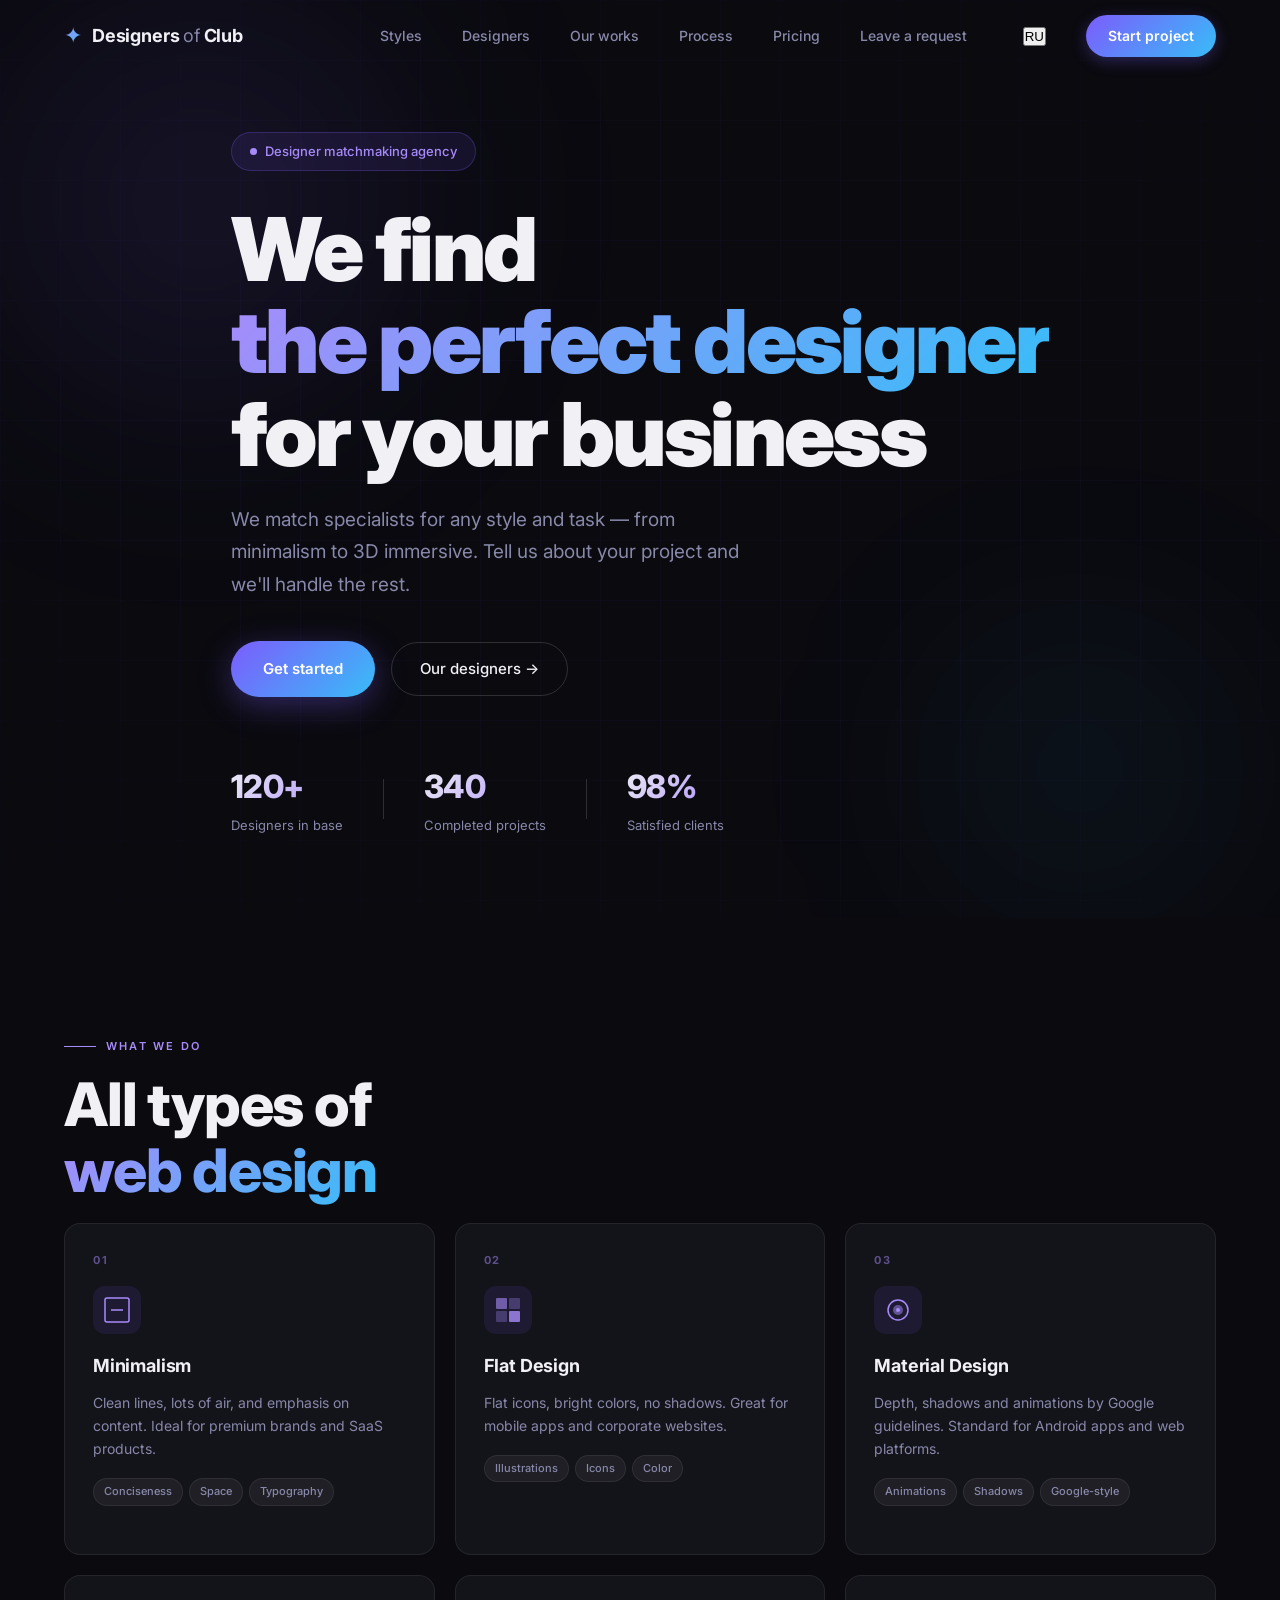
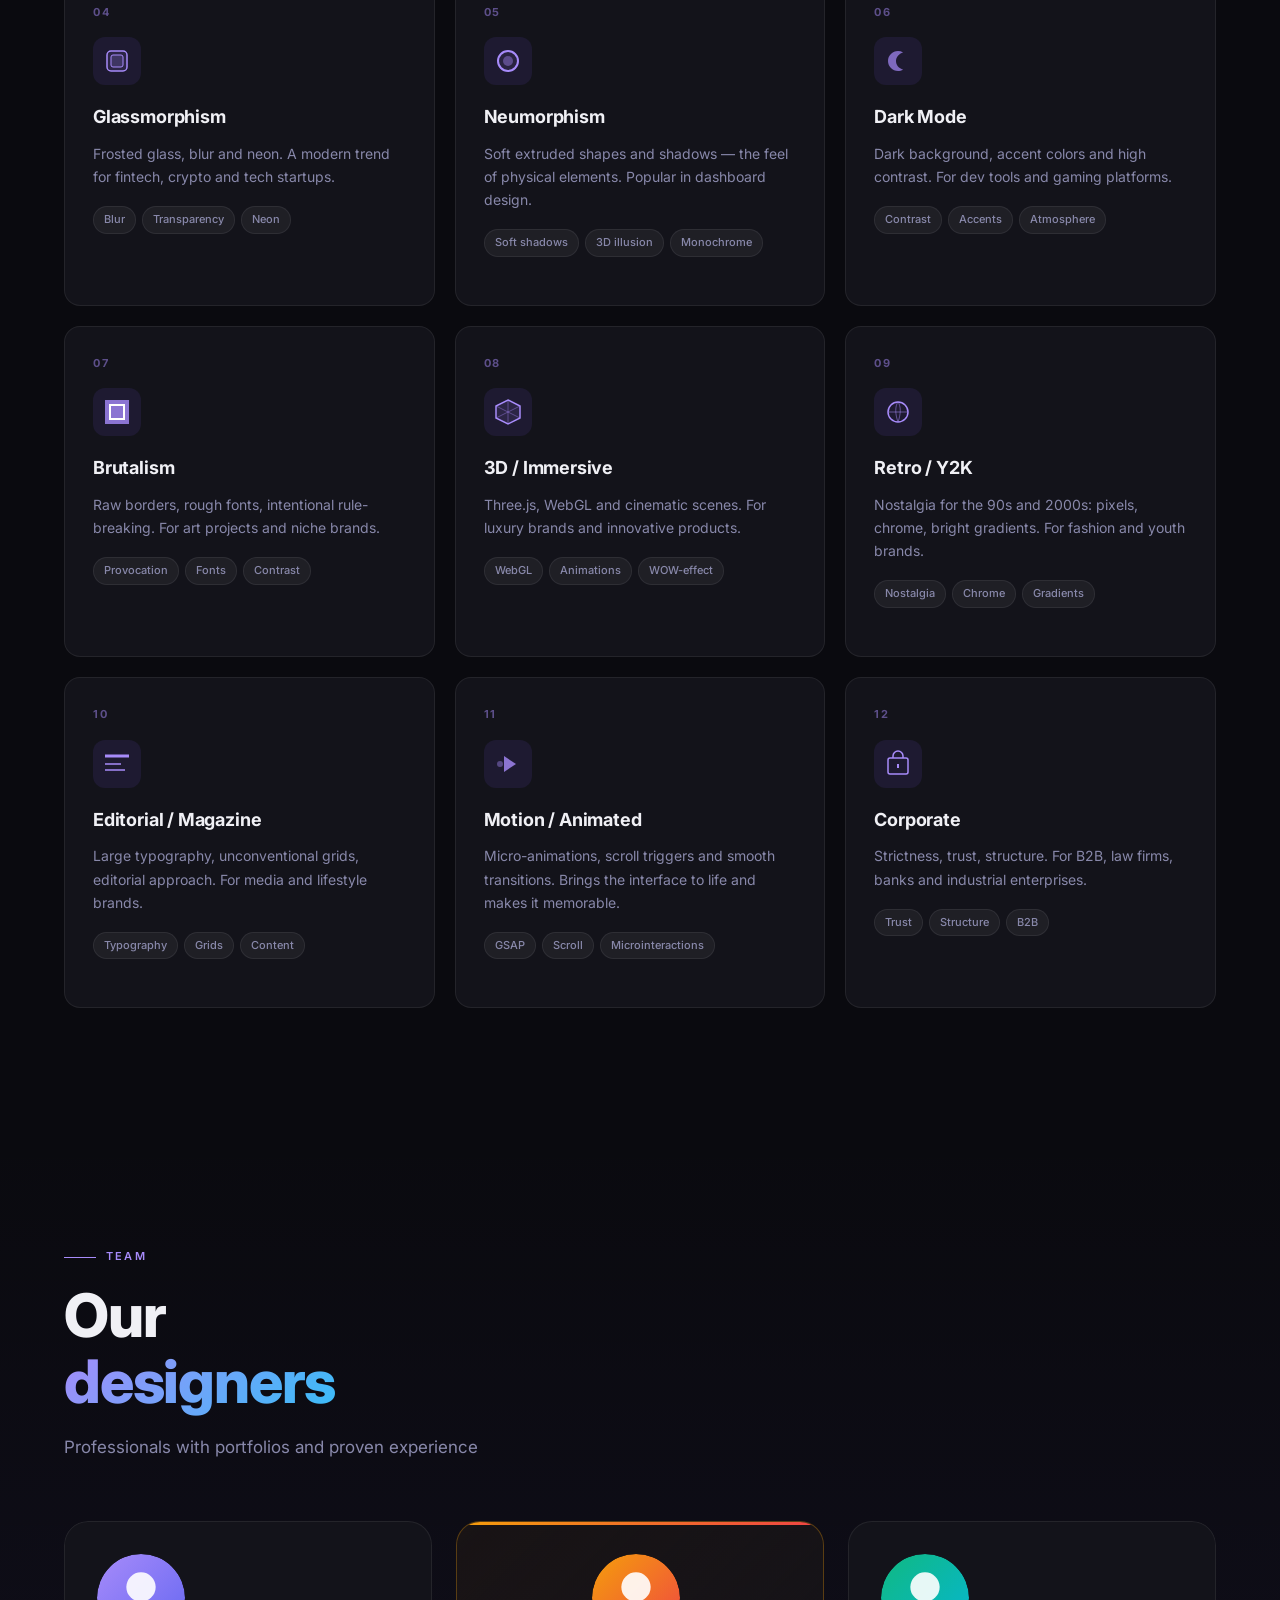
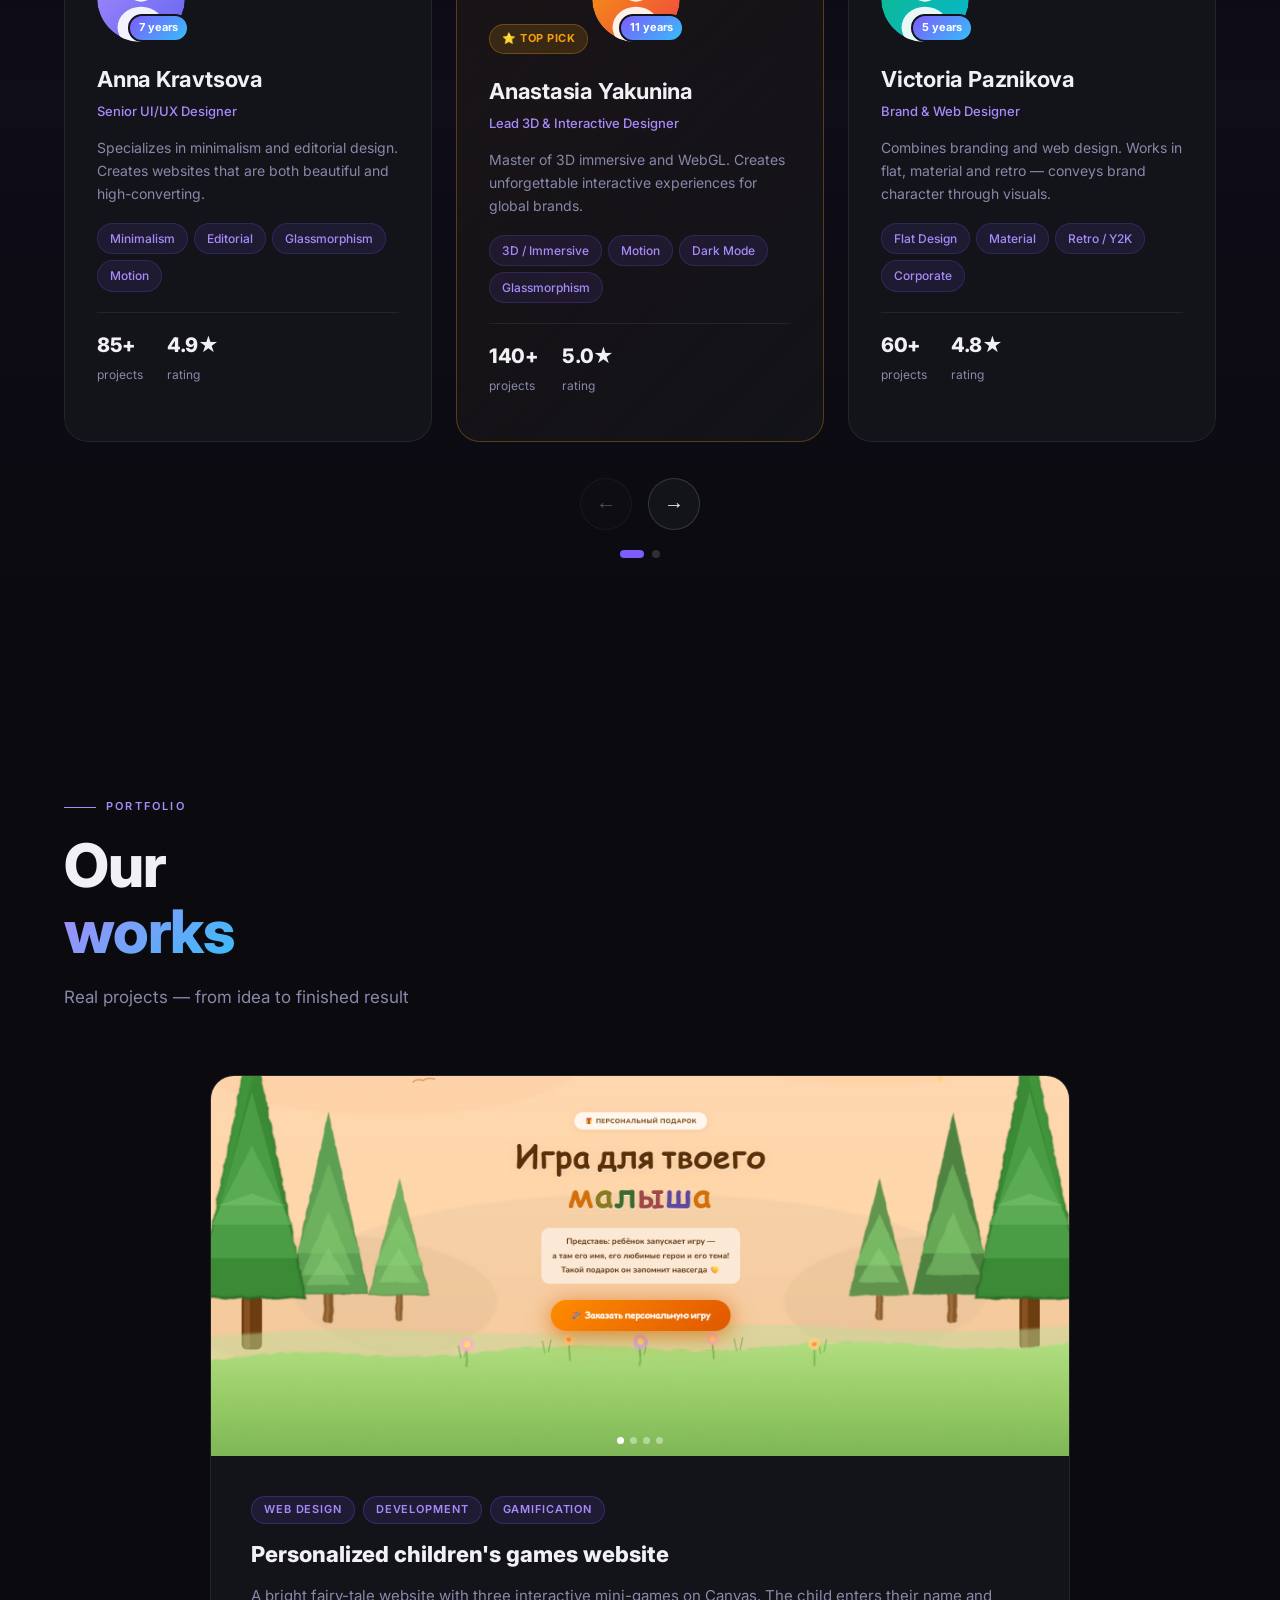
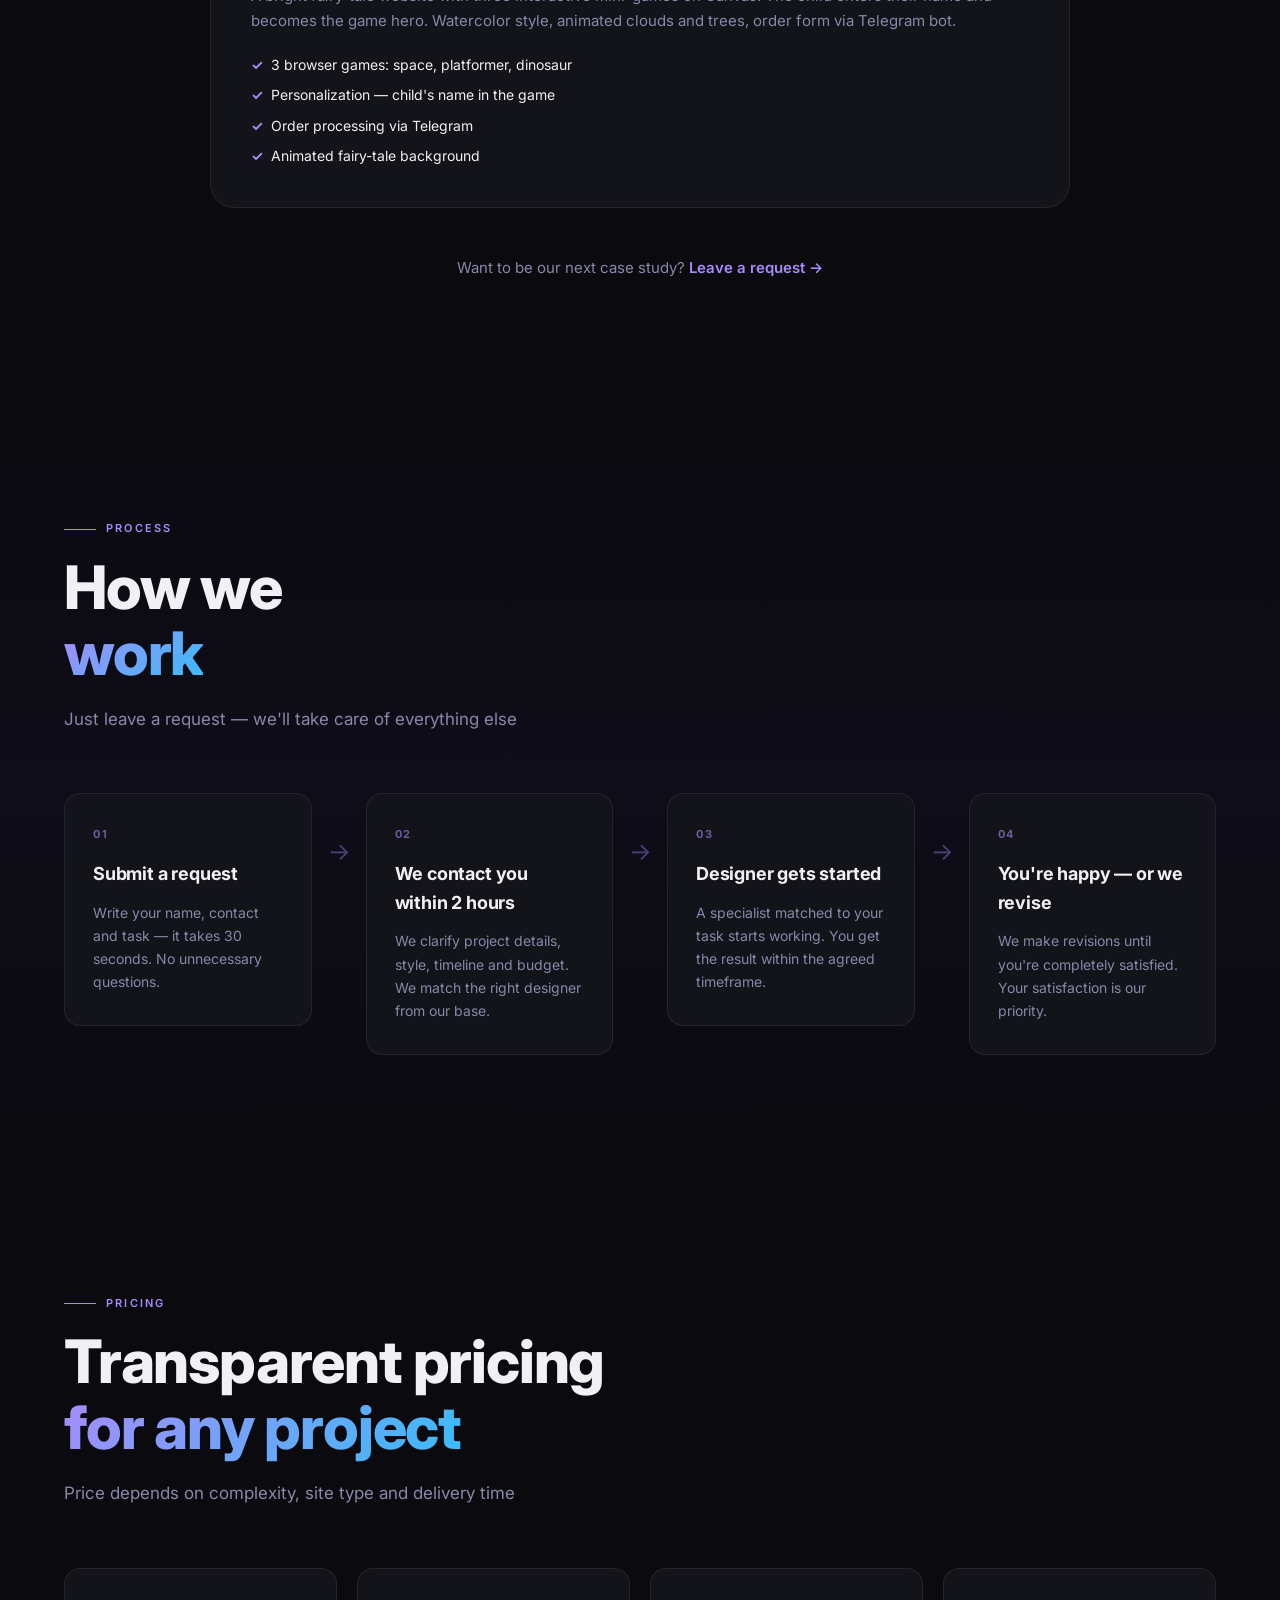
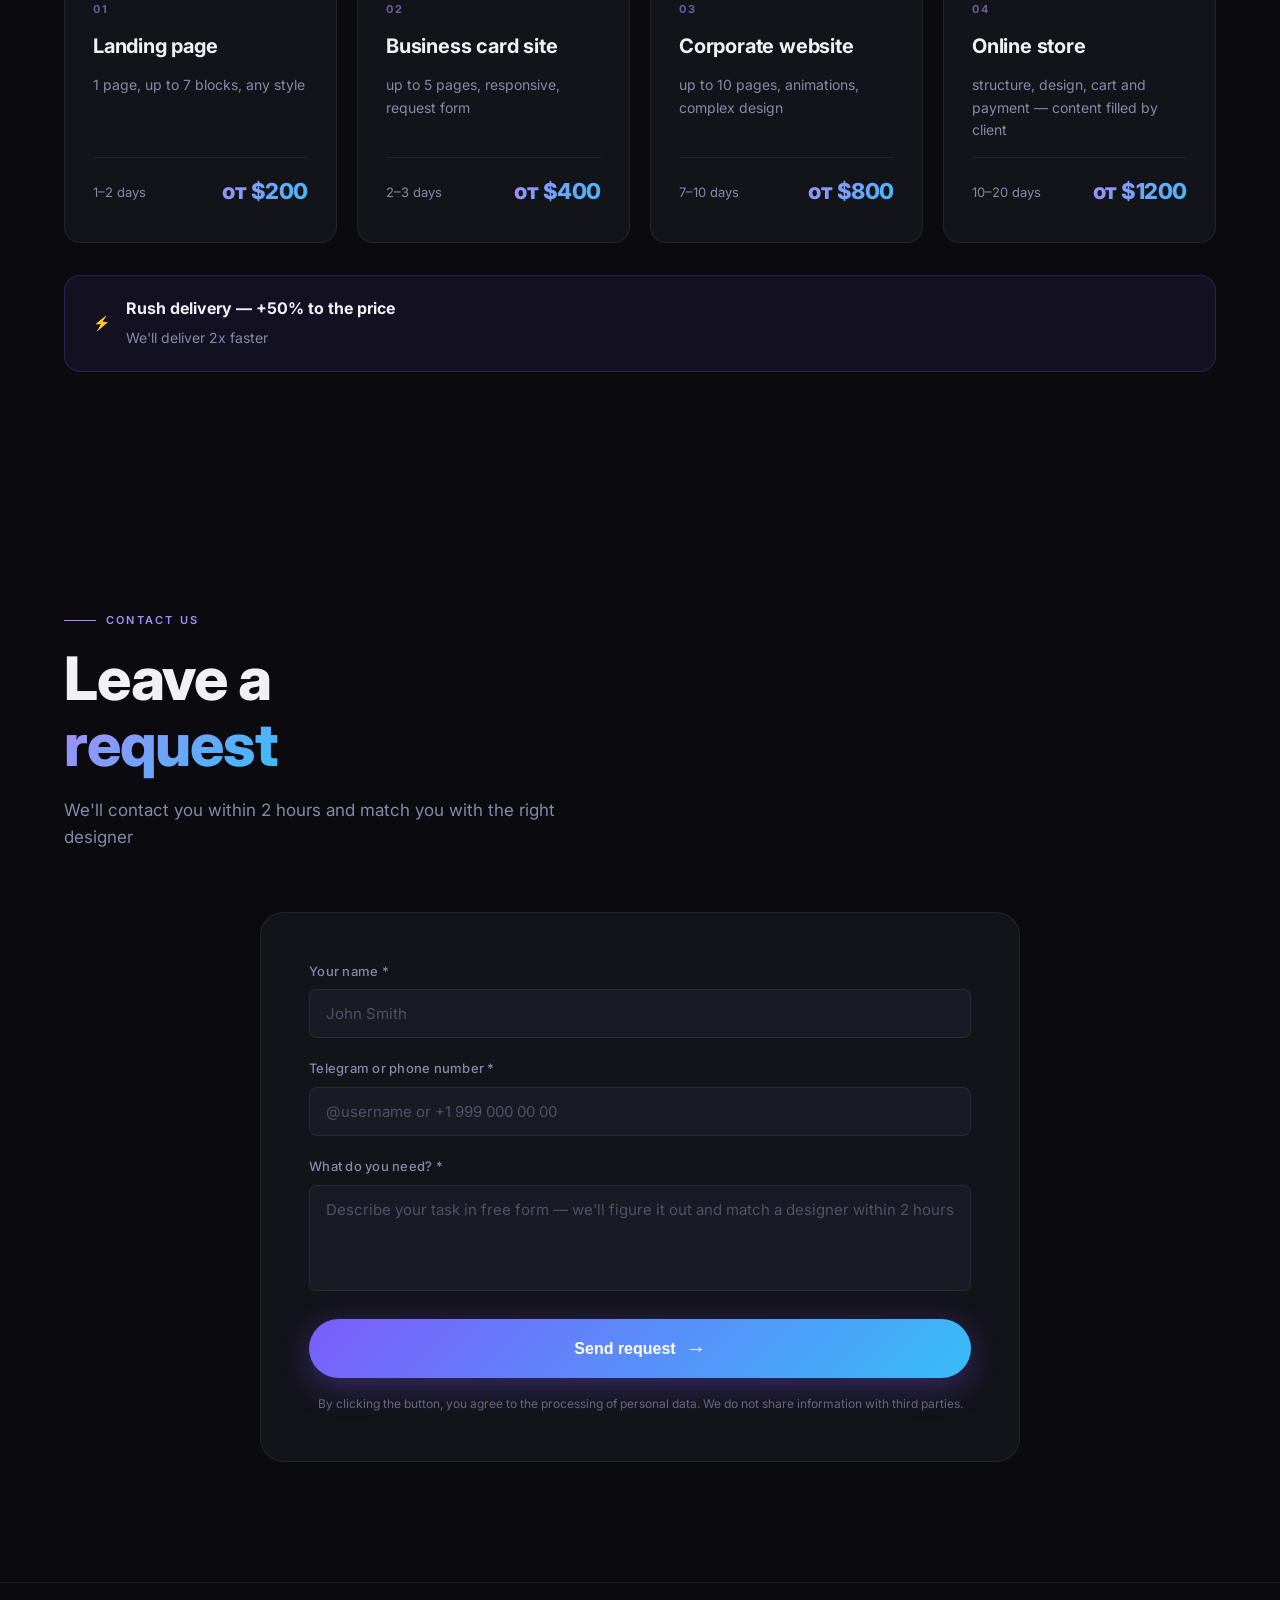
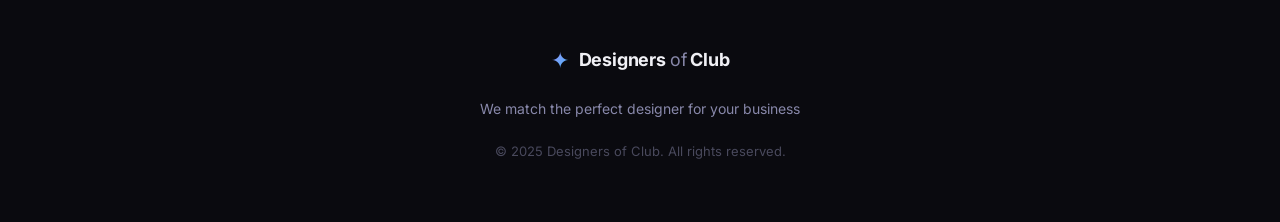
==== commit faf9def5: "Add files via upload" ====
--- a/index.html
+++ b/index.html
@@ -638,7 +638,7 @@
     </div>
   </footer>
 
-  <script src="script.js"></script>
+  <script src="script.js" defer></script>
 </body>
 </html>
 
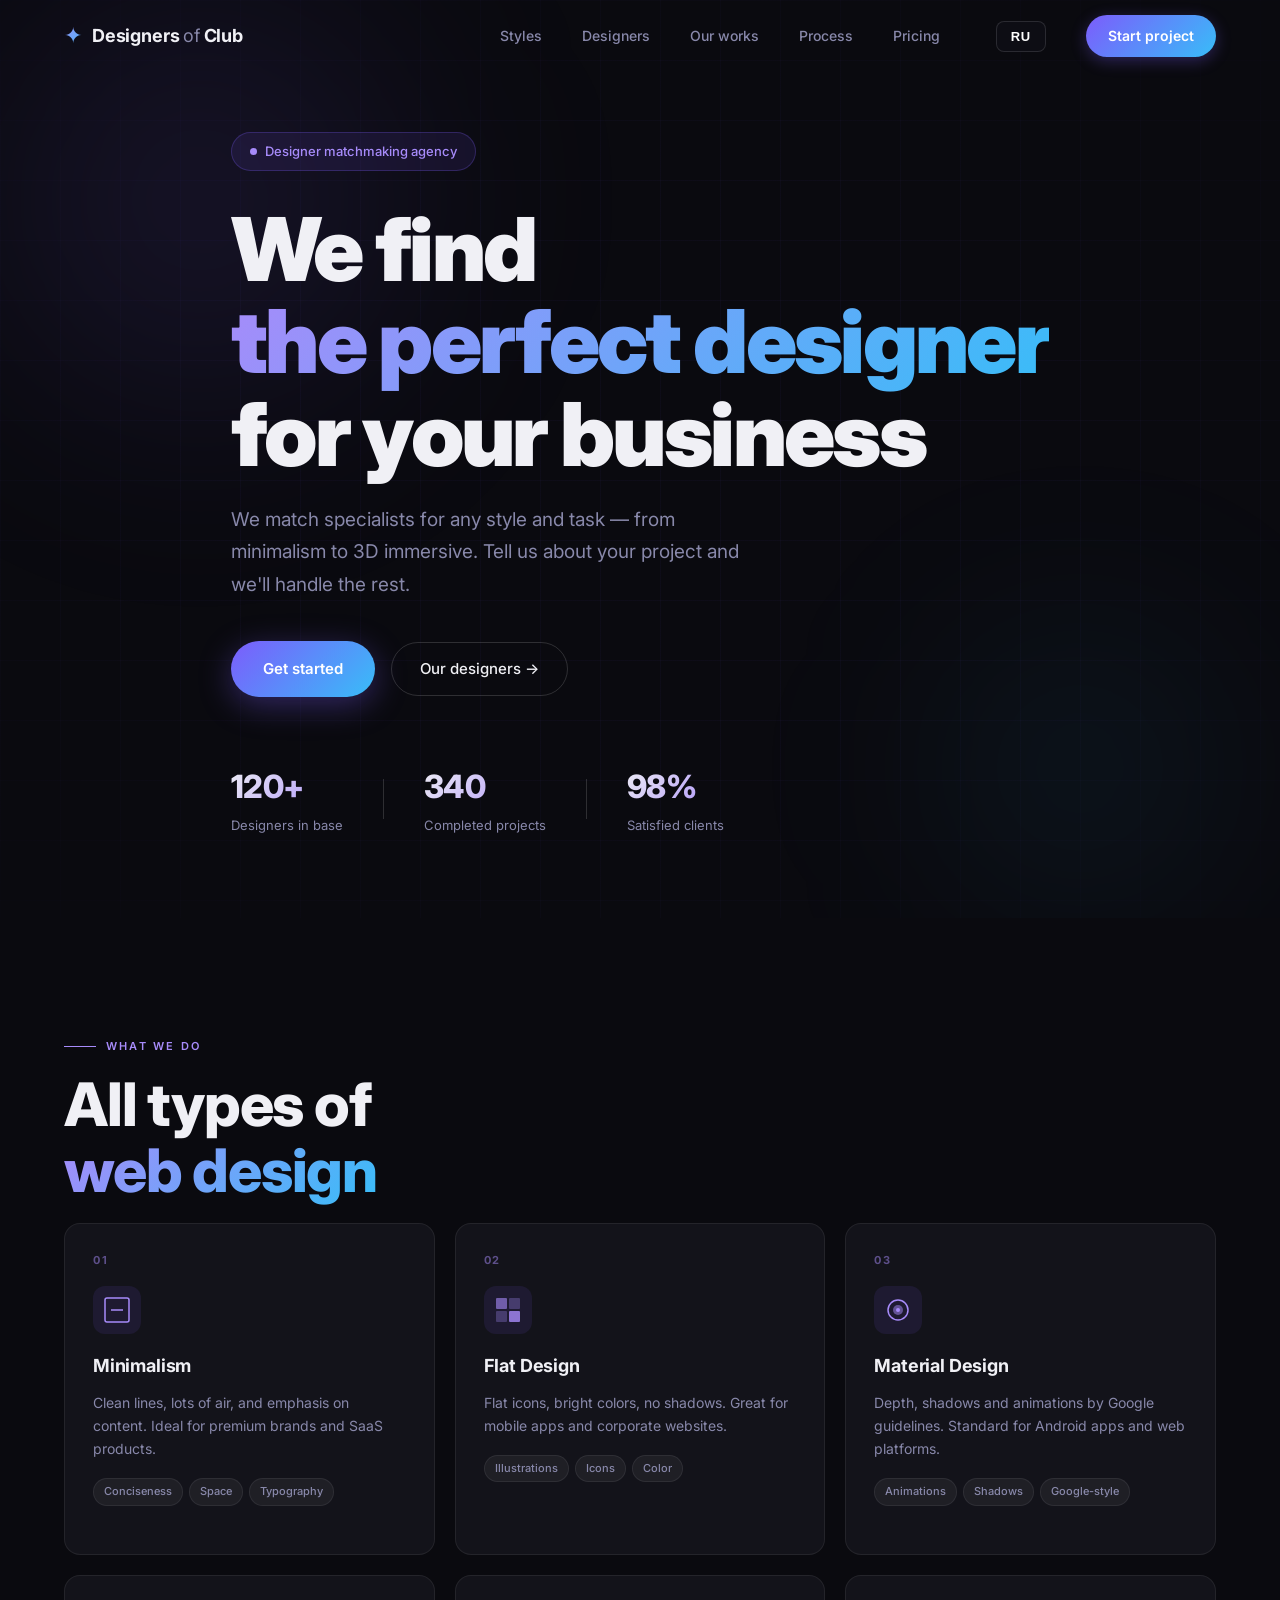
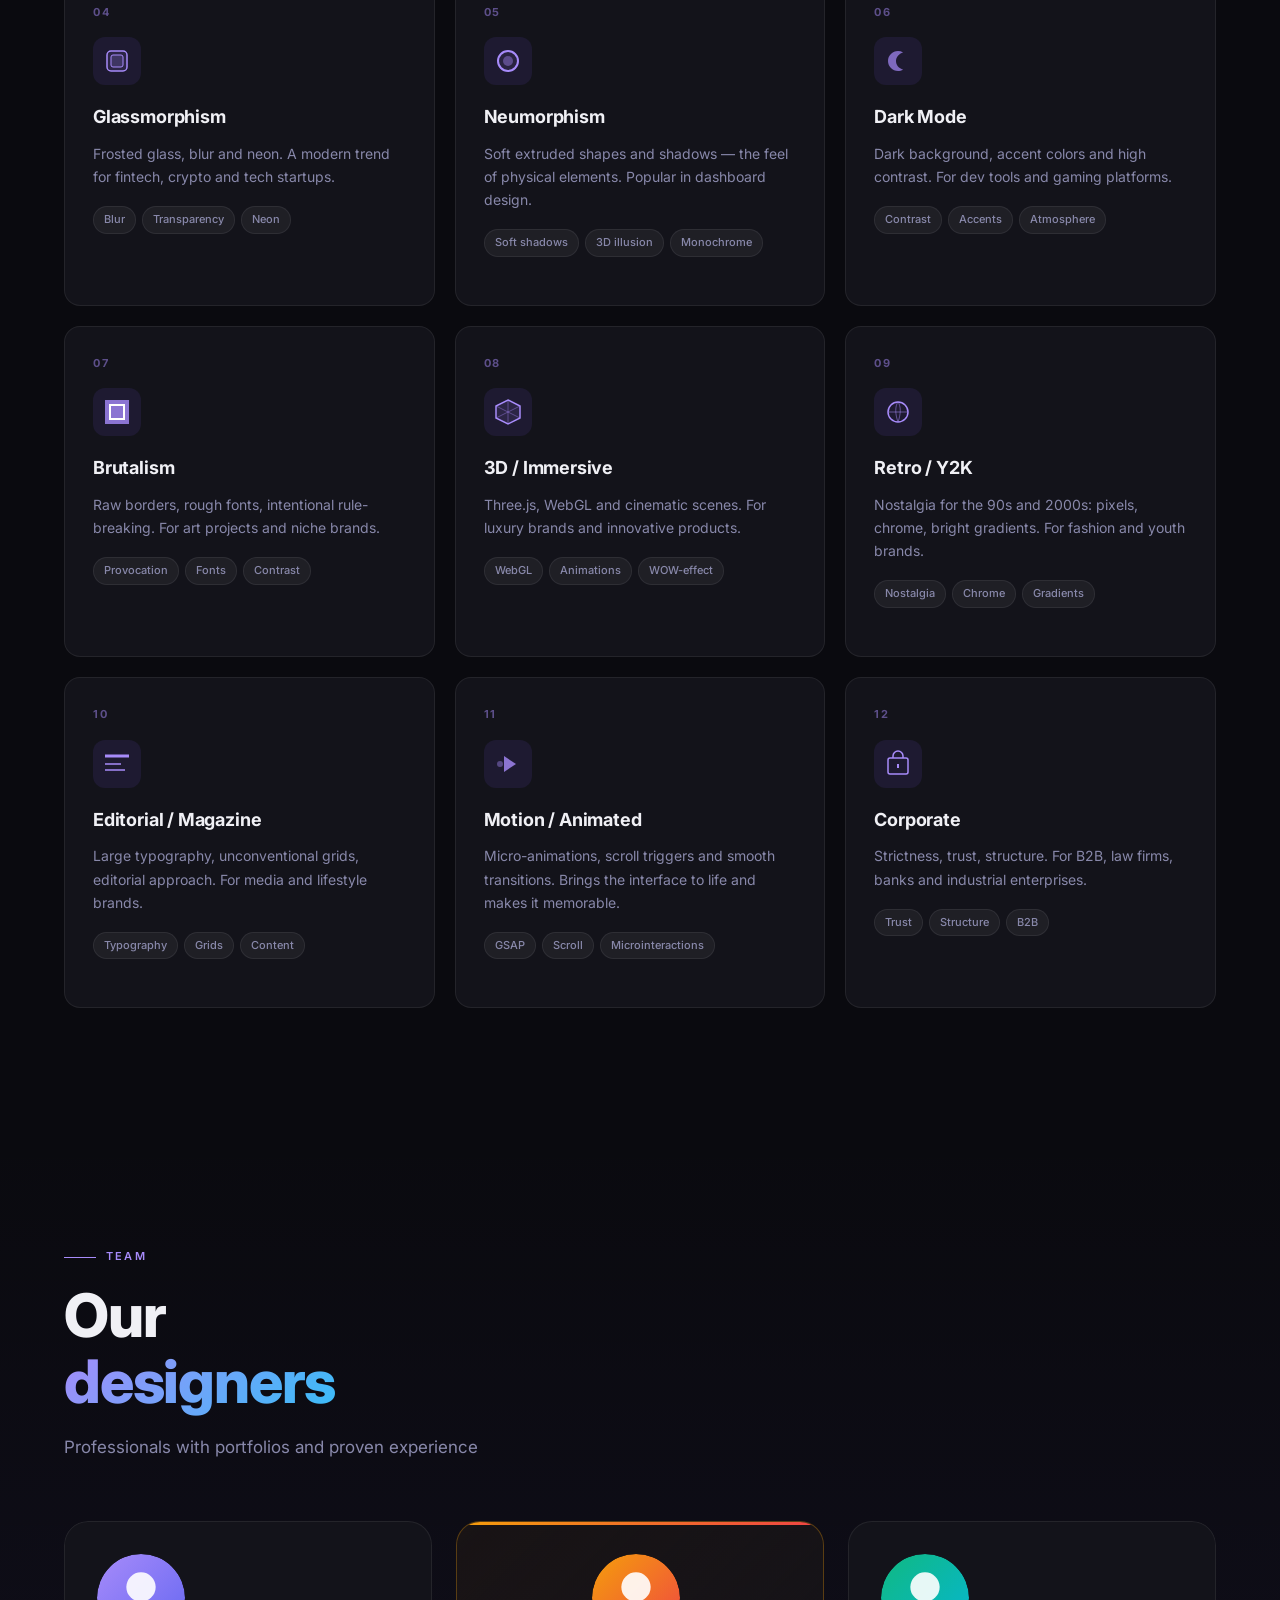
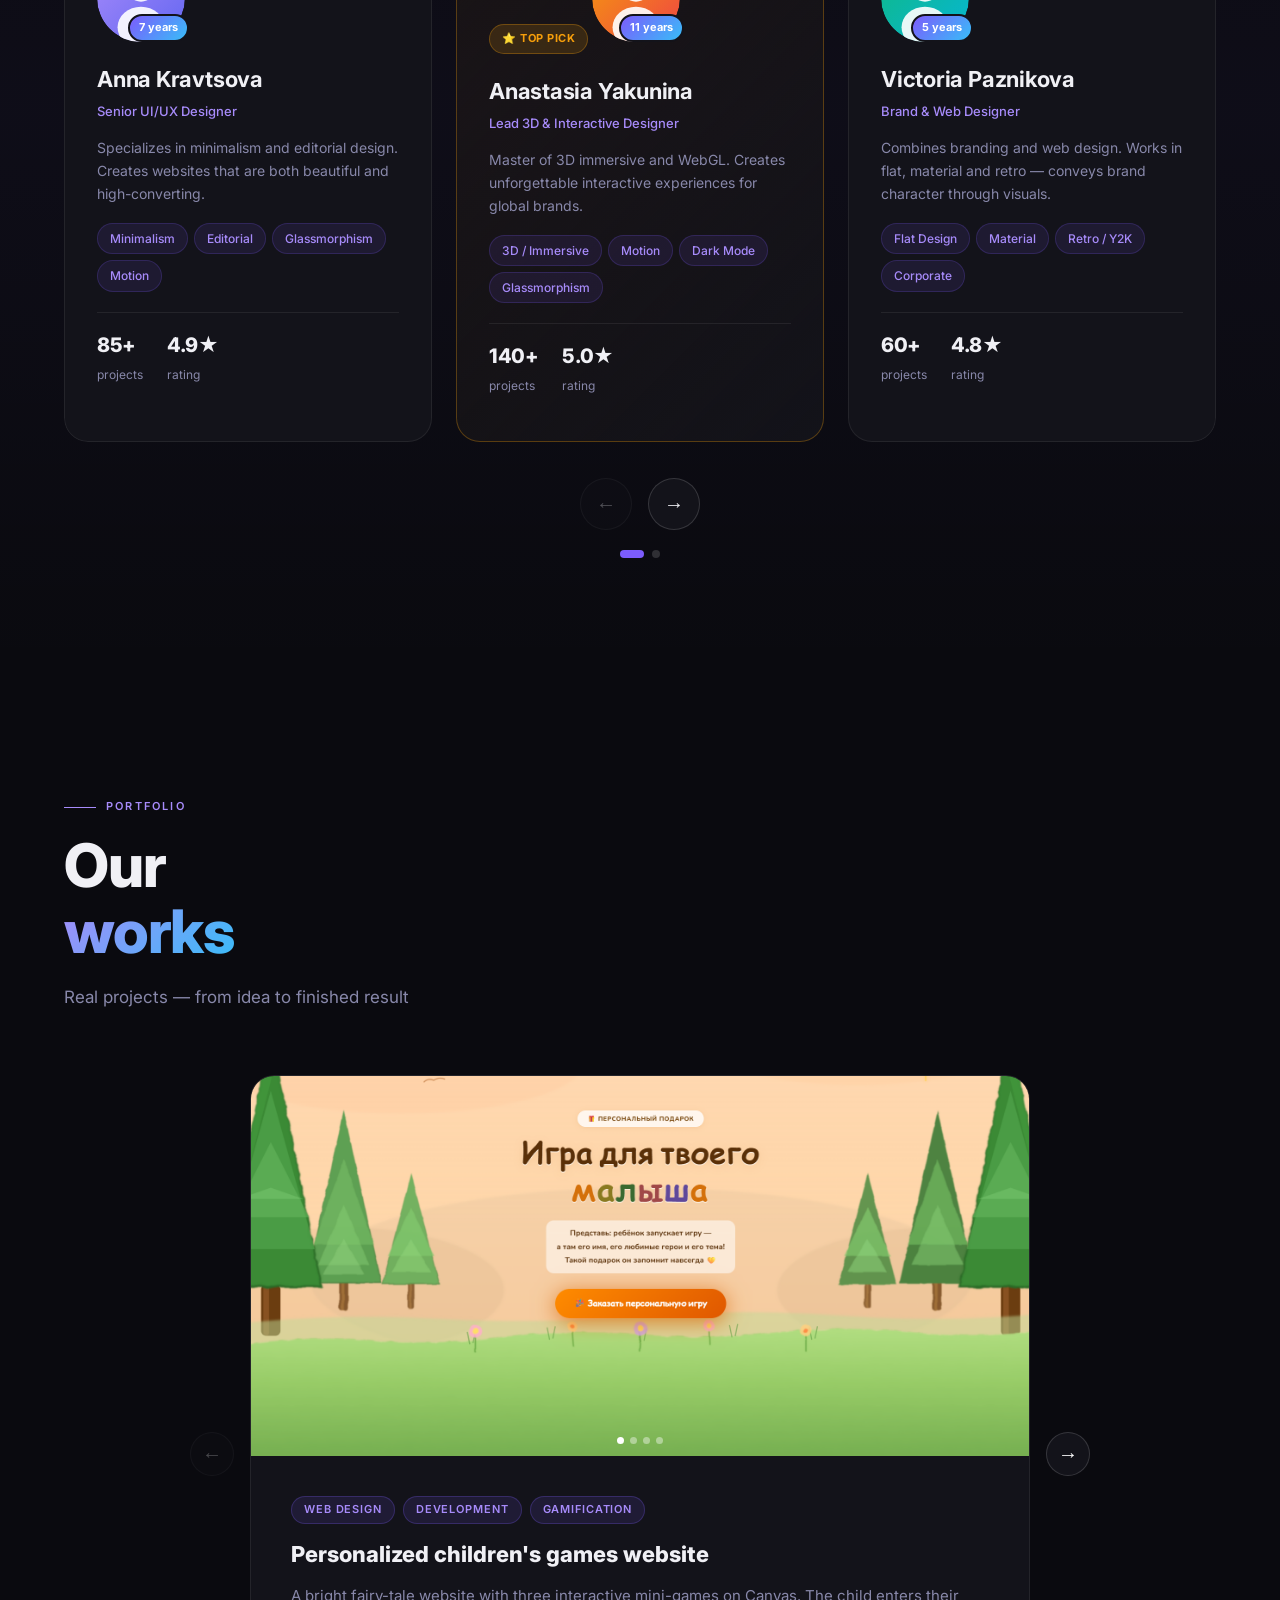
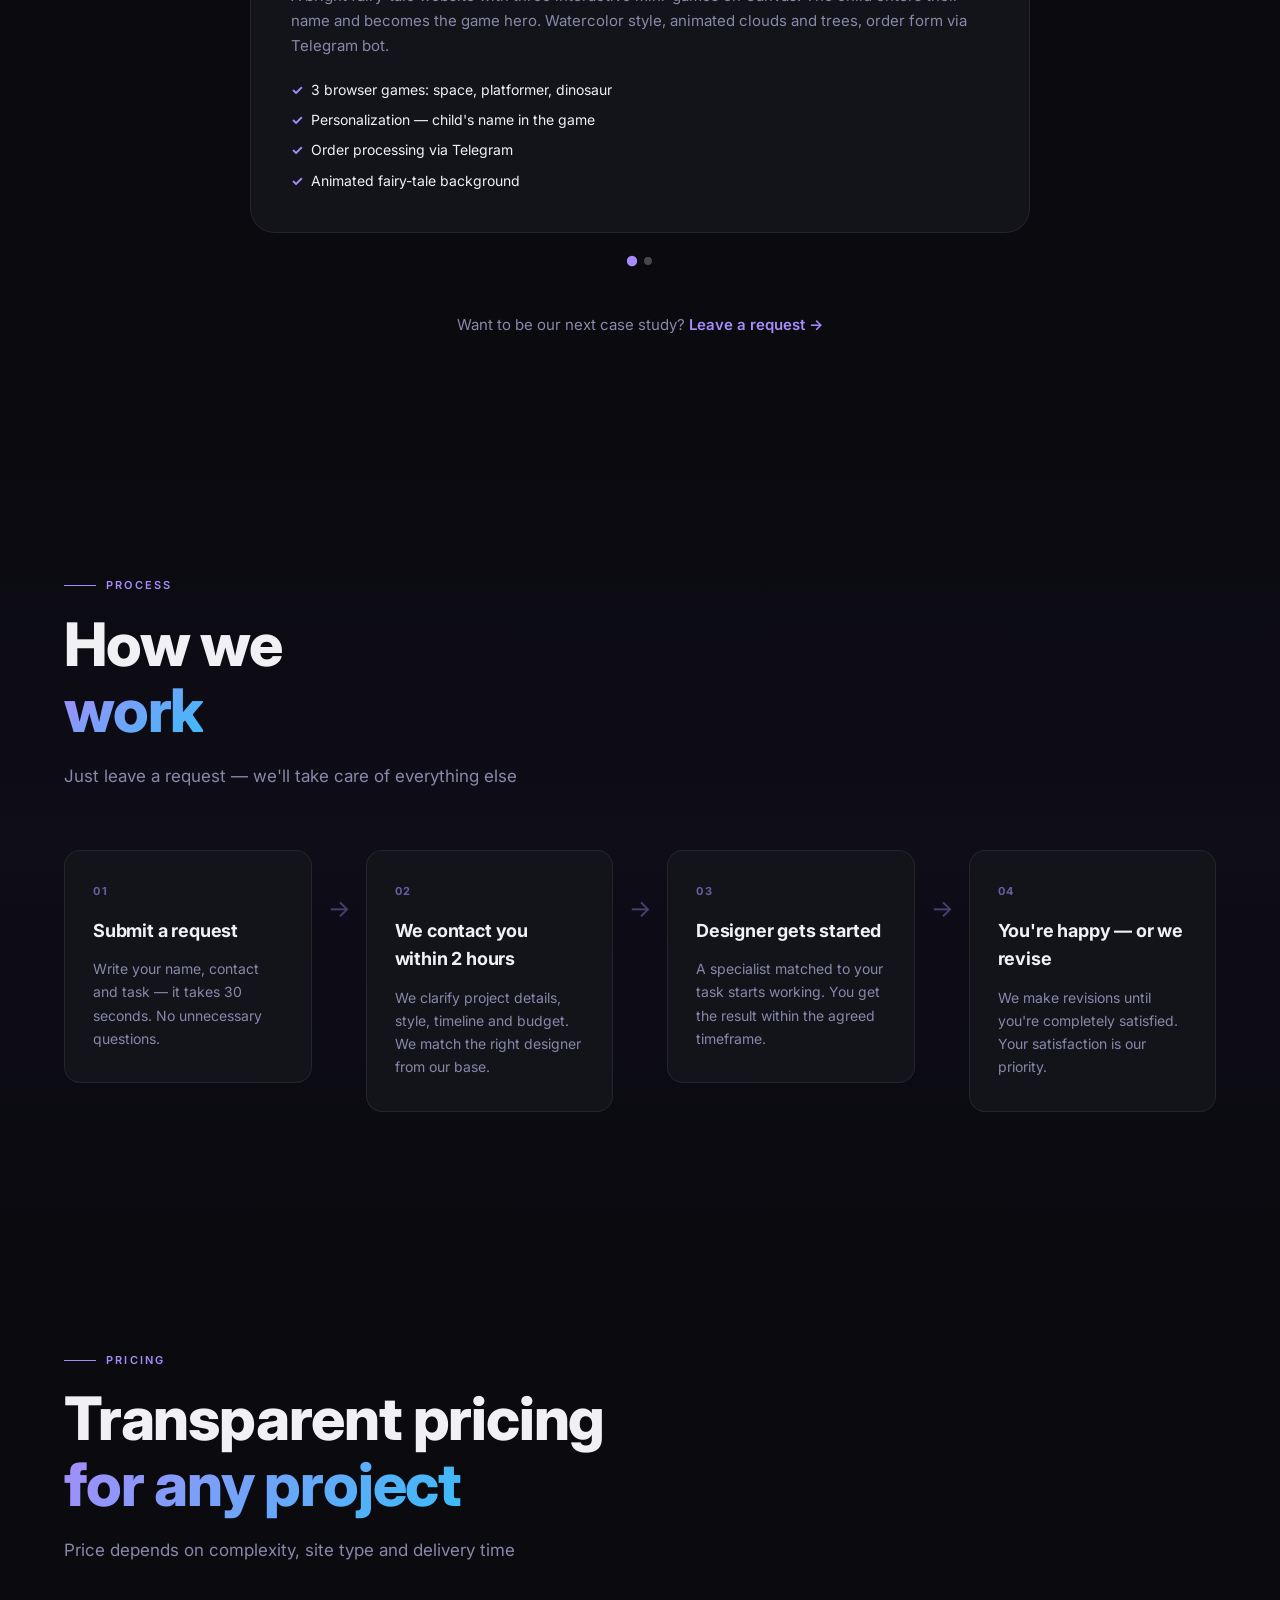
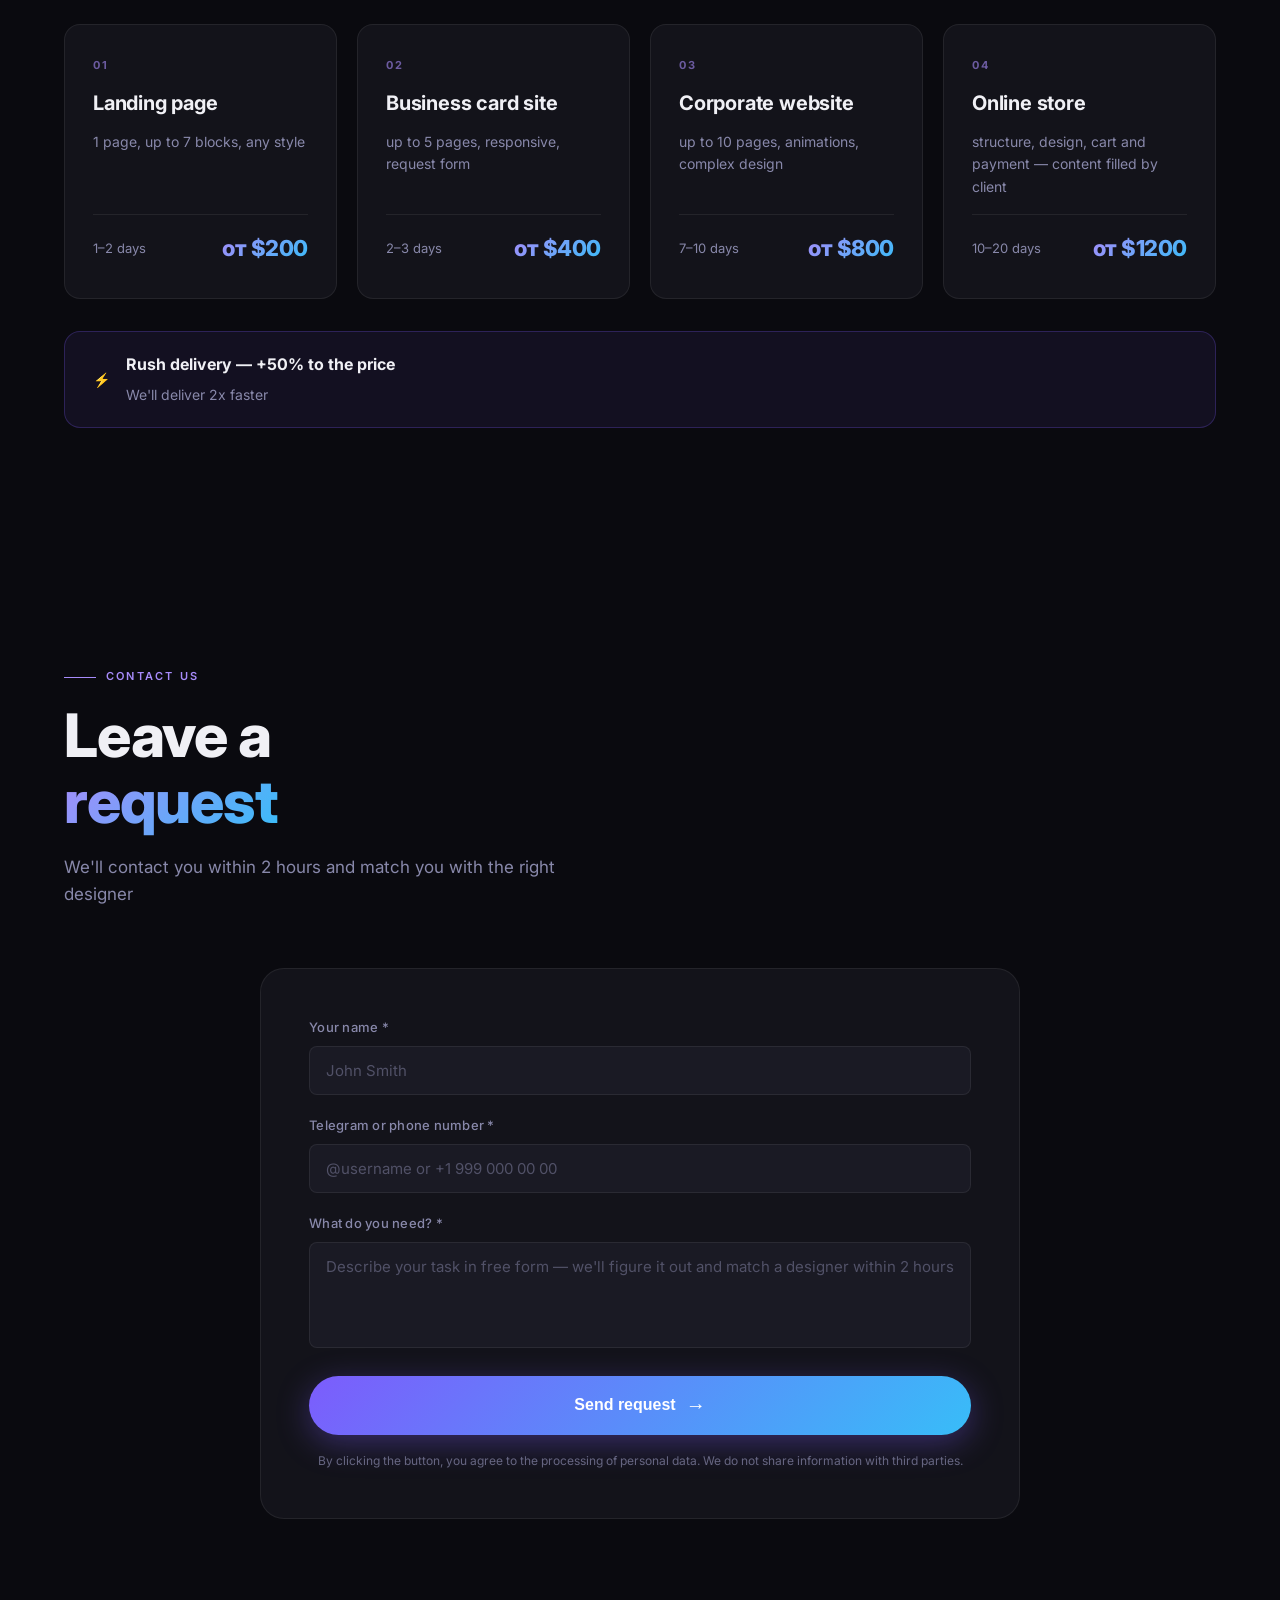
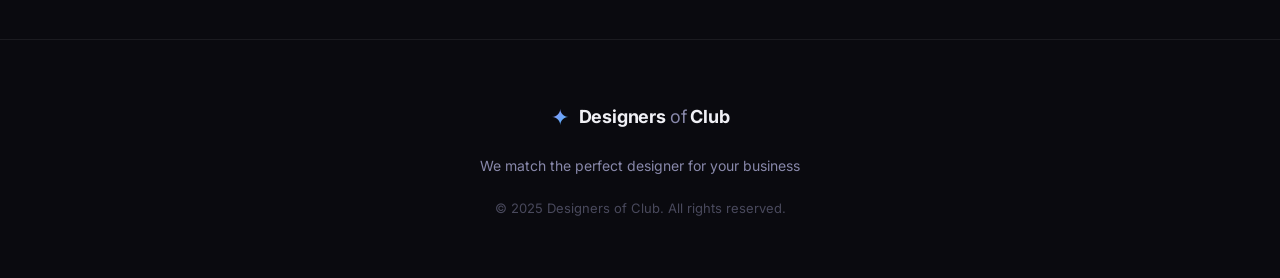
==== commit bde3f7f5: "Add files via upload" ====
--- a/index.html
+++ b/index.html
@@ -445,41 +445,87 @@
       <h2 class="section-title"><span data-ru="Наши" data-en="Our">Наши</span><br/><span class="gradient-text" data-ru="работы" data-en="works">работы</span></h2>
       <p class="section-sub" data-ru="Реальные проекты — от идеи до готового результата" data-en="Real projects — from idea to finished result">Реальные проекты — от идеи до готового результата</p>
 
-      <div class="portfolio-grid">
-
-        <div class="portfolio-card">
-          <div class="portfolio-preview">
-            <div class="portfolio-slides">
-              <img src="portfolio-1.png" class="portfolio-slide active" alt="Главная страница" />
-              <img src="portfolio-2.png" class="portfolio-slide" alt="Каталог игр" />
-              <img src="portfolio-3.png" class="portfolio-slide" alt="Демо игры" />
-              <img src="portfolio-4.png" class="portfolio-slide" alt="Преимущества" />
-            </div>
-            <div class="portfolio-slide-dots">
-              <span class="psdot active"></span>
-              <span class="psdot"></span>
-              <span class="psdot"></span>
-              <span class="psdot"></span>
-            </div>
-          </div>
-          <div class="portfolio-info">
-            <div class="portfolio-tags">
-              <span class="ptag" data-ru="Веб-дизайн" data-en="Web design">Веб-дизайн</span>
-              <span class="ptag" data-ru="Разработка" data-en="Development">Разработка</span>
-              <span class="ptag" data-ru="Геймификация" data-en="Gamification">Геймификация</span>
-            </div>
-            <h3 class="portfolio-title" data-ru="Сайт персонализированных детских игр" data-en="Personalized children's games website">Сайт персонализированных детских игр</h3>
-            <p class="portfolio-desc" data-ru="Яркий сказочный сайт с тремя интерактивными мини-играми на Canvas. Ребёнок вводит имя — и становится героем игры. Акварельный стиль, анимированные облака и деревья, форма заказа через Telegram-бот." data-en="A bright fairy-tale website with three interactive mini-games on Canvas. The child enters their name and becomes the game hero. Watercolor style, animated clouds and trees, order form via Telegram bot.">Яркий сказочный сайт с тремя интерактивными мини-играми на Canvas. Ребёнок вводит имя — и становится героем игры. Акварельный стиль, анимированные облака и деревья, форма заказа через Telegram-бот.</p>
-            <ul class="portfolio-features">
-              <li data-ru="3 браузерных игры: космос, платформер, динозавр" data-en="3 browser games: space, platformer, dinosaur">3 браузерных игры: космос, платформер, динозавр</li>
-              <li data-ru="Персонализация — имя ребёнка в игре" data-en="Personalization — child's name in the game">Персонализация — имя ребёнка в игре</li>
-              <li data-ru="Приём заказов через Telegram" data-en="Order processing via Telegram">Приём заказов через Telegram</li>
-              <li data-ru="Анимированный сказочный фон" data-en="Animated fairy-tale background">Анимированный сказочный фон</li>
-            </ul>
-          </div>
-        </div>
-
-
+      <div class="portfolio-slider-wrap">
+        <button class="portfolio-arrow portfolio-arrow-prev" id="portfolioArrowPrev" aria-label="Предыдущий проект">&#8592;</button>
+
+        <div class="portfolio-slider" id="portfolioSlider">
+
+          <!-- ПРОЕКТ 1: Детские игры -->
+          <div class="portfolio-card">
+            <div class="portfolio-preview">
+              <div class="portfolio-slides">
+                <img src="portfolio-1.png" class="portfolio-slide active" alt="Главная страница" />
+                <img src="portfolio-2.png" class="portfolio-slide" alt="Каталог игр" />
+                <img src="portfolio-3.png" class="portfolio-slide" alt="Демо игры" />
+                <img src="portfolio-4.png" class="portfolio-slide" alt="Преимущества" />
+              </div>
+              <div class="portfolio-slide-dots">
+                <span class="psdot active"></span>
+                <span class="psdot"></span>
+                <span class="psdot"></span>
+                <span class="psdot"></span>
+              </div>
+            </div>
+            <div class="portfolio-info">
+              <div class="portfolio-tags">
+                <span class="ptag" data-ru="Веб-дизайн" data-en="Web design">Веб-дизайн</span>
+                <span class="ptag" data-ru="Разработка" data-en="Development">Разработка</span>
+                <span class="ptag" data-ru="Геймификация" data-en="Gamification">Геймификация</span>
+              </div>
+              <h3 class="portfolio-title" data-ru="Сайт персонализированных детских игр" data-en="Personalized children's games website">Сайт персонализированных детских игр</h3>
+              <p class="portfolio-desc" data-ru="Яркий сказочный сайт с тремя интерактивными мини-играми на Canvas. Ребёнок вводит имя — и становится героем игры. Акварельный стиль, анимированные облака и деревья, форма заказа через Telegram-бот." data-en="A bright fairy-tale website with three interactive mini-games on Canvas. The child enters their name and becomes the game hero. Watercolor style, animated clouds and trees, order form via Telegram bot.">Яркий сказочный сайт с тремя интерактивными мини-играми на Canvas. Ребёнок вводит имя — и становится героем игры. Акварельный стиль, анимированные облака и деревья, форма заказа через Telegram-бот.</p>
+              <ul class="portfolio-features">
+                <li data-ru="3 браузерных игры: космос, платформер, динозавр" data-en="3 browser games: space, platformer, dinosaur">3 браузерных игры: космос, платформер, динозавр</li>
+                <li data-ru="Персонализация — имя ребёнка в игре" data-en="Personalization — child's name in the game">Персонализация — имя ребёнка в игре</li>
+                <li data-ru="Приём заказов через Telegram" data-en="Order processing via Telegram">Приём заказов через Telegram</li>
+                <li data-ru="Анимированный сказочный фон" data-en="Animated fairy-tale background">Анимированный сказочный фон</li>
+              </ul>
+            </div>
+          </div>
+
+          <!-- ПРОЕКТ 2: Georgia Wild -->
+          <div class="portfolio-card">
+            <div class="portfolio-preview">
+              <div class="portfolio-slides portfolio-slides-2">
+                <img src="portfolio-5.jpg" class="portfolio-slide-2 active" alt="Georgia Wild — главная" />
+                <img src="portfolio-6.jpg" class="portfolio-slide-2" alt="Georgia Wild — туры" />
+                <img src="portfolio-7.jpg" class="portfolio-slide-2" alt="Georgia Wild — трансфер" />
+                <img src="portfolio-8.jpg" class="portfolio-slide-2" alt="Georgia Wild — галерея" />
+                <img src="portfolio-9.jpg" class="portfolio-slide-2" alt="Georgia Wild — отзывы" />
+              </div>
+              <div class="portfolio-slide-dots portfolio-slide-dots-2">
+                <span class="psdot2 active"></span>
+                <span class="psdot2"></span>
+                <span class="psdot2"></span>
+                <span class="psdot2"></span>
+                <span class="psdot2"></span>
+              </div>
+            </div>
+            <div class="portfolio-info">
+              <div class="portfolio-tags">
+                <span class="ptag" data-ru="Веб-дизайн" data-en="Web design">Веб-дизайн</span>
+                <span class="ptag" data-ru="Туризм" data-en="Tourism">Туризм</span>
+                <span class="ptag" data-ru="Разработка" data-en="Development">Разработка</span>
+              </div>
+              <h3 class="portfolio-title" data-ru="Сайт туристического агентства Georgia Wild" data-en="Georgia Wild — tourism agency website">Сайт туристического агентства Georgia Wild</h3>
+              <p class="portfolio-desc" data-ru="Элегантный сайт для туристического агентства по Грузии. Тёмная шапка с горными пейзажами, каталог туров с ценами, раздел трансфера, галерея и форма бронирования. Заявки приходят в WhatsApp и Telegram." data-en="An elegant website for a Georgia tourism agency. Dark hero with mountain landscapes, tour catalogue with prices, transfer section, gallery and booking form. Requests arrive via WhatsApp and Telegram.">Элегантный сайт для туристического агентства по Грузии. Тёмная шапка с горными пейзажами, каталог туров с ценами, раздел трансфера, галерея и форма бронирования. Заявки приходят в WhatsApp и Telegram.</p>
+              <ul class="portfolio-features">
+                <li data-ru="6 туров с описанием, ценами и кнопкой бронирования" data-en="6 tours with descriptions, prices and booking button">6 туров с описанием, ценами и кнопкой бронирования</li>
+                <li data-ru="Раздел трансфера с маршрутами и расстояниями" data-en="Transfer section with routes and distances">Раздел трансфера с маршрутами и расстояниями</li>
+                <li data-ru="Галерея пейзажей Грузии" data-en="Gallery of Georgian landscapes">Галерея пейзажей Грузии</li>
+                <li data-ru="Форма заявки с отправкой в Telegram" data-en="Request form with Telegram delivery">Форма заявки с отправкой в Telegram</li>
+              </ul>
+            </div>
+          </div>
+
+        </div>
+
+        <button class="portfolio-arrow portfolio-arrow-next" id="portfolioArrowNext" aria-label="Следующий проект">&#8594;</button>
+      </div>
+
+      <div class="portfolio-project-dots" id="portfolioProjectDots">
+        <span class="pp-dot active"></span>
+        <span class="pp-dot"></span>
       </div>
 
       <p class="portfolio-note"><span data-ru="Хотите стать нашим следующим кейсом?" data-en="Want to be our next case study?">Хотите стать нашим следующим кейсом?</span> <a href="#request" class="portfolio-link" data-ru="Оставьте заявку →" data-en="Leave a request →">Оставьте заявку →</a></p>
--- a/style.css
+++ b/style.css
@@ -179,6 +179,7 @@
   transition: all 0.2s;
 }
 .nav-links a:hover { color: var(--text); background: var(--border); }
+.nav-links .mobile-only { display: none; }
 
 .btn-nav {
   padding: 10px 22px;
@@ -193,6 +194,22 @@
   box-shadow: 0 4px 16px rgba(124,92,252,0.3);
 }
 .btn-nav:hover { transform: translateY(-1px); box-shadow: 0 8px 24px rgba(124,92,252,0.5); }
+
+.lang-switcher {
+  background: #0d0d14;
+  border: 1px solid rgba(255,255,255,0.12);
+  color: #fff;
+  font-size: 13px;
+  font-weight: 600;
+  letter-spacing: 0.06em;
+  padding: 7px 14px;
+  border-radius: 8px;
+  cursor: pointer;
+  transition: background 0.2s;
+}
+.lang-switcher:hover {
+  background: #1a1a2e;
+}
 
 .burger {
   display: none;
@@ -849,11 +866,75 @@
   padding: 120px 0;
 }
 
-.portfolio-grid {
+/* ===== PORTFOLIO SLIDER (проекты) ===== */
+.portfolio-slider-wrap {
   margin-top: 64px;
-  display: flex;
-  flex-direction: column;
-  gap: 40px;
+  position: relative;
+  display: flex;
+  align-items: center;
+  gap: 16px;
+  max-width: 900px;
+  margin-left: auto;
+  margin-right: auto;
+}
+
+.portfolio-slider {
+  flex: 1;
+  overflow: hidden;
+  border-radius: 24px;
+}
+
+.portfolio-slider-inner {
+  display: flex;
+  transition: transform 0.45s cubic-bezier(0.4, 0, 0.2, 1);
+}
+
+.portfolio-arrow {
+  flex-shrink: 0;
+  width: 44px;
+  height: 44px;
+  border-radius: 50%;
+  border: 1px solid var(--border-h);
+  background: var(--bg-card);
+  color: #fff;
+  font-size: 20px;
+  cursor: pointer;
+  display: flex;
+  align-items: center;
+  justify-content: center;
+  transition: background 0.2s, border-color 0.2s, opacity 0.2s;
+  z-index: 2;
+}
+
+.portfolio-arrow:hover {
+  background: rgba(124,92,252,0.15);
+  border-color: var(--accent2);
+}
+
+.portfolio-arrow:disabled {
+  opacity: 0.25;
+  cursor: default;
+}
+
+.portfolio-project-dots {
+  display: flex;
+  justify-content: center;
+  gap: 8px;
+  margin-top: 24px;
+}
+
+.pp-dot {
+  width: 8px;
+  height: 8px;
+  border-radius: 50%;
+  background: rgba(255,255,255,0.25);
+  cursor: pointer;
+  transition: background 0.3s, transform 0.3s;
+}
+
+.pp-dot.active {
+  background: var(--accent2);
+  transform: scale(1.3);
 }
 
 .portfolio-card {
@@ -863,8 +944,8 @@
   overflow: hidden;
   display: flex;
   flex-direction: column;
-  max-width: 860px;
-  margin: 0 auto;
+  width: 100%;
+  flex-shrink: 0;
   transition: border-color 0.3s, box-shadow 0.3s;
 }
 
@@ -886,7 +967,8 @@
   position: relative;
 }
 
-.portfolio-slide {
+.portfolio-slide,
+.portfolio-slide-2 {
   position: absolute;
   inset: 0;
   width: 100%;
@@ -897,7 +979,8 @@
   transition: opacity 0.5s ease;
 }
 
-.portfolio-slide.active {
+.portfolio-slide.active,
+.portfolio-slide-2.active {
   opacity: 1;
 }
 
@@ -911,7 +994,8 @@
   z-index: 2;
 }
 
-.psdot {
+.psdot,
+.psdot2 {
   width: 7px;
   height: 7px;
   border-radius: 50%;
@@ -920,7 +1004,8 @@
   transition: background 0.3s;
 }
 
-.psdot.active {
+.psdot.active,
+.psdot2.active {
   background: #fff;
 }
 
@@ -1002,15 +1087,29 @@
   color: var(--accent);
 }
 
+@media (max-width: 768px) {
+  .portfolio-slider-wrap {
+    gap: 8px;
+    margin-top: 40px;
+  }
+  .portfolio-arrow {
+    width: 36px;
+    height: 36px;
+    font-size: 16px;
+  }
+}
+
 @media (max-width: 640px) {
   .portfolio-preview {
     height: 220px;
   }
-}
-
-@media (max-width: 640px) {
   .portfolio-info {
     padding: 24px;
+  }
+  .portfolio-arrow {
+    width: 32px;
+    height: 32px;
+    font-size: 14px;
   }
 }
 
@@ -1284,6 +1383,7 @@
     gap: 4px;
   }
   .nav-links.open a { padding: 14px 20px; border-radius: var(--radius-sm); font-size: 16px; }
+  .nav-links.open .mobile-only { display: block; }
 
   .hero-title { font-size: clamp(38px, 9vw, 64px); }
   .form-row { grid-template-columns: 1fr; }
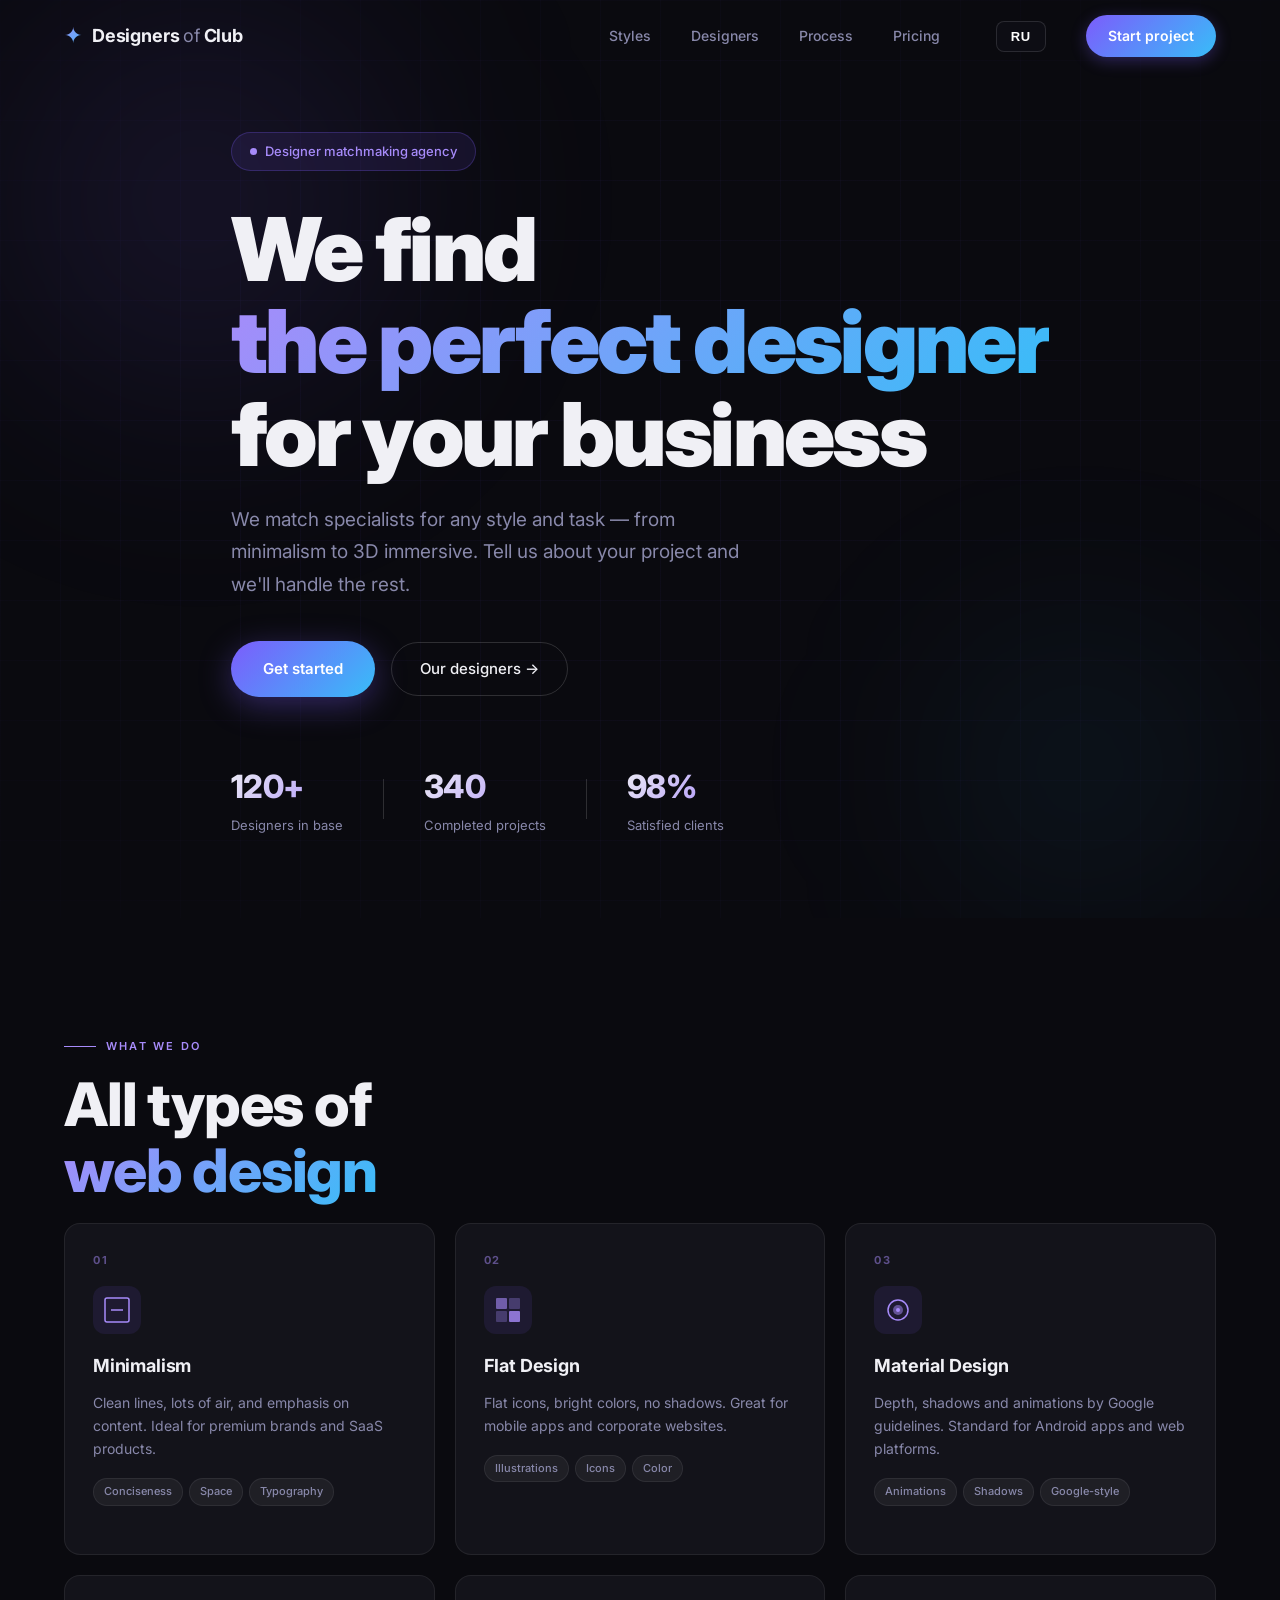
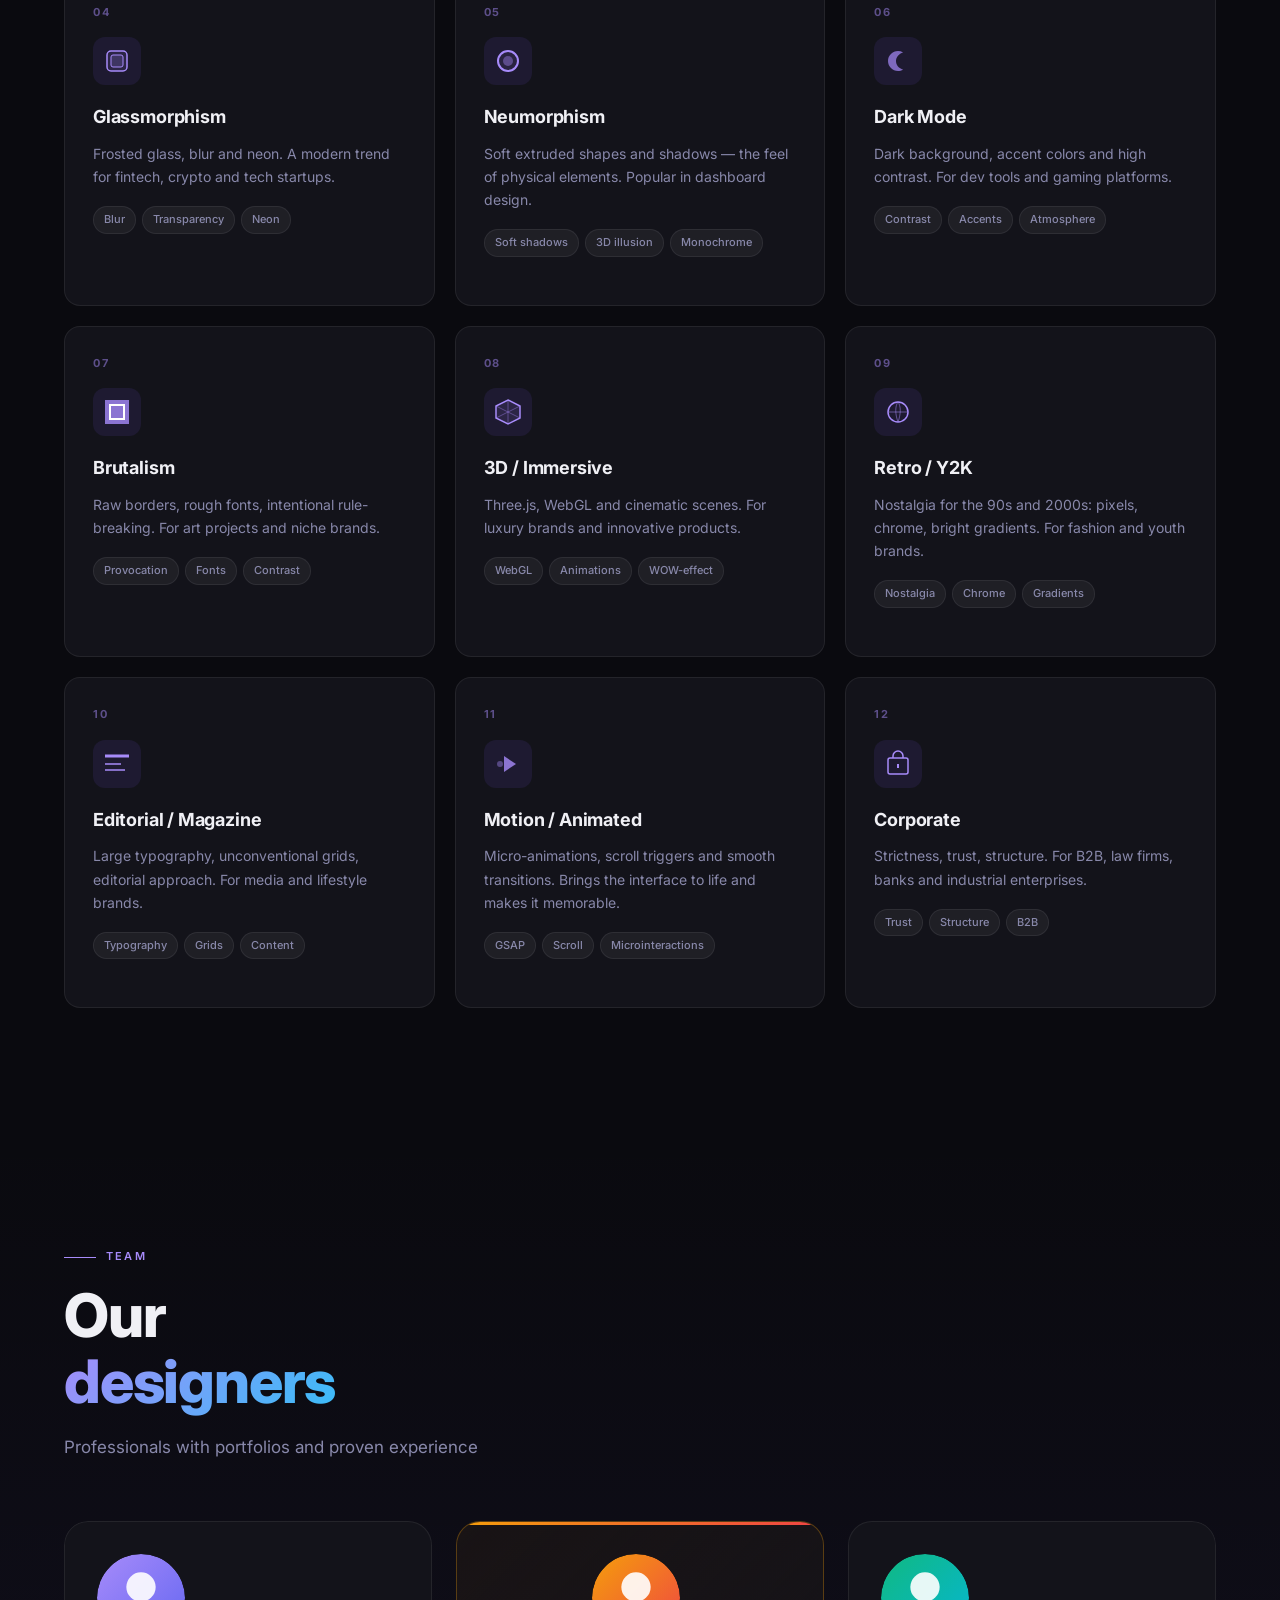
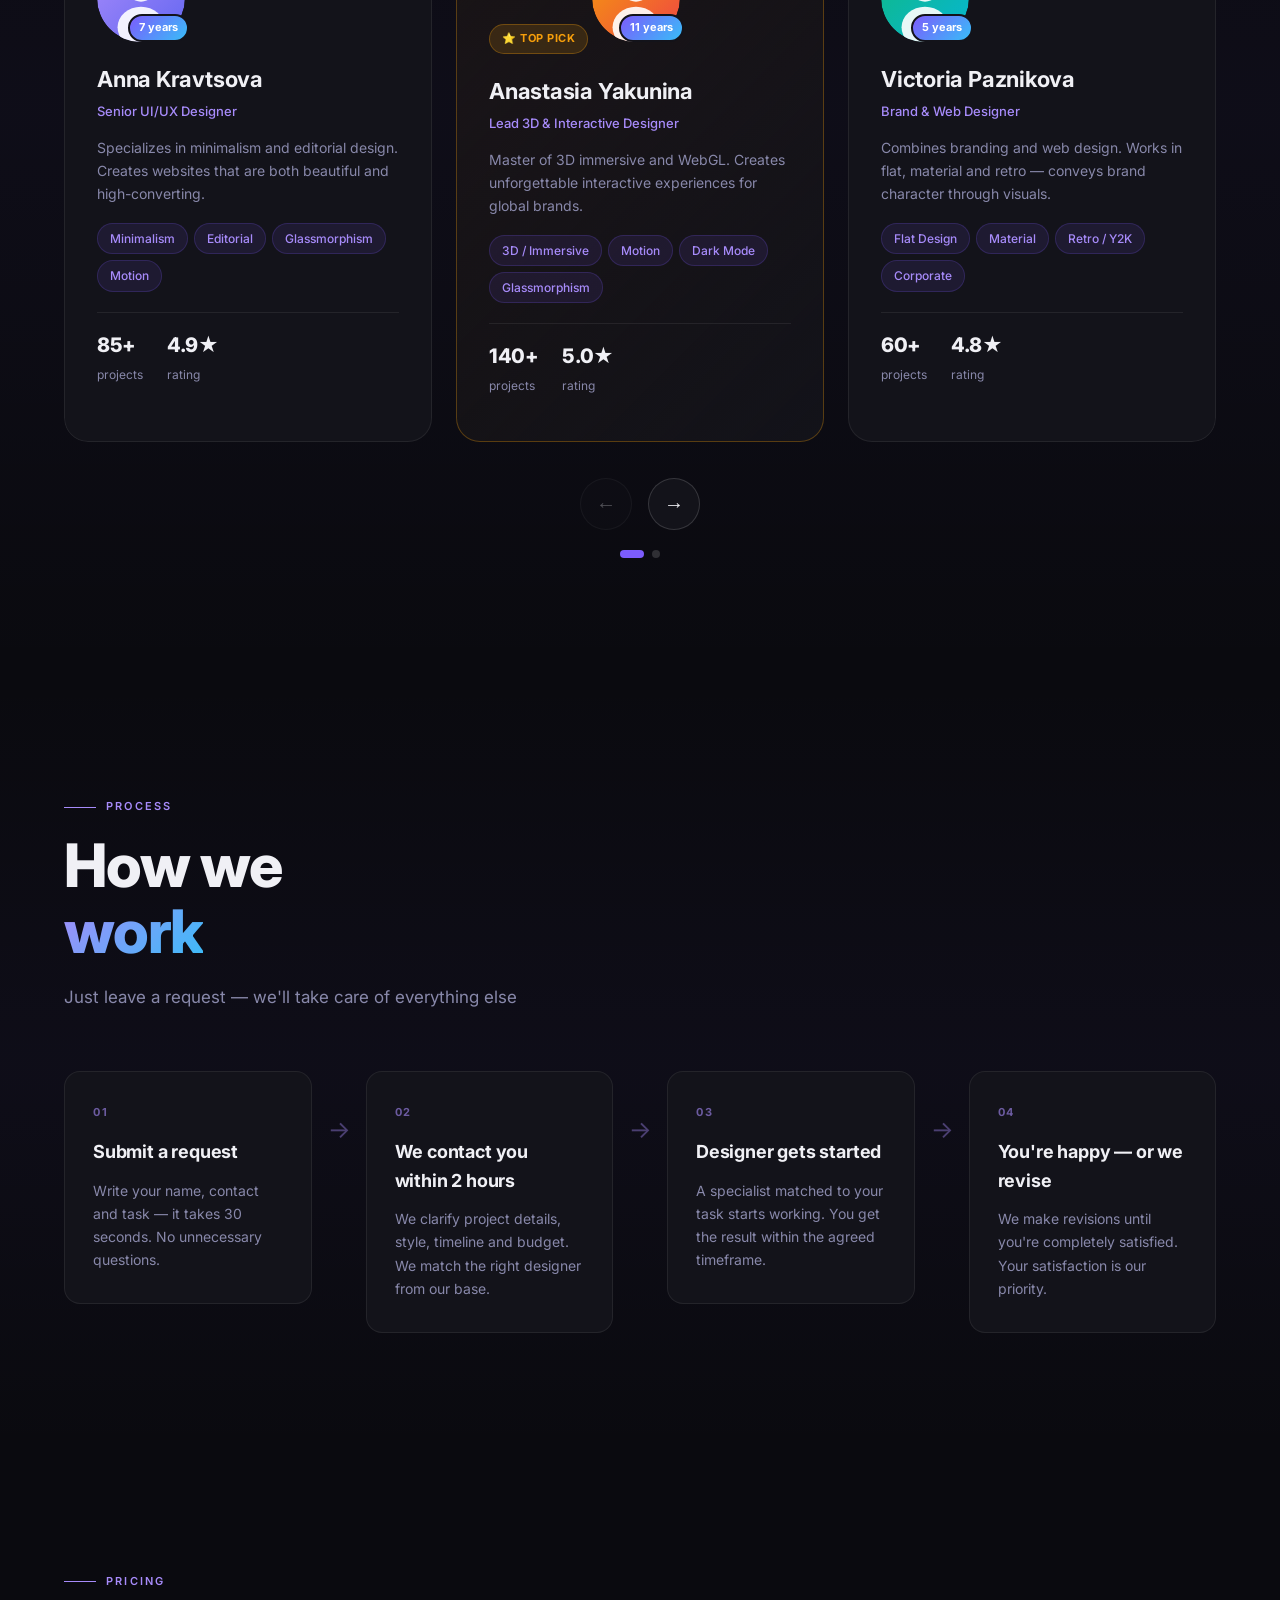
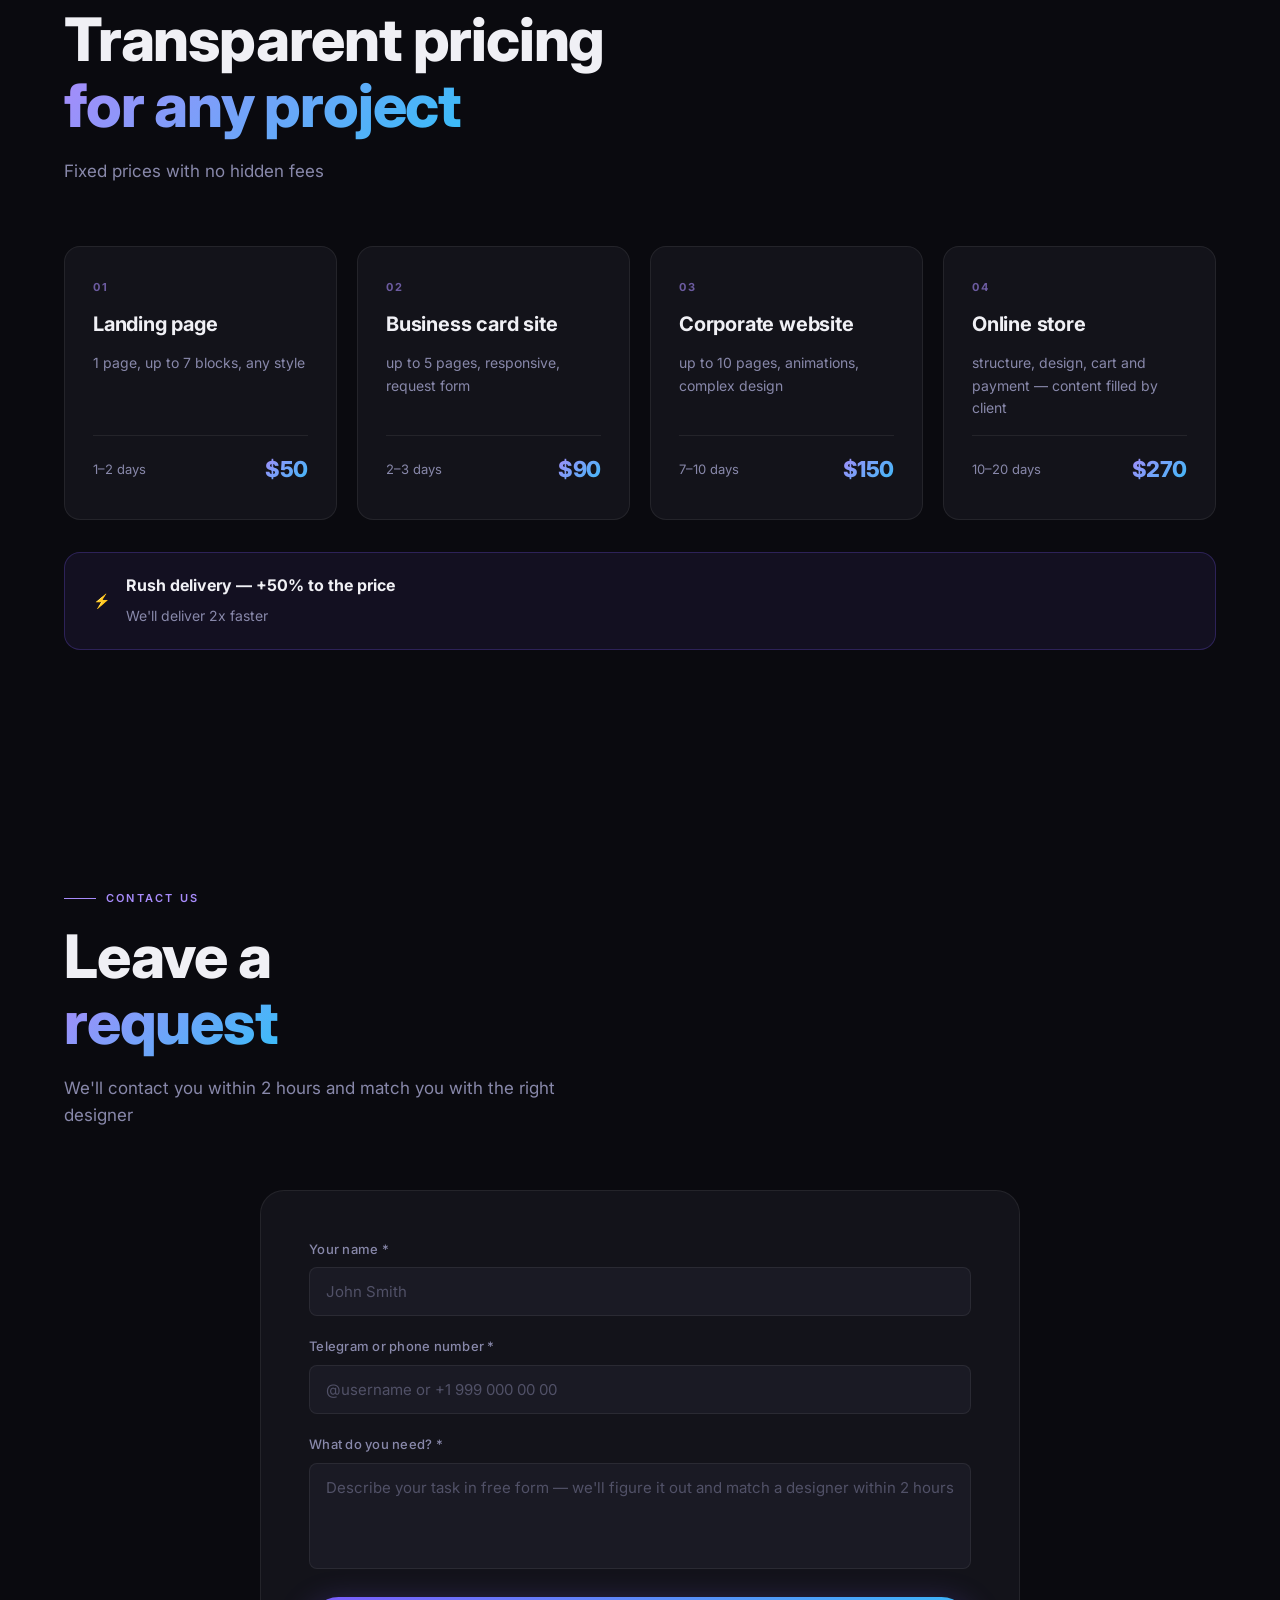
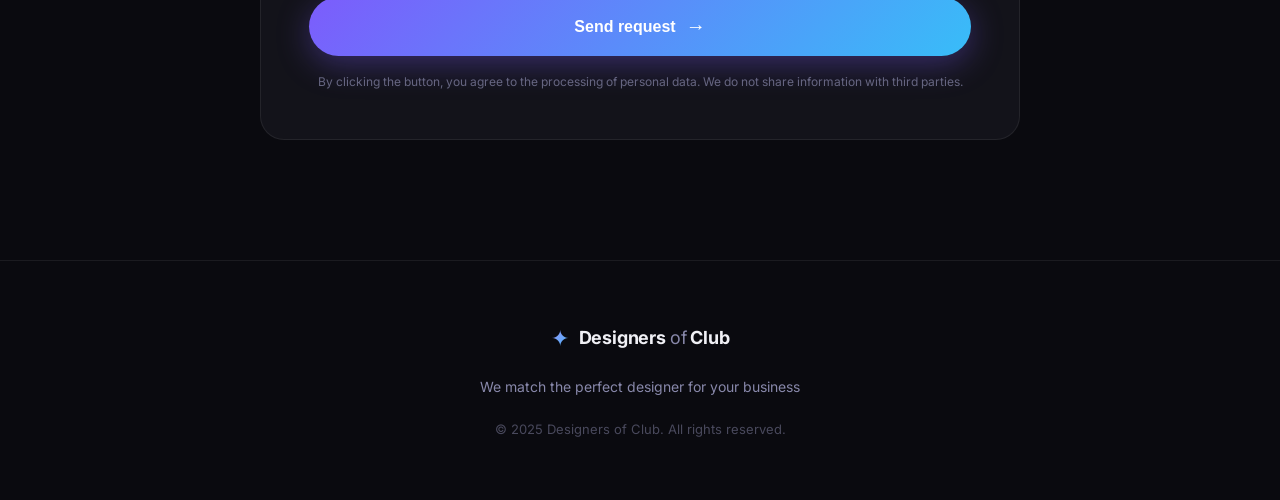
==== commit 2ffc278d: "Add files via upload" ====
--- a/index.html
+++ b/index.html
@@ -22,7 +22,6 @@
       <ul class="nav-links" id="navLinks">
         <li><a href="#styles" data-ru="Стили" data-en="Styles">Стили</a></li>
         <li><a href="#designers" data-ru="Дизайнеры" data-en="Designers">Дизайнеры</a></li>
-        <li><a href="#portfolio" data-ru="Наши работы" data-en="Our works">Наши работы</a></li>
         <li><a href="#how" data-ru="Процесс" data-en="Process">Процесс</a></li>
         <li><a href="#pricing" data-ru="Стоимость" data-en="Pricing">Стоимость</a></li>
         <li class="mobile-only"><a href="#request" data-ru="Оставить заявку" data-en="Leave a request">Оставить заявку</a></li>
@@ -438,100 +437,6 @@
     </div>
   </section>
 
-  <!-- PORTFOLIO -->
-  <section class="portfolio-section" id="portfolio">
-    <div class="container">
-      <div class="section-label" data-ru="Портфолио" data-en="Portfolio">Портфолио</div>
-      <h2 class="section-title"><span data-ru="Наши" data-en="Our">Наши</span><br/><span class="gradient-text" data-ru="работы" data-en="works">работы</span></h2>
-      <p class="section-sub" data-ru="Реальные проекты — от идеи до готового результата" data-en="Real projects — from idea to finished result">Реальные проекты — от идеи до готового результата</p>
-
-      <div class="portfolio-slider-wrap">
-        <button class="portfolio-arrow portfolio-arrow-prev" id="portfolioArrowPrev" aria-label="Предыдущий проект">&#8592;</button>
-
-        <div class="portfolio-slider" id="portfolioSlider">
-
-          <!-- ПРОЕКТ 1: Детские игры -->
-          <div class="portfolio-card">
-            <div class="portfolio-preview">
-              <div class="portfolio-slides">
-                <img src="portfolio-1.png" class="portfolio-slide active" alt="Главная страница" />
-                <img src="portfolio-2.png" class="portfolio-slide" alt="Каталог игр" />
-                <img src="portfolio-3.png" class="portfolio-slide" alt="Демо игры" />
-                <img src="portfolio-4.png" class="portfolio-slide" alt="Преимущества" />
-              </div>
-              <div class="portfolio-slide-dots">
-                <span class="psdot active"></span>
-                <span class="psdot"></span>
-                <span class="psdot"></span>
-                <span class="psdot"></span>
-              </div>
-            </div>
-            <div class="portfolio-info">
-              <div class="portfolio-tags">
-                <span class="ptag" data-ru="Веб-дизайн" data-en="Web design">Веб-дизайн</span>
-                <span class="ptag" data-ru="Разработка" data-en="Development">Разработка</span>
-                <span class="ptag" data-ru="Геймификация" data-en="Gamification">Геймификация</span>
-              </div>
-              <h3 class="portfolio-title" data-ru="Сайт персонализированных детских игр" data-en="Personalized children's games website">Сайт персонализированных детских игр</h3>
-              <p class="portfolio-desc" data-ru="Яркий сказочный сайт с тремя интерактивными мини-играми на Canvas. Ребёнок вводит имя — и становится героем игры. Акварельный стиль, анимированные облака и деревья, форма заказа через Telegram-бот." data-en="A bright fairy-tale website with three interactive mini-games on Canvas. The child enters their name and becomes the game hero. Watercolor style, animated clouds and trees, order form via Telegram bot.">Яркий сказочный сайт с тремя интерактивными мини-играми на Canvas. Ребёнок вводит имя — и становится героем игры. Акварельный стиль, анимированные облака и деревья, форма заказа через Telegram-бот.</p>
-              <ul class="portfolio-features">
-                <li data-ru="3 браузерных игры: космос, платформер, динозавр" data-en="3 browser games: space, platformer, dinosaur">3 браузерных игры: космос, платформер, динозавр</li>
-                <li data-ru="Персонализация — имя ребёнка в игре" data-en="Personalization — child's name in the game">Персонализация — имя ребёнка в игре</li>
-                <li data-ru="Приём заказов через Telegram" data-en="Order processing via Telegram">Приём заказов через Telegram</li>
-                <li data-ru="Анимированный сказочный фон" data-en="Animated fairy-tale background">Анимированный сказочный фон</li>
-              </ul>
-            </div>
-          </div>
-
-          <!-- ПРОЕКТ 2: Georgia Wild -->
-          <div class="portfolio-card">
-            <div class="portfolio-preview">
-              <div class="portfolio-slides portfolio-slides-2">
-                <img src="portfolio-5.jpg" class="portfolio-slide-2 active" alt="Georgia Wild — главная" />
-                <img src="portfolio-6.jpg" class="portfolio-slide-2" alt="Georgia Wild — туры" />
-                <img src="portfolio-7.jpg" class="portfolio-slide-2" alt="Georgia Wild — трансфер" />
-                <img src="portfolio-8.jpg" class="portfolio-slide-2" alt="Georgia Wild — галерея" />
-                <img src="portfolio-9.jpg" class="portfolio-slide-2" alt="Georgia Wild — отзывы" />
-              </div>
-              <div class="portfolio-slide-dots portfolio-slide-dots-2">
-                <span class="psdot2 active"></span>
-                <span class="psdot2"></span>
-                <span class="psdot2"></span>
-                <span class="psdot2"></span>
-                <span class="psdot2"></span>
-              </div>
-            </div>
-            <div class="portfolio-info">
-              <div class="portfolio-tags">
-                <span class="ptag" data-ru="Веб-дизайн" data-en="Web design">Веб-дизайн</span>
-                <span class="ptag" data-ru="Туризм" data-en="Tourism">Туризм</span>
-                <span class="ptag" data-ru="Разработка" data-en="Development">Разработка</span>
-              </div>
-              <h3 class="portfolio-title" data-ru="Сайт туристического агентства Georgia Wild" data-en="Georgia Wild — tourism agency website">Сайт туристического агентства Georgia Wild</h3>
-              <p class="portfolio-desc" data-ru="Элегантный сайт для туристического агентства по Грузии. Тёмная шапка с горными пейзажами, каталог туров с ценами, раздел трансфера, галерея и форма бронирования. Заявки приходят в WhatsApp и Telegram." data-en="An elegant website for a Georgia tourism agency. Dark hero with mountain landscapes, tour catalogue with prices, transfer section, gallery and booking form. Requests arrive via WhatsApp and Telegram.">Элегантный сайт для туристического агентства по Грузии. Тёмная шапка с горными пейзажами, каталог туров с ценами, раздел трансфера, галерея и форма бронирования. Заявки приходят в WhatsApp и Telegram.</p>
-              <ul class="portfolio-features">
-                <li data-ru="6 туров с описанием, ценами и кнопкой бронирования" data-en="6 tours with descriptions, prices and booking button">6 туров с описанием, ценами и кнопкой бронирования</li>
-                <li data-ru="Раздел трансфера с маршрутами и расстояниями" data-en="Transfer section with routes and distances">Раздел трансфера с маршрутами и расстояниями</li>
-                <li data-ru="Галерея пейзажей Грузии" data-en="Gallery of Georgian landscapes">Галерея пейзажей Грузии</li>
-                <li data-ru="Форма заявки с отправкой в Telegram" data-en="Request form with Telegram delivery">Форма заявки с отправкой в Telegram</li>
-              </ul>
-            </div>
-          </div>
-
-        </div>
-
-        <button class="portfolio-arrow portfolio-arrow-next" id="portfolioArrowNext" aria-label="Следующий проект">&#8594;</button>
-      </div>
-
-      <div class="portfolio-project-dots" id="portfolioProjectDots">
-        <span class="pp-dot active"></span>
-        <span class="pp-dot"></span>
-      </div>
-
-      <p class="portfolio-note"><span data-ru="Хотите стать нашим следующим кейсом?" data-en="Want to be our next case study?">Хотите стать нашим следующим кейсом?</span> <a href="#request" class="portfolio-link" data-ru="Оставьте заявку →" data-en="Leave a request →">Оставьте заявку →</a></p>
-    </div>
-  </section>
-
   <!-- HOW WE WORK -->
   <section class="how-section" id="how">
     <div class="container">
@@ -572,7 +477,7 @@
     <div class="container">
       <div class="section-label" data-ru="Стоимость" data-en="Pricing">Стоимость</div>
       <h2 class="section-title"><span data-ru="Прозрачные цены" data-en="Transparent pricing">Прозрачные цены</span><br/><span class="gradient-text" data-ru="для любого проекта" data-en="for any project">для любого проекта</span></h2>
-      <p class="section-sub" data-ru="Цена зависит от сложности, типа сайта и сроков выполнения" data-en="Price depends on complexity, site type and delivery time">Цена зависит от сложности, типа сайта и сроков выполнения</p>
+      <p class="section-sub" data-ru="Фиксированные цены без скрытых платежей" data-en="Fixed prices with no hidden fees">Фиксированные цены без скрытых платежей</p>
 
       <div class="pricing-grid">
 
@@ -582,7 +487,7 @@
           <p data-ru="1 страница, до 7 блоков, любой стиль" data-en="1 page, up to 7 blocks, any style">1 страница, до 7 блоков, любой стиль</p>
           <div class="pricing-meta">
             <span class="pricing-time" data-ru="1–2 дня" data-en="1–2 days">1–2 дня</span>
-            <span class="pricing-price">от $200</span>
+            <span class="pricing-price">$50</span>
           </div>
         </div>
 
@@ -592,7 +497,7 @@
           <p data-ru="до 5 страниц, адаптив, форма заявки" data-en="up to 5 pages, responsive, request form">до 5 страниц, адаптив, форма заявки</p>
           <div class="pricing-meta">
             <span class="pricing-time" data-ru="2–3 дня" data-en="2–3 days">2–3 дня</span>
-            <span class="pricing-price">от $400</span>
+            <span class="pricing-price">$90</span>
           </div>
         </div>
 
@@ -602,7 +507,7 @@
           <p data-ru="до 10 страниц, анимации, сложный дизайн" data-en="up to 10 pages, animations, complex design">до 10 страниц, анимации, сложный дизайн</p>
           <div class="pricing-meta">
             <span class="pricing-time" data-ru="7–10 дней" data-en="7–10 days">7–10 дней</span>
-            <span class="pricing-price">от $800</span>
+            <span class="pricing-price">$150</span>
           </div>
         </div>
 
@@ -612,7 +517,7 @@
           <p data-ru="структура, дизайн, корзина и оплата — наполнение на стороне клиента" data-en="structure, design, cart and payment — content filled by client">структура, дизайн, корзина и оплата — наполнение на стороне клиента</p>
           <div class="pricing-meta">
             <span class="pricing-time" data-ru="10–20 дней" data-en="10–20 days">10–20 дней</span>
-            <span class="pricing-price">от $1200</span>
+            <span class="pricing-price">$270</span>
           </div>
         </div>
 
--- a/style.css
+++ b/style.css
@@ -860,258 +860,6 @@
   margin-bottom: 12px;
 }
 .form-success p { color: var(--muted); line-height: 1.7; }
-
-/* ===== PORTFOLIO ===== */
-.portfolio-section {
-  padding: 120px 0;
-}
-
-/* ===== PORTFOLIO SLIDER (проекты) ===== */
-.portfolio-slider-wrap {
-  margin-top: 64px;
-  position: relative;
-  display: flex;
-  align-items: center;
-  gap: 16px;
-  max-width: 900px;
-  margin-left: auto;
-  margin-right: auto;
-}
-
-.portfolio-slider {
-  flex: 1;
-  overflow: hidden;
-  border-radius: 24px;
-}
-
-.portfolio-slider-inner {
-  display: flex;
-  transition: transform 0.45s cubic-bezier(0.4, 0, 0.2, 1);
-}
-
-.portfolio-arrow {
-  flex-shrink: 0;
-  width: 44px;
-  height: 44px;
-  border-radius: 50%;
-  border: 1px solid var(--border-h);
-  background: var(--bg-card);
-  color: #fff;
-  font-size: 20px;
-  cursor: pointer;
-  display: flex;
-  align-items: center;
-  justify-content: center;
-  transition: background 0.2s, border-color 0.2s, opacity 0.2s;
-  z-index: 2;
-}
-
-.portfolio-arrow:hover {
-  background: rgba(124,92,252,0.15);
-  border-color: var(--accent2);
-}
-
-.portfolio-arrow:disabled {
-  opacity: 0.25;
-  cursor: default;
-}
-
-.portfolio-project-dots {
-  display: flex;
-  justify-content: center;
-  gap: 8px;
-  margin-top: 24px;
-}
-
-.pp-dot {
-  width: 8px;
-  height: 8px;
-  border-radius: 50%;
-  background: rgba(255,255,255,0.25);
-  cursor: pointer;
-  transition: background 0.3s, transform 0.3s;
-}
-
-.pp-dot.active {
-  background: var(--accent2);
-  transform: scale(1.3);
-}
-
-.portfolio-card {
-  background: var(--bg-card);
-  border: 1px solid var(--border);
-  border-radius: 24px;
-  overflow: hidden;
-  display: flex;
-  flex-direction: column;
-  width: 100%;
-  flex-shrink: 0;
-  transition: border-color 0.3s, box-shadow 0.3s;
-}
-
-.portfolio-card:hover {
-  border-color: var(--border-h);
-  box-shadow: var(--shadow-glow);
-}
-
-.portfolio-preview {
-  position: relative;
-  overflow: hidden;
-  height: 380px;
-  background: #111;
-}
-
-.portfolio-slides {
-  width: 100%;
-  height: 100%;
-  position: relative;
-}
-
-.portfolio-slide,
-.portfolio-slide-2 {
-  position: absolute;
-  inset: 0;
-  width: 100%;
-  height: 100%;
-  object-fit: cover;
-  object-position: top center;
-  opacity: 0;
-  transition: opacity 0.5s ease;
-}
-
-.portfolio-slide.active,
-.portfolio-slide-2.active {
-  opacity: 1;
-}
-
-.portfolio-slide-dots {
-  position: absolute;
-  bottom: 12px;
-  left: 50%;
-  transform: translateX(-50%);
-  display: flex;
-  gap: 6px;
-  z-index: 2;
-}
-
-.psdot,
-.psdot2 {
-  width: 7px;
-  height: 7px;
-  border-radius: 50%;
-  background: rgba(255,255,255,0.4);
-  cursor: pointer;
-  transition: background 0.3s;
-}
-
-.psdot.active,
-.psdot2.active {
-  background: #fff;
-}
-
-.portfolio-info {
-  padding: 40px;
-  display: flex;
-  flex-direction: column;
-  gap: 16px;
-}
-
-.portfolio-tags {
-  display: flex;
-  flex-wrap: wrap;
-  gap: 8px;
-}
-
-.ptag {
-  font-size: 11px;
-  font-weight: 600;
-  text-transform: uppercase;
-  letter-spacing: 0.08em;
-  color: var(--accent2);
-  background: rgba(124,92,252,0.12);
-  border: 1px solid rgba(124,92,252,0.25);
-  padding: 4px 12px;
-  border-radius: 20px;
-}
-
-.portfolio-title {
-  font-size: 22px;
-  font-weight: 800;
-  line-height: 1.3;
-}
-
-.portfolio-desc {
-  font-size: 15px;
-  color: var(--muted);
-  line-height: 1.65;
-}
-
-.portfolio-features {
-  list-style: none;
-  display: flex;
-  flex-direction: column;
-  gap: 8px;
-  margin-top: 4px;
-}
-
-.portfolio-features li {
-  font-size: 14px;
-  color: var(--text);
-  padding-left: 20px;
-  position: relative;
-}
-
-.portfolio-features li::before {
-  content: '✓';
-  position: absolute;
-  left: 0;
-  color: var(--accent2);
-  font-weight: 700;
-}
-
-.portfolio-note {
-  text-align: center;
-  margin-top: 48px;
-  color: var(--muted);
-  font-size: 15px;
-}
-
-.portfolio-link {
-  color: var(--accent2);
-  text-decoration: none;
-  font-weight: 600;
-  transition: color 0.2s;
-}
-
-.portfolio-link:hover {
-  color: var(--accent);
-}
-
-@media (max-width: 768px) {
-  .portfolio-slider-wrap {
-    gap: 8px;
-    margin-top: 40px;
-  }
-  .portfolio-arrow {
-    width: 36px;
-    height: 36px;
-    font-size: 16px;
-  }
-}
-
-@media (max-width: 640px) {
-  .portfolio-preview {
-    height: 220px;
-  }
-  .portfolio-info {
-    padding: 24px;
-  }
-  .portfolio-arrow {
-    width: 32px;
-    height: 32px;
-    font-size: 14px;
-  }
-}
 
 /* ===== HOW WE WORK ===== */
 .how-section {
@@ -1397,15 +1145,6 @@
   .stat-divider { display: none; }
   .hero-cta { flex-direction: column; align-items: flex-start; }
 
-  /* Portfolio — мобилка */
-  .portfolio-desc {
-    display: none;
-  }
-
-  .portfolio-info {
-    padding: 20px;
-  }
-
   /* Pricing — компактный список */
   .pricing-grid {
     grid-template-columns: 1fr;
